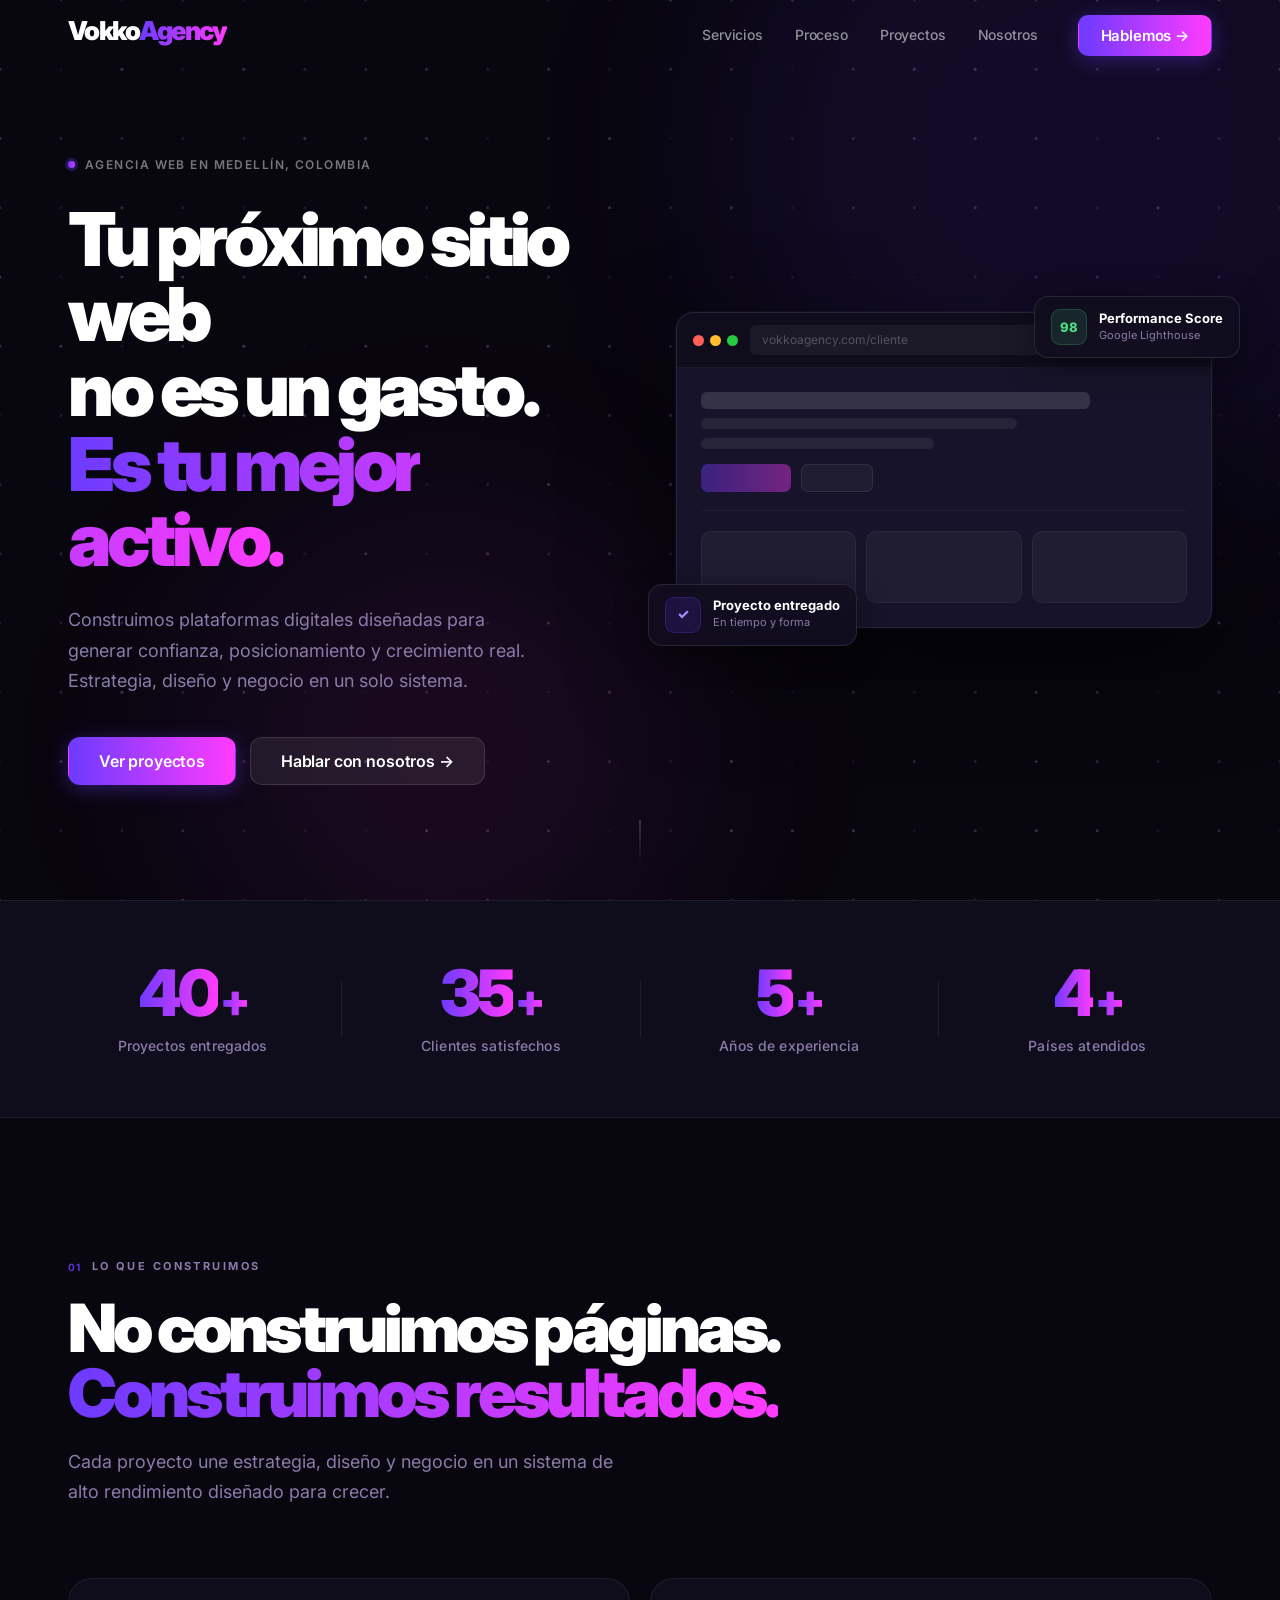
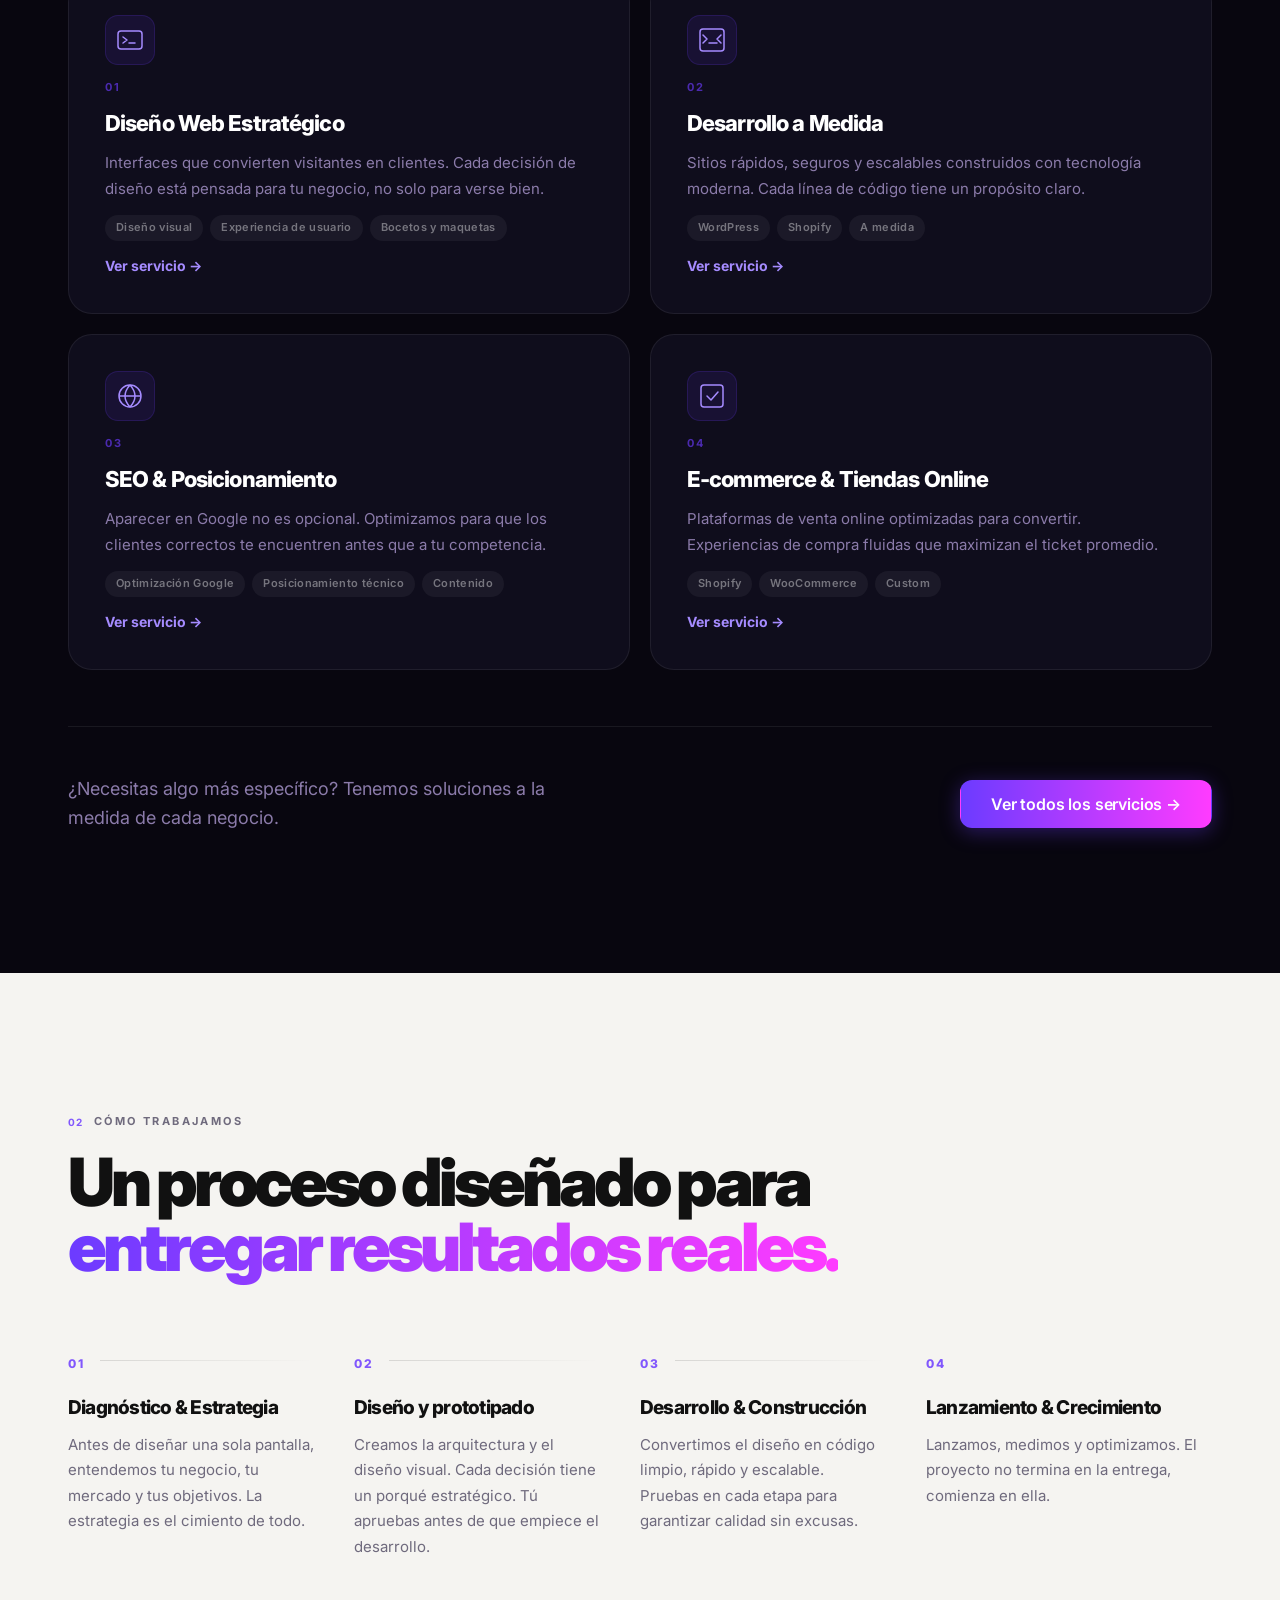
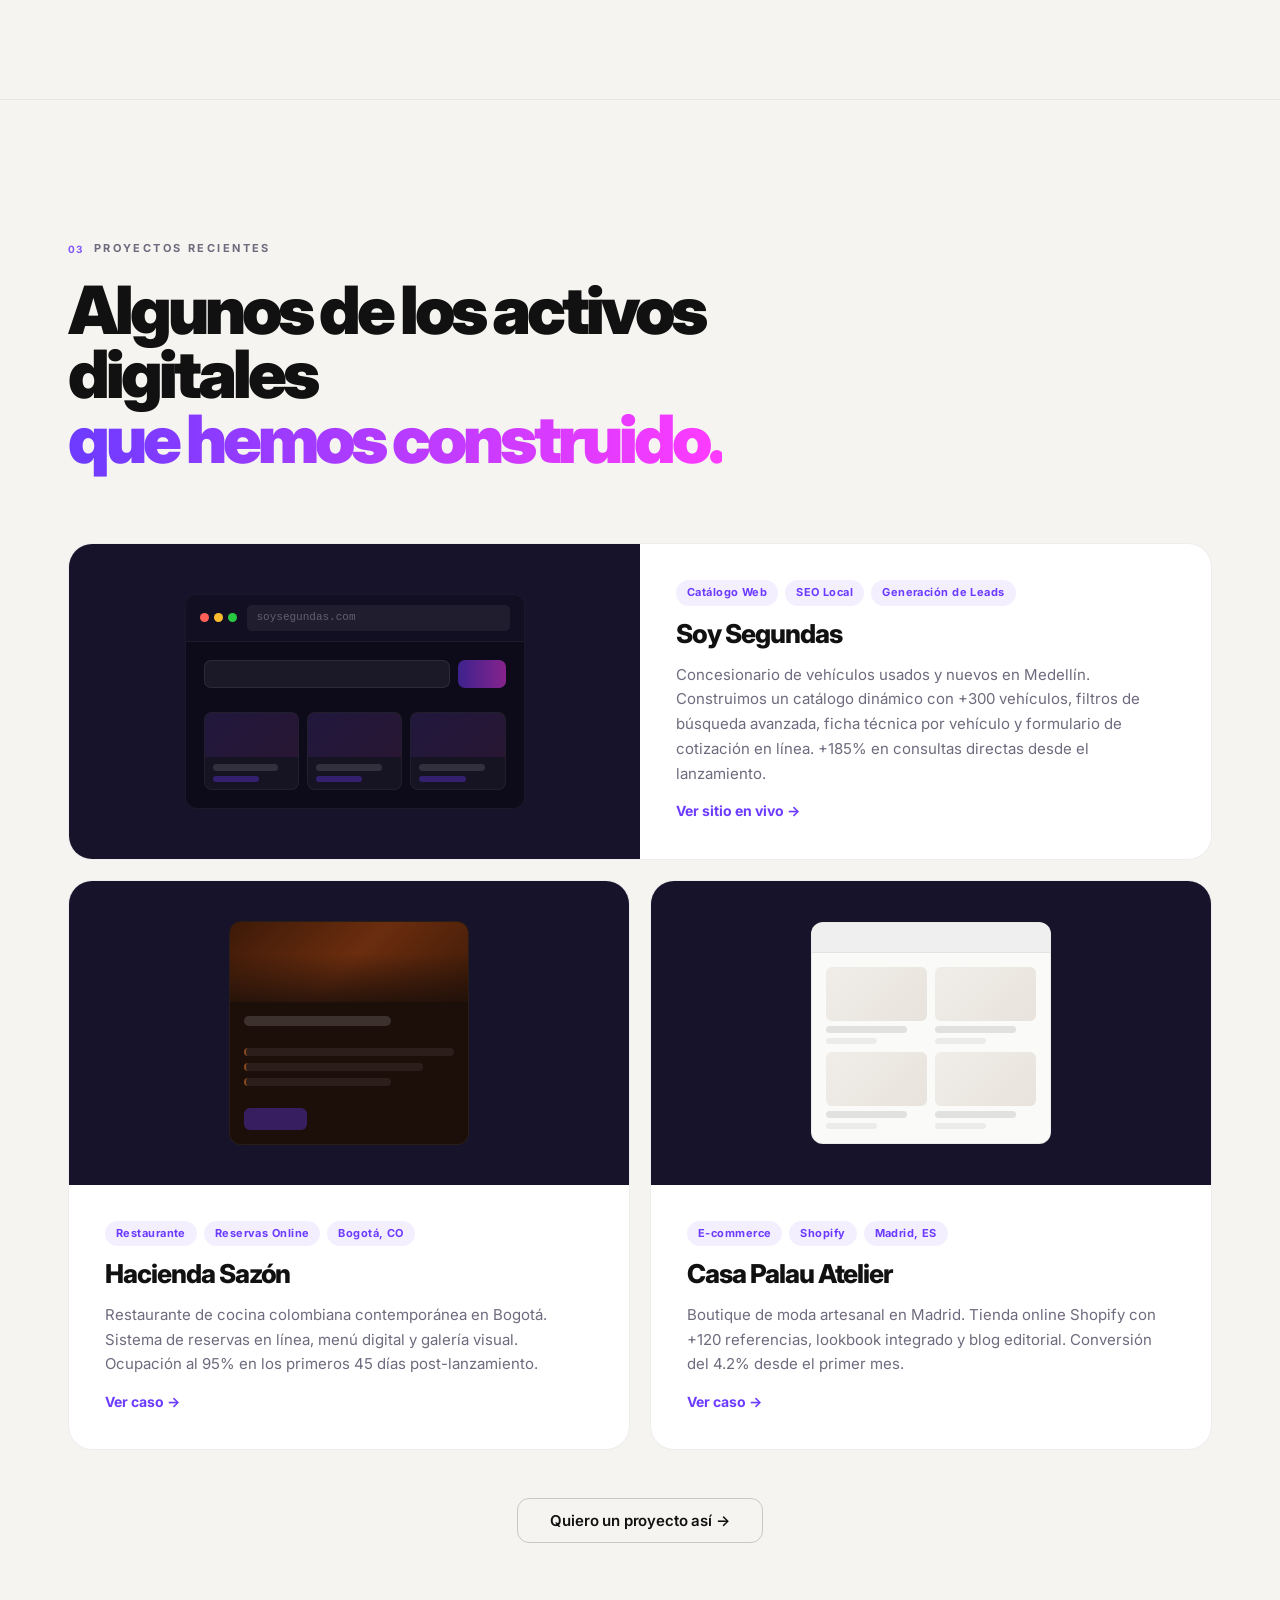
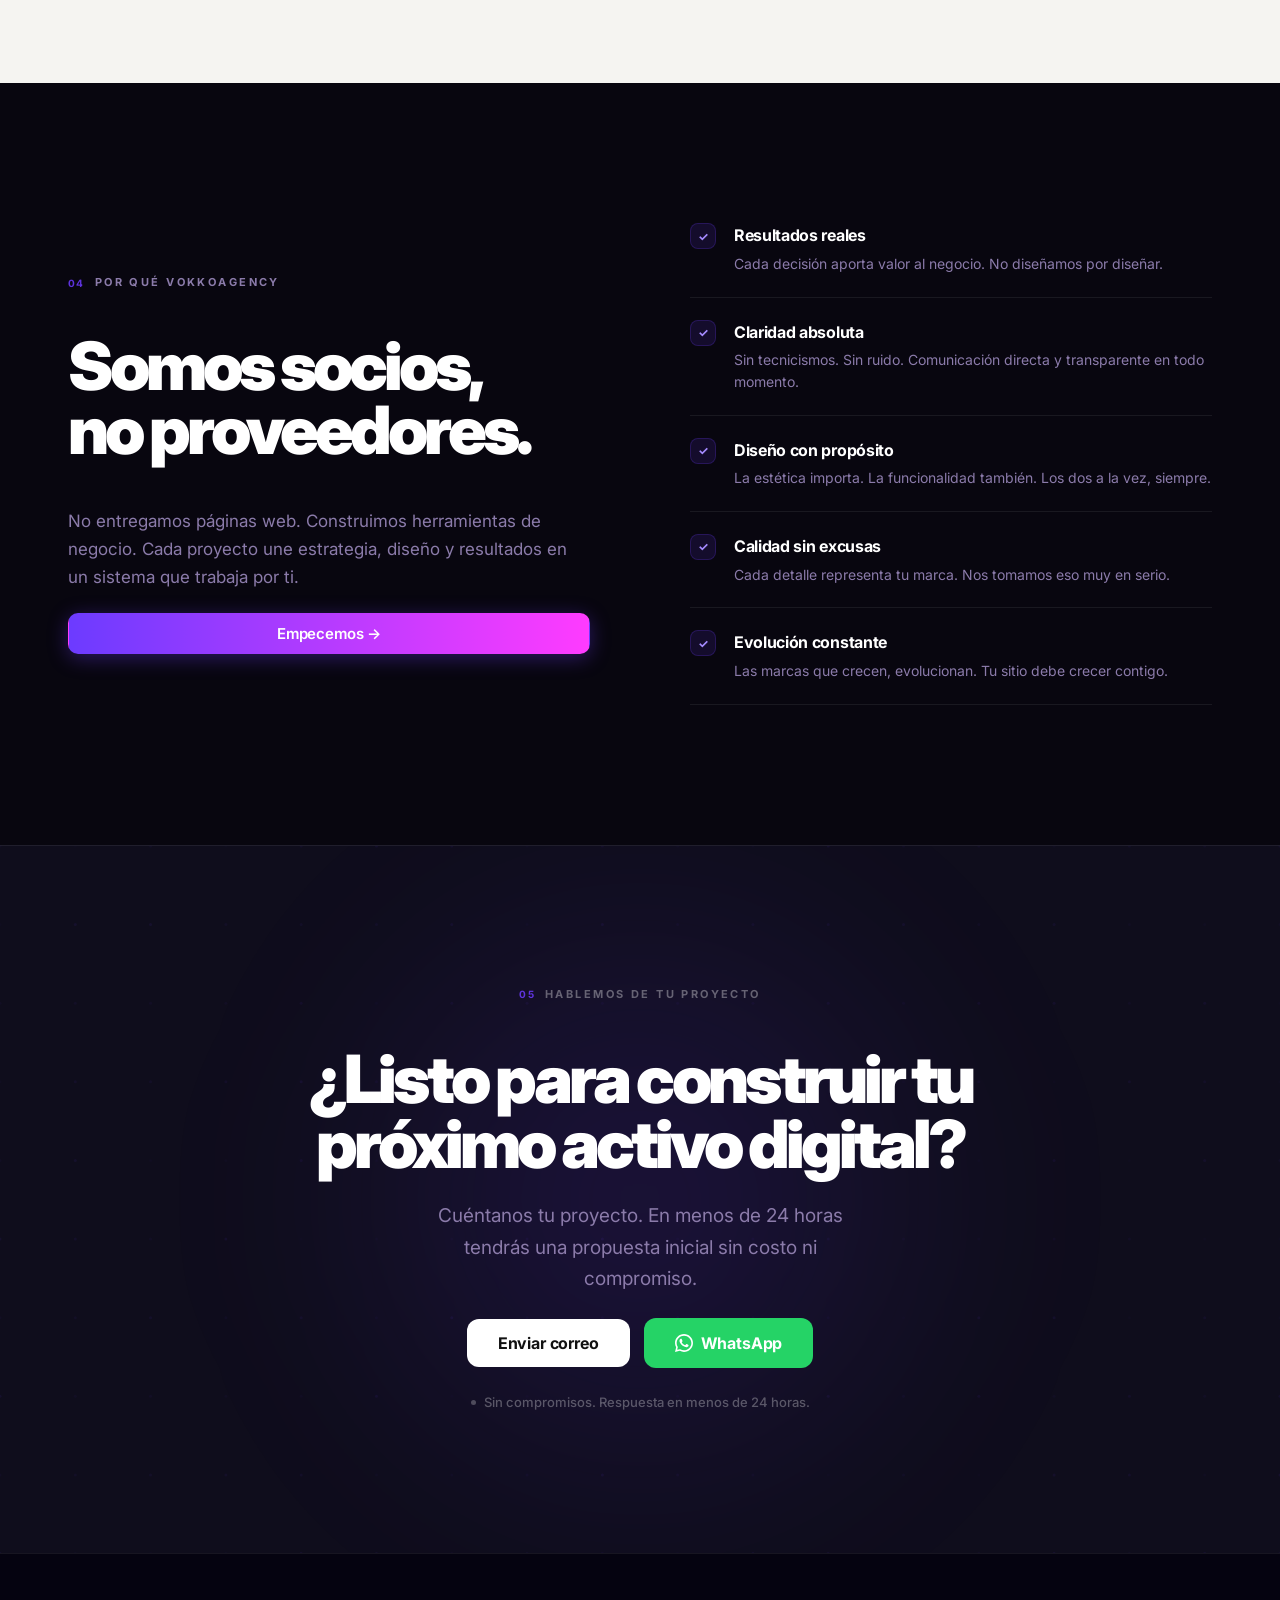
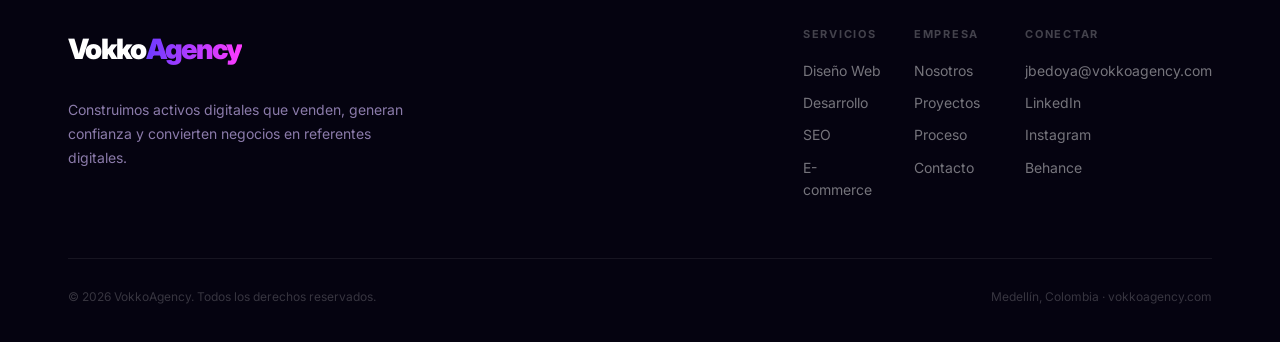
==== index.html @ a023297c "Quita guiones largos y tecnicismos en index y servicios - Reemplaza todos los guiones em dash (—) co" ====
<!DOCTYPE html>
<html lang="es">
<head>
  <meta charset="UTF-8" />
  <meta name="viewport" content="width=device-width, initial-scale=1.0" />

  <!-- SEO Primary -->
  <title>VokkoAgency | Diseño y Desarrollo Web en Medellín, Colombia</title>
  <meta name="description" content="VokkoAgency: Diseñamos y construimos sitios web que venden, generan confianza y convierten negocios en referentes digitales. Agencia web líder en Medellín, Colombia y Latinoamérica." />
  <meta name="keywords" content="agencia web medellín, diseño web colombia, desarrollo web profesional, sitios web que convierten, agencia digital colombia, SEO medellín, e-commerce colombia" />
  <meta name="author" content="VokkoAgency" />
  <meta name="robots" content="index, follow" />
  <link rel="canonical" href="https://vokkoagency.com/" />

  <!-- Open Graph -->
  <meta property="og:type" content="website" />
  <meta property="og:url" content="https://vokkoagency.com/" />
  <meta property="og:title" content="VokkoAgency | Diseño y Desarrollo Web en Colombia" />
  <meta property="og:description" content="Construimos plataformas digitales que generan confianza, posicionamiento y crecimiento. Estrategia, diseño y negocio en un solo sistema." />
  <meta property="og:image" content="https://vokkoagency.com/assets/og-image.jpg" />
  <meta property="og:locale" content="es_CO" />
  <meta property="og:site_name" content="VokkoAgency" />

  <!-- Twitter Card -->
  <meta name="twitter:card" content="summary_large_image" />
  <meta name="twitter:title" content="VokkoAgency | Diseño y Desarrollo Web" />
  <meta name="twitter:description" content="Construimos plataformas digitales que generan confianza, posicionamiento y crecimiento." />
  <meta name="twitter:image" content="https://vokkoagency.com/assets/og-image.jpg" />

  <!-- Fonts -->
  <link rel="preconnect" href="https://fonts.googleapis.com" />
  <link rel="preconnect" href="https://fonts.gstatic.com" crossorigin />
  <link href="https://fonts.googleapis.com/css2?family=Inter:wght@300;400;500;600;700;900&display=swap" rel="stylesheet" />

  <!-- Schema.org Structured Data -->
  <script type="application/ld+json">
  {
    "@context": "https://schema.org",
    "@type": "ProfessionalService",
    "name": "VokkoAgency",
    "description": "Agencia de diseño y desarrollo web en Medellín, Colombia. Construimos sitios web que venden, generan confianza y convierten negocios en referentes digitales.",
    "url": "https://vokkoagency.com",
    "email": "jbedoya@vokkoagency.com",
    "areaServed": ["Colombia", "Latinoamérica"],
    "address": {
      "@type": "PostalAddress",
      "addressLocality": "Medellín",
      "addressRegion": "Antioquia",
      "addressCountry": "CO"
    },
    "knowsAbout": ["Diseño Web", "Desarrollo Web", "SEO", "UX/UI", "E-commerce"],
    "serviceType": ["Web Design", "Web Development", "SEO", "E-commerce", "UX/UI Design"],
    "sameAs": [
      "https://www.instagram.com/vokkoagency",
      "https://www.linkedin.com/company/vokkoagency"
    ]
  }
  </script>

  <link rel="stylesheet" href="css/style.css" />
</head>
<body>

  <!-- ====================================================
       NAVIGATION
  ===================================================== -->
  <header class="nav" id="nav" role="banner">
    <div class="nav-inner">
      <a href="/" class="nav-logo" aria-label="VokkoAgency — Inicio">
        <span class="logo-vokko">Vokko</span><span class="logo-agency">Agency</span>
      </a>

      <nav class="nav-links" aria-label="Navegación principal">
        <a href="servicios.html">Servicios</a>
        <a href="#proceso">Proceso</a>
        <a href="#proyectos">Proyectos</a>
        <a href="#nosotros">Nosotros</a>
      </nav>

      <div class="nav-actions">
        <a href="contacto.html" class="btn btn-primary">Hablemos →</a>
      </div>

      <button class="nav-hamburger" id="hamburger" aria-label="Abrir menú" aria-expanded="false">
        <span></span>
        <span></span>
        <span></span>
      </button>
    </div>

    <div class="nav-mobile" id="mobileMenu" role="navigation" aria-label="Menú móvil">
      <a href="servicios.html">Servicios</a>
      <a href="#proceso">Proceso</a>
      <a href="#proyectos">Proyectos</a>
      <a href="#nosotros">Nosotros</a>
      <a href="contacto.html" class="btn btn-primary mobile-cta">Hablemos →</a>
    </div>
  </header>

  <!-- ====================================================
       HERO
  ===================================================== -->
  <main>
    <section class="hero" id="inicio" aria-labelledby="hero-heading">
      <div class="hero-bg">
        <div class="hero-dots" id="heroDots" aria-hidden="true"></div>
        <div class="hero-glow hero-glow-1" aria-hidden="true"></div>
        <div class="hero-glow hero-glow-2" aria-hidden="true"></div>
      </div>

      <div class="container">
        <div class="hero-content">
          <div class="hero-eyebrow reveal">
            <span class="dot-pulse" aria-hidden="true"></span>
            Agencia Web en Medellín, Colombia
          </div>

          <h1 class="hero-title reveal" id="hero-heading">
            Tu próximo sitio web<br>
            no es un gasto.<br>
            <span class="text-gradient">Es tu mejor activo.</span>
          </h1>

          <p class="hero-description reveal">
            Construimos plataformas digitales diseñadas para generar confianza, posicionamiento y crecimiento real. Estrategia, diseño y negocio en un solo sistema.
          </p>

          <div class="hero-ctas reveal">
            <a href="#proyectos" class="btn btn-primary btn-lg">Ver proyectos</a>
            <a href="#contacto" class="btn btn-ghost btn-lg">Hablar con nosotros →</a>
          </div>
        </div>

        <div class="hero-visual reveal" aria-hidden="true">
          <div class="browser-mockup">
            <div class="browser-bar">
              <div class="browser-dots">
                <span></span><span></span><span></span>
              </div>
              <div class="browser-url">vokkoagency.com/cliente</div>
            </div>
            <div class="browser-content">
              <div class="mock-hero-block">
                <div class="mock-line mock-line-title"></div>
                <div class="mock-line mock-line-sub"></div>
                <div class="mock-line mock-line-sub short"></div>
                <div class="mock-cta-row">
                  <div class="mock-btn mock-btn-primary"></div>
                  <div class="mock-btn mock-btn-ghost"></div>
                </div>
              </div>
              <div class="mock-cards">
                <div class="mock-card"></div>
                <div class="mock-card"></div>
                <div class="mock-card"></div>
              </div>
            </div>
          </div>

          <div class="float-badge float-badge-1">
            <span class="badge-icon badge-icon-check">✓</span>
            <div>
              <div class="badge-label">Proyecto entregado</div>
              <div class="badge-sub">En tiempo y forma</div>
            </div>
          </div>

          <div class="float-badge float-badge-2">
            <span class="badge-icon badge-icon-score">98</span>
            <div>
              <div class="badge-label">Performance Score</div>
              <div class="badge-sub">Google Lighthouse</div>
            </div>
          </div>
        </div>
      </div>

      <div class="hero-scroll-hint" aria-hidden="true">
        <div class="scroll-line"></div>
      </div>
    </section>

    <!-- ====================================================
         STATS BAR
    ===================================================== -->
    <section class="stats-bar" aria-label="Cifras clave">
      <div class="container">
        <div class="stats-grid">

          <div class="stat-item reveal">
            <div class="stat-value">
              <span class="stat-number" data-target="40">0</span><span class="stat-suffix">+</span>
            </div>
            <div class="stat-label">Proyectos entregados</div>
          </div>

          <div class="stat-divider" aria-hidden="true"></div>

          <div class="stat-item reveal">
            <div class="stat-value">
              <span class="stat-number" data-target="35">0</span><span class="stat-suffix">+</span>
            </div>
            <div class="stat-label">Clientes satisfechos</div>
          </div>

          <div class="stat-divider" aria-hidden="true"></div>

          <div class="stat-item reveal">
            <div class="stat-value">
              <span class="stat-number" data-target="5">0</span><span class="stat-suffix">+</span>
            </div>
            <div class="stat-label">Años de experiencia</div>
          </div>

          <div class="stat-divider" aria-hidden="true"></div>

          <div class="stat-item reveal">
            <div class="stat-value">
              <span class="stat-number" data-target="4">0</span><span class="stat-suffix">+</span>
            </div>
            <div class="stat-label">Países atendidos</div>
          </div>

        </div>
      </div>
    </section>

    <!-- ====================================================
         SERVICES
    ===================================================== -->
    <section class="services" id="servicios" aria-labelledby="services-heading">
      <div class="container">
        <div class="section-header reveal">
          <div class="section-eyebrow">
            <span class="eyebrow-number" aria-hidden="true">01</span>
            Lo que construimos
          </div>
          <h2 class="section-title" id="services-heading">
            No construimos páginas.<br>
            <span class="text-gradient">Construimos resultados.</span>
          </h2>
          <p class="section-description">
            Cada proyecto une estrategia, diseño y negocio en un sistema de alto rendimiento diseñado para crecer.
          </p>
        </div>

        <div class="services-grid" role="list">

          <article class="service-card reveal" role="listitem" data-delay="0">
            <div class="service-icon" aria-hidden="true">
              <svg width="28" height="28" viewBox="0 0 28 28" fill="none" xmlns="http://www.w3.org/2000/svg">
                <rect x="2" y="5" width="24" height="18" rx="3" stroke="currentColor" stroke-width="1.5"/>
                <path d="M7 11L11 14L7 17M13 17H19" stroke="currentColor" stroke-width="1.5" stroke-linecap="round" stroke-linejoin="round"/>
              </svg>
            </div>
            <span class="service-number" aria-hidden="true">01</span>
            <h3 class="service-title">Diseño Web Estratégico</h3>
            <p class="service-description">Interfaces que convierten visitantes en clientes. Cada decisión de diseño está pensada para tu negocio, no solo para verse bien.</p>
            <div class="service-tags" aria-label="Especialidades">
              <span>Diseño visual</span>
              <span>Experiencia de usuario</span>
              <span>Bocetos y maquetas</span>
            </div>
            <a href="servicios.html" class="service-link">Ver servicio →</a>
          </article>

          <article class="service-card reveal" role="listitem" data-delay="1">
            <div class="service-icon" aria-hidden="true">
              <svg width="28" height="28" viewBox="0 0 28 28" fill="none" xmlns="http://www.w3.org/2000/svg">
                <path d="M5 9L9 13L5 17M11 17H19M23 9L19 13L23 17" stroke="currentColor" stroke-width="1.5" stroke-linecap="round" stroke-linejoin="round"/>
                <rect x="2" y="3" width="24" height="22" rx="3" stroke="currentColor" stroke-width="1.5"/>
              </svg>
            </div>
            <span class="service-number" aria-hidden="true">02</span>
            <h3 class="service-title">Desarrollo a Medida</h3>
            <p class="service-description">Sitios rápidos, seguros y escalables construidos con tecnología moderna. Cada línea de código tiene un propósito claro.</p>
            <div class="service-tags" aria-label="Plataformas">
              <span>WordPress</span>
              <span>Shopify</span>
              <span>A medida</span>
            </div>
            <a href="servicios.html" class="service-link">Ver servicio →</a>
          </article>

          <article class="service-card reveal" role="listitem" data-delay="2">
            <div class="service-icon" aria-hidden="true">
              <svg width="28" height="28" viewBox="0 0 28 28" fill="none" xmlns="http://www.w3.org/2000/svg">
                <circle cx="14" cy="14" r="11" stroke="currentColor" stroke-width="1.5"/>
                <path d="M14 3C14 3 9 8.5 9 14C9 19.5 14 25 14 25" stroke="currentColor" stroke-width="1.5"/>
                <path d="M14 3C14 3 19 8.5 19 14C19 19.5 14 25 14 25" stroke="currentColor" stroke-width="1.5"/>
                <path d="M3 14H25" stroke="currentColor" stroke-width="1.5"/>
              </svg>
            </div>
            <span class="service-number" aria-hidden="true">03</span>
            <h3 class="service-title">SEO & Posicionamiento</h3>
            <p class="service-description">Aparecer en Google no es opcional. Optimizamos para que los clientes correctos te encuentren antes que a tu competencia.</p>
            <div class="service-tags" aria-label="Especialidades">
              <span>Optimización Google</span>
              <span>Posicionamiento técnico</span>
              <span>Contenido</span>
            </div>
            <a href="servicios.html" class="service-link">Ver servicio →</a>
          </article>

          <article class="service-card reveal" role="listitem" data-delay="3">
            <div class="service-icon" aria-hidden="true">
              <svg width="28" height="28" viewBox="0 0 28 28" fill="none" xmlns="http://www.w3.org/2000/svg">
                <rect x="3" y="3" width="22" height="22" rx="3" stroke="currentColor" stroke-width="1.5"/>
                <path d="M9 14L13 18L20 10" stroke="currentColor" stroke-width="1.5" stroke-linecap="round" stroke-linejoin="round"/>
              </svg>
            </div>
            <span class="service-number" aria-hidden="true">04</span>
            <h3 class="service-title">E-commerce & Tiendas Online</h3>
            <p class="service-description">Plataformas de venta online optimizadas para convertir. Experiencias de compra fluidas que maximizan el ticket promedio.</p>
            <div class="service-tags" aria-label="Plataformas">
              <span>Shopify</span>
              <span>WooCommerce</span>
              <span>Custom</span>
            </div>
            <a href="servicios.html" class="service-link">Ver servicio →</a>
          </article>

        </div>

        <div class="services-footer reveal">
          <p class="services-footer-text">¿Necesitas algo más específico? Tenemos soluciones a la medida de cada negocio.</p>
          <a href="servicios.html" class="btn btn-primary btn-lg">Ver todos los servicios →</a>
        </div>

      </div>
    </section>

    <!-- ====================================================
         PROCESS
    ===================================================== -->
    <section class="process" id="proceso" aria-labelledby="process-heading">
      <div class="container">
        <div class="section-header reveal">
          <div class="section-eyebrow">
            <span class="eyebrow-number" aria-hidden="true">02</span>
            Cómo trabajamos
          </div>
          <h2 class="section-title" id="process-heading">
            Un proceso diseñado para<br>
            <span class="text-gradient">entregar resultados reales.</span>
          </h2>
        </div>

        <ol class="process-steps" aria-label="Pasos del proceso">

          <li class="process-step reveal">
            <div class="step-header">
              <div class="step-number" aria-label="Paso 1">01</div>
              <div class="step-connector" aria-hidden="true"></div>
            </div>
            <div class="step-content">
              <h3 class="step-title">Diagnóstico & Estrategia</h3>
              <p class="step-description">Antes de diseñar una sola pantalla, entendemos tu negocio, tu mercado y tus objetivos. La estrategia es el cimiento de todo.</p>
            </div>
          </li>

          <li class="process-step reveal">
            <div class="step-header">
              <div class="step-number" aria-label="Paso 2">02</div>
              <div class="step-connector" aria-hidden="true"></div>
            </div>
            <div class="step-content">
              <h3 class="step-title">Diseño y prototipado</h3>
              <p class="step-description">Creamos la arquitectura y el diseño visual. Cada decisión tiene un porqué estratégico. Tú apruebas antes de que empiece el desarrollo.</p>
            </div>
          </li>

          <li class="process-step reveal">
            <div class="step-header">
              <div class="step-number" aria-label="Paso 3">03</div>
              <div class="step-connector" aria-hidden="true"></div>
            </div>
            <div class="step-content">
              <h3 class="step-title">Desarrollo & Construcción</h3>
              <p class="step-description">Convertimos el diseño en código limpio, rápido y escalable. Pruebas en cada etapa para garantizar calidad sin excusas.</p>
            </div>
          </li>

          <li class="process-step reveal">
            <div class="step-header">
              <div class="step-number" aria-label="Paso 4">04</div>
            </div>
            <div class="step-content">
              <h3 class="step-title">Lanzamiento & Crecimiento</h3>
              <p class="step-description">Lanzamos, medimos y optimizamos. El proyecto no termina en la entrega, comienza en ella.</p>
            </div>
          </li>

        </ol>
      </div>
    </section>

    <!-- ====================================================
         PROJECTS
    ===================================================== -->
    <section class="projects" id="proyectos" aria-labelledby="projects-heading">
      <div class="container">
        <div class="section-header reveal">
          <div class="section-eyebrow">
            <span class="eyebrow-number" aria-hidden="true">03</span>
            Proyectos recientes
          </div>
          <h2 class="section-title" id="projects-heading">
            Algunos de los activos digitales<br>
            <span class="text-gradient">que hemos construido.</span>
          </h2>
        </div>

        <div class="projects-grid">

          <!-- Proyecto 1: Soy Segundas (REAL) -->
          <article class="project-card project-featured reveal">
            <div class="project-visual" aria-hidden="true">
              <div class="project-mockup pm-segundas">
                <div class="pm-bar">
                  <div class="pm-bar-dots"><span></span><span></span><span></span></div>
                  <div class="pm-bar-url">soysegundas.com</div>
                </div>
                <div class="pm-body">
                  <div class="pm-search-row">
                    <div class="pm-search-box"></div>
                    <div class="pm-search-btn"></div>
                  </div>
                  <div class="pm-vehicle-grid">
                    <div class="pm-vehicle-card">
                      <div class="pm-vehicle-img"></div>
                      <div class="pm-vehicle-info">
                        <div class="pm-block pm-v-title"></div>
                        <div class="pm-block pm-v-price"></div>
                      </div>
                    </div>
                    <div class="pm-vehicle-card">
                      <div class="pm-vehicle-img"></div>
                      <div class="pm-vehicle-info">
                        <div class="pm-block pm-v-title"></div>
                        <div class="pm-block pm-v-price"></div>
                      </div>
                    </div>
                    <div class="pm-vehicle-card">
                      <div class="pm-vehicle-img"></div>
                      <div class="pm-vehicle-info">
                        <div class="pm-block pm-v-title"></div>
                        <div class="pm-block pm-v-price"></div>
                      </div>
                    </div>
                  </div>
                </div>
              </div>
            </div>
            <div class="project-info">
              <div class="project-tags">
                <span>Catálogo Web</span>
                <span>SEO Local</span>
                <span>Generación de Leads</span>
              </div>
              <h3 class="project-title">Soy Segundas</h3>
              <p class="project-desc">Concesionario de vehículos usados y nuevos en Medellín. Construimos un catálogo dinámico con +300 vehículos, filtros de búsqueda avanzada, ficha técnica por vehículo y formulario de cotización en línea. +185% en consultas directas desde el lanzamiento.</p>
              <a href="https://soysegundas.com/" target="_blank" rel="noopener noreferrer" class="project-link">Ver sitio en vivo →</a>
            </div>
          </article>

          <!-- Proyecto 2: Hacienda Sazón (ejemplo de trabajo) -->
          <article class="project-card reveal">
            <div class="project-visual" aria-hidden="true">
              <div class="project-mockup pm-sazon">
                <div class="pm-hero-img"></div>
                <div class="pm-body">
                  <div class="pm-block pm-title"></div>
                  <div class="pm-menu-row">
                    <div class="pm-menu-item"></div>
                    <div class="pm-menu-item"></div>
                    <div class="pm-menu-item"></div>
                  </div>
                  <div class="pm-block pm-cta-sm"></div>
                </div>
              </div>
            </div>
            <div class="project-info">
              <div class="project-tags">
                <span>Restaurante</span>
                <span>Reservas Online</span>
                <span>Bogotá, CO</span>
              </div>
              <h3 class="project-title">Hacienda Sazón</h3>
              <p class="project-desc">Restaurante de cocina colombiana contemporánea en Bogotá. Sistema de reservas en línea, menú digital y galería visual. Ocupación al 95% en los primeros 45 días post-lanzamiento.</p>
              <a href="#contacto" class="project-link">Ver caso →</a>
            </div>
          </article>

          <!-- Proyecto 3: Casa Palau Atelier (ejemplo de trabajo) -->
          <article class="project-card reveal">
            <div class="project-visual" aria-hidden="true">
              <div class="project-mockup pm-palau">
                <div class="pm-bar pm-bar-light"></div>
                <div class="pm-body">
                  <div class="pm-product-grid">
                    <div class="pm-product-card">
                      <div class="pm-product-img"></div>
                      <div class="pm-block pm-p-name"></div>
                      <div class="pm-block pm-p-price"></div>
                    </div>
                    <div class="pm-product-card">
                      <div class="pm-product-img"></div>
                      <div class="pm-block pm-p-name"></div>
                      <div class="pm-block pm-p-price"></div>
                    </div>
                    <div class="pm-product-card">
                      <div class="pm-product-img"></div>
                      <div class="pm-block pm-p-name"></div>
                      <div class="pm-block pm-p-price"></div>
                    </div>
                    <div class="pm-product-card">
                      <div class="pm-product-img"></div>
                      <div class="pm-block pm-p-name"></div>
                      <div class="pm-block pm-p-price"></div>
                    </div>
                  </div>
                </div>
              </div>
            </div>
            <div class="project-info">
              <div class="project-tags">
                <span>E-commerce</span>
                <span>Shopify</span>
                <span>Madrid, ES</span>
              </div>
              <h3 class="project-title">Casa Palau Atelier</h3>
              <p class="project-desc">Boutique de moda artesanal en Madrid. Tienda online Shopify con +120 referencias, lookbook integrado y blog editorial. Conversión del 4.2% desde el primer mes.</p>
              <a href="#contacto" class="project-link">Ver caso →</a>
            </div>
          </article>

        </div>

        <div class="projects-cta reveal">
          <a href="contacto.html" class="btn btn-outline">Quiero un proyecto así →</a>
        </div>
      </div>
    </section>

    <!-- ====================================================
         WHY VOKKO
    ===================================================== -->
    <section class="why-vokko" id="nosotros" aria-labelledby="why-heading">
      <div class="container">
        <div class="why-grid">

          <div class="why-left reveal">
            <div class="section-eyebrow">
              <span class="eyebrow-number" aria-hidden="true">04</span>
              Por qué VokkoAgency
            </div>
            <h2 class="section-title" id="why-heading">
              Somos socios,<br>
              no proveedores.
            </h2>
            <p class="section-description">
              No entregamos páginas web. Construimos herramientas de negocio. Cada proyecto une estrategia, diseño y resultados en un sistema que trabaja por ti.
            </p>
            <a href="contacto.html" class="btn btn-primary">Empecemos →</a>
          </div>

          <div class="why-right">
            <ul class="values-list" aria-label="Nuestros valores">

              <li class="value-item reveal">
                <div class="value-check" aria-hidden="true">✓</div>
                <div>
                  <div class="value-name">Resultados reales</div>
                  <div class="value-desc">Cada decisión aporta valor al negocio. No diseñamos por diseñar.</div>
                </div>
              </li>

              <li class="value-item reveal">
                <div class="value-check" aria-hidden="true">✓</div>
                <div>
                  <div class="value-name">Claridad absoluta</div>
                  <div class="value-desc">Sin tecnicismos. Sin ruido. Comunicación directa y transparente en todo momento.</div>
                </div>
              </li>

              <li class="value-item reveal">
                <div class="value-check" aria-hidden="true">✓</div>
                <div>
                  <div class="value-name">Diseño con propósito</div>
                  <div class="value-desc">La estética importa. La funcionalidad también. Los dos a la vez, siempre.</div>
                </div>
              </li>

              <li class="value-item reveal">
                <div class="value-check" aria-hidden="true">✓</div>
                <div>
                  <div class="value-name">Calidad sin excusas</div>
                  <div class="value-desc">Cada detalle representa tu marca. Nos tomamos eso muy en serio.</div>
                </div>
              </li>

              <li class="value-item reveal">
                <div class="value-check" aria-hidden="true">✓</div>
                <div>
                  <div class="value-name">Evolución constante</div>
                  <div class="value-desc">Las marcas que crecen, evolucionan. Tu sitio debe crecer contigo.</div>
                </div>
              </li>

            </ul>
          </div>

        </div>
      </div>
    </section>

    <!-- ====================================================
         CTA SECTION
    ===================================================== -->
    <section class="cta-section" id="contacto" aria-labelledby="cta-heading">
      <div class="cta-bg" aria-hidden="true">
        <div class="cta-glow"></div>
        <div class="cta-dots" id="ctaDots"></div>
      </div>
      <div class="container">
        <div class="cta-content reveal">
          <div class="section-eyebrow eyebrow-muted">
            <span class="eyebrow-number" aria-hidden="true">05</span>
            Hablemos de tu proyecto
          </div>
          <h2 class="cta-title" id="cta-heading">
            ¿Listo para construir tu<br>
            próximo activo digital?
          </h2>
          <p class="cta-description">
            Cuéntanos tu proyecto. En menos de 24 horas tendrás una propuesta inicial sin costo ni compromiso.
          </p>
          <div class="cta-actions">
            <a href="mailto:jbedoya@vokkoagency.com" class="btn btn-white btn-lg">Enviar correo</a>
            <a href="https://wa.me/573013296309" class="btn btn-whatsapp btn-lg" target="_blank" rel="noopener noreferrer">
              <svg width="18" height="18" viewBox="0 0 24 24" fill="currentColor" aria-hidden="true"><path d="M17.472 14.382c-.297-.149-1.758-.867-2.03-.967-.273-.099-.471-.148-.67.15-.197.297-.767.966-.94 1.164-.173.199-.347.223-.644.075-.297-.15-1.255-.463-2.39-1.475-.883-.788-1.48-1.761-1.653-2.059-.173-.297-.018-.458.13-.606.134-.133.298-.347.446-.52.149-.174.198-.298.298-.497.099-.198.05-.371-.025-.52-.075-.149-.669-1.612-.916-2.207-.242-.579-.487-.5-.669-.51-.173-.008-.371-.01-.57-.01-.198 0-.52.074-.792.372-.272.297-1.04 1.016-1.04 2.479 0 1.462 1.065 2.875 1.213 3.074.149.198 2.096 3.2 5.077 4.487.709.306 1.262.489 1.694.625.712.227 1.36.195 1.871.118.571-.085 1.758-.719 2.006-1.413.248-.694.248-1.289.173-1.413-.074-.124-.272-.198-.57-.347z"/><path d="M12.005 0C5.376 0 0 5.372 0 11.997c0 2.117.554 4.104 1.523 5.828L.057 23.925l6.256-1.439A11.938 11.938 0 0012.005 24C18.63 24 24 18.625 24 11.997 24 5.372 18.63 0 12.005 0zm0 21.818a9.814 9.814 0 01-5.003-1.368l-.358-.213-3.714.854.882-3.617-.235-.372A9.79 9.79 0 012.19 11.997c0-5.42 4.399-9.82 9.815-9.82 5.418 0 9.818 4.4 9.818 9.82 0 5.417-4.4 9.821-9.818 9.821z"/></svg>
              WhatsApp
            </a>
          </div>
          <p class="cta-note">
            <span class="dot-dot" aria-hidden="true"></span>
            Sin compromisos. Respuesta en menos de 24 horas.
          </p>
        </div>
      </div>
    </section>

  </main>

  <!-- ====================================================
       FOOTER
  ===================================================== -->
  <footer class="footer" role="contentinfo">
    <div class="container">
      <div class="footer-top">

        <div class="footer-brand">
          <a href="/" class="nav-logo footer-logo" aria-label="VokkoAgency">
            <span class="logo-vokko">Vokko</span><span class="logo-agency">Agency</span>
          </a>
          <p class="footer-tagline">
            Construimos activos digitales que venden, generan confianza y convierten negocios en referentes digitales.
          </p>
        </div>

        <nav class="footer-links" aria-label="Links del pie de página">
          <div class="footer-col">
            <div class="footer-col-title">Servicios</div>
            <a href="servicios.html">Diseño Web</a>
            <a href="servicios.html">Desarrollo</a>
            <a href="servicios.html">SEO</a>
            <a href="servicios.html">E-commerce</a>
          </div>
          <div class="footer-col">
            <div class="footer-col-title">Empresa</div>
            <a href="#nosotros">Nosotros</a>
            <a href="#proyectos">Proyectos</a>
            <a href="#proceso">Proceso</a>
            <a href="contacto.html">Contacto</a>
          </div>
          <div class="footer-col">
            <div class="footer-col-title">Conectar</div>
            <a href="mailto:jbedoya@vokkoagency.com">jbedoya@vokkoagency.com</a>
            <a href="#" rel="noopener noreferrer">LinkedIn</a>
            <a href="#" rel="noopener noreferrer">Instagram</a>
            <a href="#" rel="noopener noreferrer">Behance</a>
          </div>
        </nav>

      </div>

      <div class="footer-bottom">
        <p class="footer-legal">© 2026 VokkoAgency. Todos los derechos reservados.</p>
        <p class="footer-location">Medellín, Colombia · vokkoagency.com</p>
      </div>
    </div>
  </footer>

  <script src="js/main.js"></script>
</body>
</html>
---- css/style.css ----
/* =====================================================
   VOKKOAGENCY — style.css
   Modern Agency Website · 2026
   ===================================================== */

/* Reset */
*, *::before, *::after {
  margin: 0;
  padding: 0;
  box-sizing: border-box;
}

/* Design Tokens */
:root {
  --c-bg:        #08060F;
  --c-surface:   #0F0D1C;
  --c-surface-2: #17132A;
  --c-border:    rgba(255,255,255,0.07);
  --c-white:     #FFFFFF;
  --c-muted:     #8B7BAA;
  --c-light-bg:  #F5F4F1;
  --c-light-text:#111111;
  --c-light-sub: #6F6A7D;
  --c-purple:    #6C3BFF;
  --c-pink:      #FF3BFF;

  --gradient:    linear-gradient(90deg, #6C3BFF 0%, #FF3BFF 100%);

  --font: 'Inter', -apple-system, BlinkMacSystemFont, sans-serif;

  --pad-section: 140px;
  --pad-x:       48px;
  --max-w:       1240px;

  --ease-out: cubic-bezier(0.22, 1, 0.36, 1);
  --ease-in:  cubic-bezier(0.55, 0, 1, 0.45);
}

/* Base */
html {
  scroll-behavior: smooth;
}

body {
  font-family: var(--font);
  background: var(--c-bg);
  color: var(--c-white);
  -webkit-font-smoothing: antialiased;
  -moz-osx-font-smoothing: grayscale;
  overflow-x: hidden;
  line-height: 1.6;
}

a { text-decoration: none; color: inherit; }
img { max-width: 100%; height: auto; display: block; }
ul, ol { list-style: none; }

/* =====================================================
   UTILITIES
   ===================================================== */

.container {
  width: 100%;
  max-width: var(--max-w);
  margin: 0 auto;
  padding: 0 var(--pad-x);
}

.text-gradient {
  background: var(--gradient);
  -webkit-background-clip: text;
  -webkit-text-fill-color: transparent;
  background-clip: text;
}

/* Scroll-reveal base state */
.reveal {
  opacity: 0;
  transform: translateY(28px);
  transition: opacity 0.75s var(--ease-out), transform 0.75s var(--ease-out);
}

.reveal.visible {
  opacity: 1;
  transform: translateY(0);
}

/* Staggered delays via data-delay attribute (set in JS) */
.reveal[data-delay="1"] { transition-delay: 0.1s; }
.reveal[data-delay="2"] { transition-delay: 0.2s; }
.reveal[data-delay="3"] { transition-delay: 0.3s; }

/* =====================================================
   BUTTONS
   ===================================================== */

.btn {
  display: inline-flex;
  align-items: center;
  justify-content: center;
  gap: 6px;
  padding: 12px 22px;
  border-radius: 10px;
  font-family: var(--font);
  font-size: 15px;
  font-weight: 600;
  letter-spacing: -0.01em;
  cursor: pointer;
  transition: transform 0.2s var(--ease-out), box-shadow 0.2s var(--ease-out), background 0.2s, border-color 0.2s;
  border: 1.5px solid transparent;
  white-space: nowrap;
  line-height: 1;
}

.btn-lg {
  padding: 15px 30px;
  font-size: 16px;
  border-radius: 12px;
}

.btn-primary {
  background: var(--gradient);
  color: #FFFFFF;
  border-color: transparent;
  box-shadow: 0 4px 20px rgba(108,59,255,0.35);
}
.btn-primary:hover {
  transform: translateY(-2px);
  box-shadow: 0 8px 32px rgba(108,59,255,0.5);
}

.btn-ghost {
  background: rgba(255,255,255,0.07);
  color: #FFFFFF;
  border-color: rgba(255,255,255,0.12);
}
.btn-ghost:hover {
  background: rgba(255,255,255,0.12);
  border-color: rgba(255,255,255,0.2);
}

.btn-white {
  background: #FFFFFF;
  color: #111111;
  font-weight: 700;
  border-color: transparent;
}
.btn-white:hover {
  transform: translateY(-2px);
  box-shadow: 0 8px 28px rgba(255,255,255,0.18);
}

.btn-outline {
  background: transparent;
  color: var(--c-light-text);
  border-color: rgba(0,0,0,0.18);
  font-weight: 600;
  padding: 14px 32px;
  border-radius: 12px;
}
.btn-outline:hover {
  background: var(--c-light-text);
  color: #FFFFFF;
  border-color: var(--c-light-text);
}

.btn-whatsapp {
  background: #25D366;
  color: #FFFFFF;
  border-color: transparent;
  font-weight: 700;
  gap: 8px;
}
.btn-whatsapp:hover {
  background: #1ebe5b;
  transform: translateY(-2px);
  box-shadow: 0 8px 28px rgba(37,211,102,0.35);
}

/* =====================================================
   NAVIGATION
   ===================================================== */

.nav {
  position: fixed;
  top: 0;
  left: 0;
  right: 0;
  z-index: 999;
  transition: background 0.4s var(--ease-out), border-color 0.4s;
  border-bottom: 1px solid transparent;
}

.nav.scrolled {
  background: rgba(8,6,15,0.85);
  backdrop-filter: blur(24px);
  -webkit-backdrop-filter: blur(24px);
  border-color: var(--c-border);
}

.nav-inner {
  max-width: var(--max-w);
  margin: 0 auto;
  padding: 0 var(--pad-x);
  height: 70px;
  display: flex;
  align-items: center;
  gap: 40px;
}

.nav-logo {
  font-family: var(--font);
  font-weight: 900;
  font-size: 26px;
  letter-spacing: -0.06em;
  display: inline-flex;
  align-items: baseline;
  flex-shrink: 0;
  line-height: 1.4;
  padding: 4px 2px 6px 0;
}

.logo-vokko { color: #FFFFFF; }
.logo-agency {
  background: var(--gradient);
  -webkit-background-clip: text;
  -webkit-text-fill-color: transparent;
  background-clip: text;
  padding-bottom: 5px;
}

.nav-links {
  display: flex;
  align-items: center;
  gap: 32px;
  margin-left: auto;
}

.nav-links a {
  font-size: 14px;
  font-weight: 500;
  color: rgba(255,255,255,0.55);
  transition: color 0.2s;
  letter-spacing: -0.01em;
}
.nav-links a:hover { color: #FFFFFF; }

.nav-actions { flex-shrink: 0; }

.nav-hamburger {
  display: none;
  flex-direction: column;
  gap: 5px;
  background: none;
  border: none;
  cursor: pointer;
  padding: 8px;
  margin-left: auto;
}

.nav-hamburger span {
  display: block;
  width: 22px;
  height: 1.5px;
  background: rgba(255,255,255,0.75);
  border-radius: 2px;
  transition: all 0.3s;
}

.nav-mobile {
  display: none;
  flex-direction: column;
  background: rgba(8,6,15,0.96);
  backdrop-filter: blur(24px);
  border-bottom: 1px solid var(--c-border);
  padding: 8px var(--pad-x) 20px;
}

.nav-mobile.open { display: flex; }

.nav-mobile a {
  padding: 14px 0;
  font-size: 16px;
  font-weight: 500;
  color: rgba(255,255,255,0.7);
  border-bottom: 1px solid var(--c-border);
  transition: color 0.2s;
}
.nav-mobile a:hover { color: #FFFFFF; }

.mobile-cta {
  margin-top: 16px;
  border: none !important;
  border-radius: 12px !important;
  text-align: center;
  justify-content: center;
}

/* =====================================================
   SECTION COMMON
   ===================================================== */

.section-eyebrow {
  display: flex;
  align-items: center;
  gap: 10px;
  font-size: 11px;
  font-weight: 700;
  letter-spacing: 0.22em;
  text-transform: uppercase;
  color: var(--c-muted);
  margin-bottom: 20px;
}

.eyebrow-muted { color: rgba(255,255,255,0.35); }

.eyebrow-number {
  color: rgba(108,59,255,0.85);
  font-size: 10px;
  letter-spacing: 0.14em;
}

.section-header {
  max-width: 820px;
  margin-bottom: 72px;
}

.section-title {
  font-size: clamp(40px, 5.2vw, 70px);
  font-weight: 900;
  letter-spacing: -0.06em;
  line-height: 0.97;
  margin-bottom: 22px;
}

.section-description {
  font-size: 18px;
  line-height: 1.65;
  color: var(--c-muted);
  font-weight: 400;
  max-width: 560px;
}

/* =====================================================
   HERO
   ===================================================== */

.hero {
  min-height: 100vh;
  display: flex;
  align-items: center;
  padding: 120px 0 80px;
  position: relative;
  overflow: hidden;
}

.hero-bg {
  position: absolute;
  inset: 0;
  pointer-events: none;
  z-index: 0;
}

.hero-dots {
  position: absolute;
  inset: 0;
}

.hero-glow {
  position: absolute;
  border-radius: 50%;
  filter: blur(100px);
}

.hero-glow-1 {
  width: 700px;
  height: 700px;
  background: rgba(108,59,255,0.1);
  top: -200px;
  right: -150px;
}

.hero-glow-2 {
  width: 500px;
  height: 500px;
  background: rgba(255,59,255,0.07);
  bottom: -100px;
  left: 15%;
}

.hero .container {
  display: grid;
  grid-template-columns: 1fr 1fr;
  gap: 72px;
  align-items: center;
  position: relative;
  z-index: 2;
}

.hero-content {
  display: flex;
  flex-direction: column;
}

.hero-eyebrow {
  display: flex;
  align-items: center;
  gap: 10px;
  font-size: 12px;
  font-weight: 600;
  letter-spacing: 0.12em;
  color: rgba(255,255,255,0.45);
  text-transform: uppercase;
  margin-bottom: 28px;
}

.dot-pulse {
  width: 7px;
  height: 7px;
  border-radius: 50%;
  background: var(--gradient);
  flex-shrink: 0;
  position: relative;
}
.dot-pulse::after {
  content: '';
  position: absolute;
  inset: -3px;
  border-radius: 50%;
  background: rgba(108,59,255,0.3);
  animation: pulse 2s ease-in-out infinite;
}
@keyframes pulse {
  0%, 100% { transform: scale(1); opacity: 0.6; }
  50% { transform: scale(1.8); opacity: 0; }
}

.hero-title {
  font-size: clamp(44px, 5.8vw, 78px);
  font-weight: 900;
  letter-spacing: -0.06em;
  line-height: 1.01;
  color: #FFFFFF;
  margin-bottom: 28px;
}

.hero-description {
  font-size: 18px;
  line-height: 1.7;
  color: var(--c-muted);
  margin-bottom: 40px;
  max-width: 460px;
  font-weight: 400;
}

.hero-ctas {
  display: flex;
  align-items: center;
  gap: 14px;
  flex-wrap: wrap;
}

/* Browser Mockup */
.hero-visual {
  position: relative;
}

.browser-mockup {
  background: var(--c-surface-2);
  border-radius: 18px;
  border: 1px solid var(--c-border);
  overflow: hidden;
  box-shadow: 0 40px 100px rgba(0,0,0,0.5), 0 0 0 1px rgba(255,255,255,0.03);
  animation: float 7s ease-in-out infinite;
}

@keyframes float {
  0%, 100% { transform: translateY(0); }
  50% { transform: translateY(-14px); }
}

.browser-bar {
  background: var(--c-surface);
  padding: 12px 16px;
  display: flex;
  align-items: center;
  gap: 12px;
  border-bottom: 1px solid rgba(255,255,255,0.05);
}

.browser-dots {
  display: flex;
  gap: 6px;
  flex-shrink: 0;
}

.browser-dots span {
  width: 11px;
  height: 11px;
  border-radius: 50%;
}
.browser-dots span:nth-child(1) { background: #FF5F57; }
.browser-dots span:nth-child(2) { background: #FEBC2E; }
.browser-dots span:nth-child(3) { background: #28C840; }

.browser-url {
  background: rgba(255,255,255,0.05);
  border-radius: 6px;
  padding: 5px 12px;
  font-size: 12px;
  color: rgba(255,255,255,0.25);
  flex: 1;
}

.browser-content {
  padding: 24px;
  display: flex;
  flex-direction: column;
  gap: 20px;
}

.mock-hero-block {
  display: flex;
  flex-direction: column;
  gap: 9px;
  padding-bottom: 18px;
  border-bottom: 1px solid rgba(255,255,255,0.04);
}

.mock-line {
  height: 11px;
  border-radius: 6px;
  background: rgba(255,255,255,0.07);
}

.mock-line-title {
  height: 17px;
  width: 80%;
  background: rgba(255,255,255,0.13);
}

.mock-line-sub { width: 65%; }
.mock-line-sub.short { width: 48%; }

.mock-cta-row {
  display: flex;
  gap: 10px;
  margin-top: 6px;
}

.mock-btn {
  height: 28px;
  border-radius: 7px;
}

.mock-btn-primary {
  width: 90px;
  background: linear-gradient(90deg, rgba(108,59,255,0.4), rgba(255,59,255,0.4));
}

.mock-btn-ghost {
  width: 72px;
  background: rgba(255,255,255,0.04);
  border: 1px solid rgba(255,255,255,0.08);
}

.mock-cards {
  display: grid;
  grid-template-columns: repeat(3, 1fr);
  gap: 10px;
}

.mock-card {
  height: 72px;
  border-radius: 10px;
  background: rgba(255,255,255,0.04);
  border: 1px solid rgba(255,255,255,0.05);
}

/* Floating badges */
.float-badge {
  position: absolute;
  background: rgba(17,14,32,0.9);
  backdrop-filter: blur(16px);
  border: 1px solid rgba(255,255,255,0.1);
  border-radius: 14px;
  padding: 12px 16px;
  display: flex;
  align-items: center;
  gap: 12px;
  box-shadow: 0 8px 32px rgba(0,0,0,0.4);
}

.float-badge-1 {
  bottom: -18px;
  left: -28px;
  animation: floatBadge1 7s ease-in-out infinite;
}

.float-badge-2 {
  top: -16px;
  right: -28px;
  animation: floatBadge2 8s ease-in-out infinite;
}

@keyframes floatBadge1 {
  0%, 100% { transform: translateY(0) rotate(-1.5deg); }
  50% { transform: translateY(-10px) rotate(0deg); }
}

@keyframes floatBadge2 {
  0%, 100% { transform: translateY(0) rotate(1.5deg); }
  50% { transform: translateY(-8px) rotate(0deg); }
}

.badge-icon {
  width: 36px;
  height: 36px;
  border-radius: 9px;
  display: flex;
  align-items: center;
  justify-content: center;
  font-size: 14px;
  font-weight: 800;
  flex-shrink: 0;
}

.badge-icon-check {
  background: rgba(108,59,255,0.15);
  color: #A58BFF;
  border: 1px solid rgba(108,59,255,0.25);
}

.badge-icon-score {
  background: rgba(74,222,128,0.12);
  color: #4ADE80;
  border: 1px solid rgba(74,222,128,0.2);
  font-size: 13px;
}

.badge-label {
  font-size: 13px;
  font-weight: 700;
  color: #FFFFFF;
  white-space: nowrap;
  line-height: 1.3;
}

.badge-sub {
  font-size: 11px;
  color: var(--c-muted);
  white-space: nowrap;
}

.hero-scroll-hint {
  position: absolute;
  bottom: 36px;
  left: 50%;
  transform: translateX(-50%);
  z-index: 2;
}

.scroll-line {
  width: 1px;
  height: 44px;
  background: linear-gradient(to bottom, rgba(255,255,255,0.35), transparent);
  animation: scrollAnim 2.2s ease-in-out infinite;
}

@keyframes scrollAnim {
  0% { transform: scaleY(0); transform-origin: top; opacity: 0; }
  30% { opacity: 1; }
  100% { transform: scaleY(1); transform-origin: top; opacity: 0; }
}

/* =====================================================
   STATS BAR
   ===================================================== */

.stats-bar {
  padding: 60px 0;
  background: var(--c-surface);
  border-top: 1px solid var(--c-border);
  border-bottom: 1px solid var(--c-border);
}

.stats-grid {
  display: flex;
  align-items: center;
  justify-content: space-between;
  gap: 24px;
}

.stat-item {
  display: flex;
  flex-direction: column;
  align-items: center;
  text-align: center;
  gap: 10px;
  flex: 1;
}

.stat-value {
  display: flex;
  align-items: baseline;
  gap: 2px;
}

.stat-number,
.stat-suffix {
  font-size: clamp(44px, 5vw, 68px);
  font-weight: 900;
  letter-spacing: -0.06em;
  line-height: 1;
  background: var(--gradient);
  -webkit-background-clip: text;
  -webkit-text-fill-color: transparent;
  background-clip: text;
  display: inline-block;
}

.stat-suffix {
  font-size: clamp(32px, 3.5vw, 48px);
}

.stat-label {
  font-size: 14px;
  font-weight: 500;
  color: var(--c-muted);
  letter-spacing: 0.01em;
}

.stat-divider {
  width: 1px;
  height: 56px;
  background: var(--c-border);
  flex-shrink: 0;
}

/* =====================================================
   SERVICES
   ===================================================== */

.services {
  padding: var(--pad-section) 0;
  background: var(--c-bg);
}

.services-grid {
  display: grid;
  grid-template-columns: repeat(2, 1fr);
  gap: 20px;
}

.services-footer {
  display: flex;
  align-items: center;
  justify-content: space-between;
  gap: 32px;
  margin-top: 56px;
  padding-top: 48px;
  border-top: 1px solid var(--c-border);
  flex-wrap: wrap;
}

.services-footer-text {
  font-size: 18px;
  color: var(--c-muted);
  max-width: 480px;
  line-height: 1.6;
}

.service-card {
  background: var(--c-surface);
  border: 1px solid var(--c-border);
  border-radius: 24px;
  padding: 36px;
  display: flex;
  flex-direction: column;
  gap: 14px;
  position: relative;
  overflow: hidden;
  transition: border-color 0.35s, transform 0.35s var(--ease-out), box-shadow 0.35s;
}

.service-card::before {
  content: '';
  position: absolute;
  inset: 0;
  background: radial-gradient(circle at top left, rgba(108,59,255,0.07), transparent 55%);
  opacity: 0;
  transition: opacity 0.35s;
}

.service-card:hover {
  border-color: rgba(108,59,255,0.28);
  transform: translateY(-5px);
  box-shadow: 0 20px 56px rgba(0,0,0,0.35);
}

.service-card:hover::before { opacity: 1; }

.service-icon {
  width: 50px;
  height: 50px;
  background: rgba(108,59,255,0.1);
  border-radius: 13px;
  display: flex;
  align-items: center;
  justify-content: center;
  color: #A58BFF;
  border: 1px solid rgba(108,59,255,0.18);
  position: relative;
  z-index: 1;
}

.service-number {
  font-size: 11px;
  font-weight: 700;
  letter-spacing: 0.16em;
  color: rgba(108,59,255,0.65);
  position: relative;
  z-index: 1;
}

.service-title {
  font-size: 22px;
  font-weight: 800;
  letter-spacing: -0.04em;
  color: #FFFFFF;
  line-height: 1.15;
  position: relative;
  z-index: 1;
}

.service-description {
  font-size: 15px;
  line-height: 1.7;
  color: var(--c-muted);
  font-weight: 400;
  flex: 1;
  position: relative;
  z-index: 1;
}

.service-tags {
  display: flex;
  flex-wrap: wrap;
  gap: 7px;
  position: relative;
  z-index: 1;
}

.service-tags span {
  font-size: 11px;
  font-weight: 600;
  padding: 4px 11px;
  border-radius: 100px;
  background: rgba(255,255,255,0.05);
  color: rgba(255,255,255,0.4);
  letter-spacing: 0.03em;
}

.service-link {
  font-size: 14px;
  font-weight: 700;
  color: #A58BFF;
  transition: color 0.2s;
  position: relative;
  z-index: 1;
}
.service-link:hover { color: #FFFFFF; }

/* =====================================================
   PROCESS
   ===================================================== */

.process {
  padding: var(--pad-section) 0;
  background: var(--c-light-bg);
}

.process .section-eyebrow { color: var(--c-light-sub); }
.process .section-title { color: var(--c-light-text); }

.process-steps {
  display: grid;
  grid-template-columns: repeat(4, 1fr);
  gap: 0;
}

.process-step {
  padding-right: 40px;
  position: relative;
}

.process-step:last-child { padding-right: 0; }

.step-header {
  display: flex;
  align-items: flex-start;
  gap: 0;
  margin-bottom: 24px;
  position: relative;
}

.step-number {
  font-size: 12px;
  font-weight: 800;
  letter-spacing: 0.14em;
  color: rgba(108,59,255,0.85);
  flex-shrink: 0;
  padding-top: 2px;
}

.step-connector {
  flex: 1;
  height: 1px;
  background: linear-gradient(to right, rgba(0,0,0,0.12), transparent);
  margin-top: 8px;
  margin-left: 16px;
}

.step-title {
  font-size: 19px;
  font-weight: 800;
  letter-spacing: -0.04em;
  color: var(--c-light-text);
  margin-bottom: 12px;
  line-height: 1.2;
}

.step-description {
  font-size: 15px;
  line-height: 1.7;
  color: var(--c-light-sub);
  font-weight: 400;
}

/* =====================================================
   PROJECTS
   ===================================================== */

.projects {
  padding: var(--pad-section) 0;
  background: var(--c-light-bg);
  border-top: 1px solid rgba(0,0,0,0.06);
}

.projects .section-eyebrow { color: var(--c-light-sub); }
.projects .section-title { color: var(--c-light-text); }

.projects-grid {
  display: grid;
  grid-template-columns: 1fr 1fr;
  gap: 20px;
  margin-bottom: 48px;
}

.project-card {
  background: #FFFFFF;
  border: 1px solid rgba(0,0,0,0.07);
  border-radius: 24px;
  overflow: hidden;
  transition: transform 0.4s var(--ease-out), box-shadow 0.4s;
}

.project-card:hover {
  transform: translateY(-5px);
  box-shadow: 0 24px 64px rgba(0,0,0,0.1);
}

/* Featured card spans both columns, side-by-side layout */
.project-featured {
  grid-column: 1 / -1;
  display: grid;
  grid-template-columns: 1fr 1fr;
}

.project-visual {
  background: var(--c-surface-2);
  padding: 40px;
  display: flex;
  align-items: center;
  justify-content: center;
  min-height: 280px;
}

.project-card:not(.project-featured) {
  display: flex;
  flex-direction: column;
}

.project-card:not(.project-featured) .project-visual {
  min-height: 200px;
  flex: 1;
}

.project-info {
  padding: 36px;
  display: flex;
  flex-direction: column;
  gap: 14px;
  justify-content: center;
}

.project-tags {
  display: flex;
  flex-wrap: wrap;
  gap: 7px;
}

.project-tags span {
  font-size: 11px;
  font-weight: 700;
  padding: 4px 11px;
  border-radius: 100px;
  background: rgba(108,59,255,0.08);
  color: var(--c-purple);
  letter-spacing: 0.04em;
}

.project-title {
  font-size: 26px;
  font-weight: 800;
  letter-spacing: -0.04em;
  color: var(--c-light-text);
  line-height: 1.1;
}

.project-desc {
  font-size: 15px;
  line-height: 1.65;
  color: var(--c-light-sub);
}

.project-link {
  font-size: 14px;
  font-weight: 700;
  color: var(--c-purple);
  transition: color 0.2s;
}
.project-link:hover { color: var(--c-pink); }

/* Project mockup skeletons */
.project-mockup {
  width: 100%;
  max-width: 300px;
  background: #0D0A1A;
  border-radius: 12px;
  overflow: hidden;
  border: 1px solid rgba(255,255,255,0.06);
}

.pm-light {
  background: #FFFFFF;
  border-color: rgba(0,0,0,0.06);
}

.pm-dark { background: #0D0A1A; }

.pm-bar {
  height: 30px;
  background: rgba(255,255,255,0.04);
  border-bottom: 1px solid rgba(255,255,255,0.04);
}

.pm-bar-light {
  background: #F0EFF0;
  border-color: rgba(0,0,0,0.05);
}

.pm-body {
  padding: 18px;
  display: flex;
  flex-direction: column;
  gap: 10px;
}

.pm-block {
  height: 11px;
  border-radius: 6px;
  background: rgba(255,255,255,0.08);
}

.pm-light .pm-block { background: rgba(0,0,0,0.07); }

.pm-title { height: 16px; width: 78%; background: rgba(255,255,255,0.14); }
.pm-light .pm-title { background: rgba(0,0,0,0.12); }
.pm-sub { width: 60%; }
.pm-sub.short { width: 40%; }
.pm-cta { width: 35%; height: 24px; border-radius: 6px; background: rgba(108,59,255,0.45); }
.pm-cta-sm { width: 30%; height: 22px; border-radius: 6px; background: rgba(108,59,255,0.35); }

.pm-grid-3 {
  display: grid;
  grid-template-columns: repeat(3,1fr);
  gap: 8px;
  margin-top: 4px;
}

.pm-grid-2 {
  display: grid;
  grid-template-columns: repeat(2,1fr);
  gap: 8px;
}

.pm-card-sm {
  height: 56px;
  background: rgba(255,255,255,0.04);
  border-radius: 8px;
  border: 1px solid rgba(255,255,255,0.05);
}

.pm-img {
  height: 64px;
  background: rgba(0,0,0,0.06);
  border-radius: 8px;
}

/* ── Soy Segundas mockup ── */
.pm-segundas {
  background: #0D0A1A;
  border: 1px solid rgba(255,255,255,0.06);
  border-radius: 12px;
  overflow: hidden;
  width: 100%;
  max-width: 340px;
}

.pm-segundas .pm-bar {
  height: auto;
  background: #120F22;
  border-bottom: 1px solid rgba(255,255,255,0.05);
  display: flex;
  align-items: center;
  gap: 10px;
  padding: 10px 14px;
}

.pm-bar-dots {
  display: flex;
  gap: 5px;
  flex-shrink: 0;
}

.pm-bar-dots span {
  width: 9px;
  height: 9px;
  border-radius: 50%;
}
.pm-bar-dots span:nth-child(1) { background: #FF5F57; }
.pm-bar-dots span:nth-child(2) { background: #FEBC2E; }
.pm-bar-dots span:nth-child(3) { background: #28C840; }

.pm-bar-url {
  background: rgba(255,255,255,0.06);
  border-radius: 5px;
  padding: 4px 10px;
  font-size: 11px;
  color: rgba(255,255,255,0.3);
  flex: 1;
  font-family: monospace;
}

.pm-search-row {
  display: flex;
  gap: 8px;
  margin-bottom: 14px;
}

.pm-search-box {
  flex: 1;
  height: 28px;
  background: rgba(255,255,255,0.06);
  border-radius: 7px;
  border: 1px solid rgba(255,255,255,0.08);
}

.pm-search-btn {
  width: 48px;
  height: 28px;
  background: linear-gradient(90deg, rgba(108,59,255,0.5), rgba(255,59,255,0.5));
  border-radius: 7px;
}

.pm-vehicle-grid {
  display: grid;
  grid-template-columns: repeat(3, 1fr);
  gap: 8px;
}

.pm-vehicle-card {
  background: rgba(255,255,255,0.04);
  border: 1px solid rgba(255,255,255,0.05);
  border-radius: 8px;
  overflow: hidden;
}

.pm-vehicle-img {
  height: 44px;
  background: linear-gradient(135deg, rgba(108,59,255,0.12), rgba(255,59,255,0.08));
}

.pm-vehicle-info {
  padding: 7px 8px;
  display: flex;
  flex-direction: column;
  gap: 5px;
}

.pm-v-title {
  height: 7px;
  width: 85%;
  background: rgba(255,255,255,0.12);
  border-radius: 4px;
}

.pm-v-price {
  height: 6px;
  width: 60%;
  background: rgba(108,59,255,0.35);
  border-radius: 4px;
}

/* ── Hacienda Sazón mockup ── */
.pm-sazon {
  background: #1C0F0A;
  border: 1px solid rgba(255,255,255,0.06);
  border-radius: 12px;
  overflow: hidden;
  width: 100%;
  max-width: 240px;
}

.pm-sazon .pm-bar {
  background: #120A06;
  border-bottom: 1px solid rgba(255,255,255,0.05);
}

.pm-hero-img {
  width: 100%;
  height: 80px;
  background: linear-gradient(135deg, #3D1A08 0%, #6B2D0E 50%, #3D1A08 100%);
  position: relative;
  overflow: hidden;
}

.pm-hero-img::after {
  content: '';
  position: absolute;
  inset: 0;
  background: linear-gradient(to bottom, transparent 40%, rgba(28,15,10,0.8));
}

.pm-sazon .pm-body {
  padding: 14px;
}

.pm-sazon .pm-title {
  background: rgba(255,255,255,0.14);
  height: 10px;
  width: 70%;
  margin-bottom: 12px;
}

.pm-menu-row {
  display: flex;
  flex-direction: column;
  gap: 7px;
  margin-bottom: 12px;
}

.pm-menu-item {
  height: 8px;
  background: rgba(255,255,255,0.07);
  border-radius: 4px;
  border-left: 2px solid rgba(200,100,30,0.6);
  padding-left: 6px;
}

.pm-menu-item:nth-child(2) { width: 85%; }
.pm-menu-item:nth-child(3) { width: 70%; }

/* ── Casa Palau Atelier mockup ── */
.pm-palau {
  background: #FAFAF8;
  border: 1px solid rgba(0,0,0,0.06);
  border-radius: 12px;
  overflow: hidden;
  width: 100%;
  max-width: 240px;
}

.pm-palau .pm-body {
  padding: 14px;
}

.pm-product-grid {
  display: grid;
  grid-template-columns: 1fr 1fr;
  gap: 8px;
}

.pm-product-card {
  display: flex;
  flex-direction: column;
  gap: 5px;
}

.pm-product-img {
  height: 54px;
  background: linear-gradient(135deg, #F0EDE8, #E8E3DC);
  border-radius: 6px;
}

.pm-p-name {
  height: 7px;
  width: 80%;
  background: rgba(0,0,0,0.1);
  border-radius: 4px;
}

.pm-p-price {
  height: 6px;
  width: 50%;
  background: rgba(0,0,0,0.06);
  border-radius: 4px;
}

.projects-cta {
  text-align: center;
}

/* =====================================================
   WHY VOKKO
   ===================================================== */

.why-vokko {
  padding: var(--pad-section) 0;
  background: var(--c-bg);
}

.why-grid {
  display: grid;
  grid-template-columns: 1fr 1fr;
  gap: 100px;
  align-items: center;
}

.why-left {
  display: flex;
  flex-direction: column;
  gap: 22px;
}

.why-left .section-title { color: #FFFFFF; }
.why-left .section-description { color: var(--c-muted); font-size: 17px; }

.values-list {
  display: flex;
  flex-direction: column;
}

.value-item {
  display: flex;
  align-items: flex-start;
  gap: 18px;
  padding: 22px 0;
  border-bottom: 1px solid var(--c-border);
}

.value-item:first-child { padding-top: 0; }

.value-check {
  width: 26px;
  height: 26px;
  border-radius: 8px;
  background: rgba(108,59,255,0.12);
  border: 1px solid rgba(108,59,255,0.22);
  display: flex;
  align-items: center;
  justify-content: center;
  font-size: 12px;
  color: #A58BFF;
  flex-shrink: 0;
  font-weight: 700;
}

.value-name {
  font-size: 16px;
  font-weight: 700;
  color: #FFFFFF;
  margin-bottom: 4px;
  letter-spacing: -0.02em;
}

.value-desc {
  font-size: 14px;
  color: var(--c-muted);
  line-height: 1.55;
}

/* =====================================================
   CTA SECTION
   ===================================================== */

.cta-section {
  padding: var(--pad-section) 0;
  position: relative;
  overflow: hidden;
  background: var(--c-surface);
  border-top: 1px solid var(--c-border);
}

.cta-bg {
  position: absolute;
  inset: 0;
  pointer-events: none;
}

.cta-glow {
  position: absolute;
  width: 900px;
  height: 900px;
  border-radius: 50%;
  background: radial-gradient(circle, rgba(108,59,255,0.15) 0%, transparent 60%);
  top: 50%;
  left: 50%;
  transform: translate(-50%, -50%);
  filter: blur(80px);
}

.cta-dots {
  position: absolute;
  inset: 0;
  opacity: 0.25;
}

.cta-content {
  position: relative;
  z-index: 2;
  text-align: center;
  max-width: 680px;
  margin: 0 auto;
  display: flex;
  flex-direction: column;
  align-items: center;
  gap: 24px;
}

.cta-title {
  font-size: clamp(40px, 5.2vw, 70px);
  font-weight: 900;
  letter-spacing: -0.06em;
  line-height: 0.97;
  color: #FFFFFF;
}

.cta-description {
  font-size: 19px;
  color: var(--c-muted);
  line-height: 1.65;
  max-width: 460px;
}

.cta-actions {
  display: flex;
  align-items: center;
  gap: 14px;
  flex-wrap: wrap;
  justify-content: center;
}

.cta-note {
  display: flex;
  align-items: center;
  gap: 8px;
  font-size: 13px;
  color: rgba(255,255,255,0.3);
  font-weight: 500;
}

.dot-dot {
  width: 5px;
  height: 5px;
  border-radius: 50%;
  background: rgba(255,255,255,0.25);
  display: inline-block;
  flex-shrink: 0;
}

/* =====================================================
   FOOTER
   ===================================================== */

.footer {
  background: #050310;
  padding: 72px 0 36px;
  border-top: 1px solid var(--c-border);
}

.footer-top {
  display: grid;
  grid-template-columns: 1.6fr 1fr;
  gap: 80px;
  padding-bottom: 56px;
  border-bottom: 1px solid var(--c-border);
  margin-bottom: 28px;
}

.footer-logo {
  font-size: 28px;
  display: inline-flex;
  align-items: baseline;
  padding: 4px 2px 6px 0;
  margin-bottom: 18px;
}

.footer-tagline {
  font-size: 14px;
  line-height: 1.7;
  color: var(--c-muted);
  max-width: 340px;
}

.footer-links {
  display: grid;
  grid-template-columns: repeat(3, 1fr);
  gap: 32px;
}

.footer-col {
  display: flex;
  flex-direction: column;
  gap: 10px;
}

.footer-col-title {
  font-size: 11px;
  font-weight: 700;
  letter-spacing: 0.16em;
  text-transform: uppercase;
  color: rgba(255,255,255,0.25);
  margin-bottom: 6px;
}

.footer-col a {
  font-size: 14px;
  color: rgba(255,255,255,0.45);
  font-weight: 400;
  transition: color 0.2s;
}
.footer-col a:hover { color: #FFFFFF; }

.footer-bottom {
  display: flex;
  justify-content: space-between;
  align-items: center;
}

.footer-legal,
.footer-location {
  font-size: 12px;
  color: rgba(255,255,255,0.2);
}

/* =====================================================
   RESPONSIVE
   ===================================================== */

@media (max-width: 1024px) {
  :root {
    --pad-section: 100px;
    --pad-x: 32px;
  }

  .hero .container {
    grid-template-columns: 1fr;
    gap: 60px;
  }

  .hero-visual {
    max-width: 480px;
    margin: 0 auto;
  }

  .process-steps {
    grid-template-columns: repeat(2, 1fr);
    gap: 48px;
    row-gap: 56px;
  }

  .process-step { padding-right: 0; }

  .step-connector { display: none; }

  .why-grid {
    grid-template-columns: 1fr;
    gap: 64px;
  }

  .footer-top {
    grid-template-columns: 1fr;
    gap: 48px;
  }
}

@media (max-width: 768px) {
  :root {
    --pad-section: 80px;
    --pad-x: 20px;
  }

  .nav-links,
  .nav-actions { display: none; }
  .nav-hamburger { display: flex; }

  .hero {
    padding-top: 96px;
    min-height: auto;
    padding-bottom: 64px;
  }

  .hero-title { font-size: 40px; }

  .stats-grid {
    display: grid;
    grid-template-columns: 1fr 1fr;
    gap: 28px;
  }

  .stat-divider { display: none; }

  .services-grid { grid-template-columns: 1fr; }

  .process-steps {
    grid-template-columns: 1fr;
    gap: 48px;
  }

  .projects-grid { grid-template-columns: 1fr; }

  .project-featured {
    grid-column: auto;
    grid-template-columns: 1fr;
  }

  .footer-links { grid-template-columns: repeat(2, 1fr); }

  .footer-bottom {
    flex-direction: column;
    gap: 10px;
    text-align: center;
  }

  .float-badge { display: none; }

  .cta-title { font-size: 38px; }

  .section-title { font-size: 36px; }
}

@media (max-width: 480px) {
  .hero-ctas,
  .cta-actions {
    flex-direction: column;
    align-items: stretch;
  }

  .hero-ctas .btn,
  .cta-actions .btn { width: 100%; }

  .stats-grid { gap: 20px; }

  .footer-links { grid-template-columns: 1fr; }
}
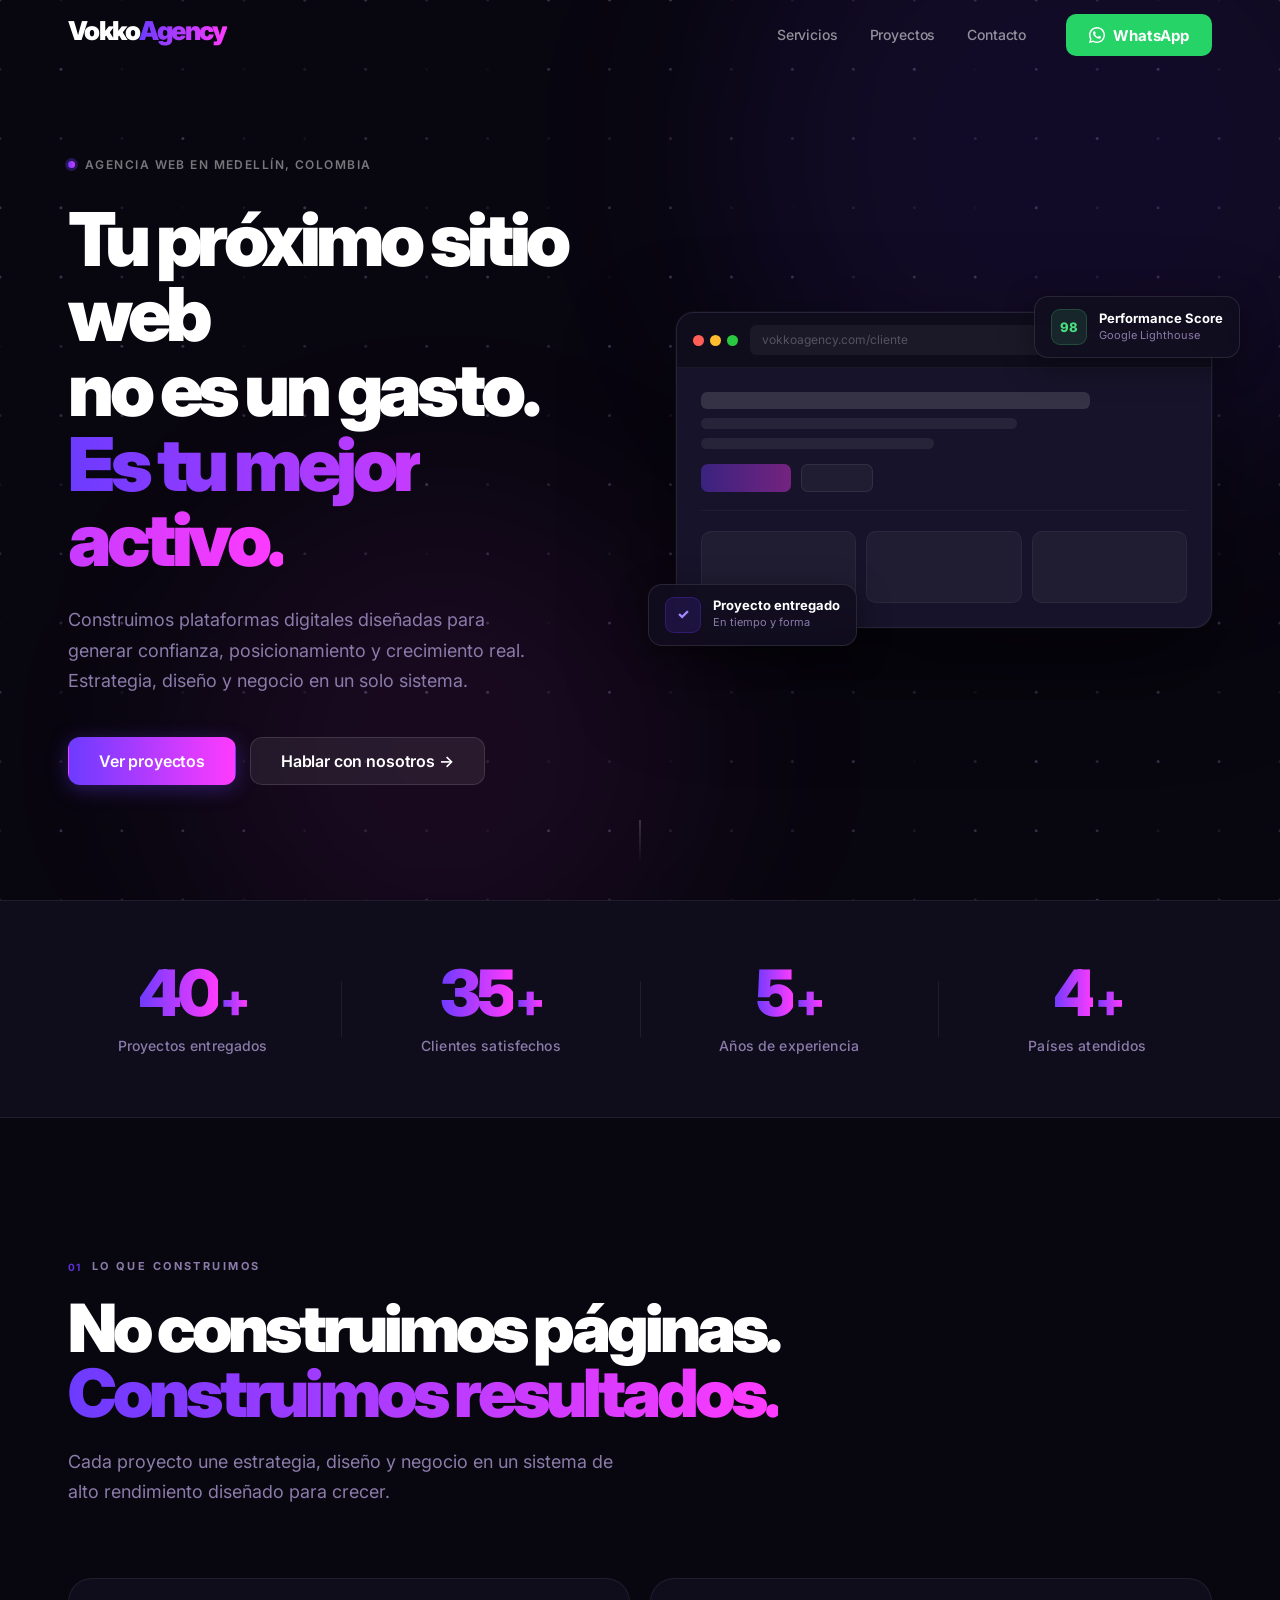
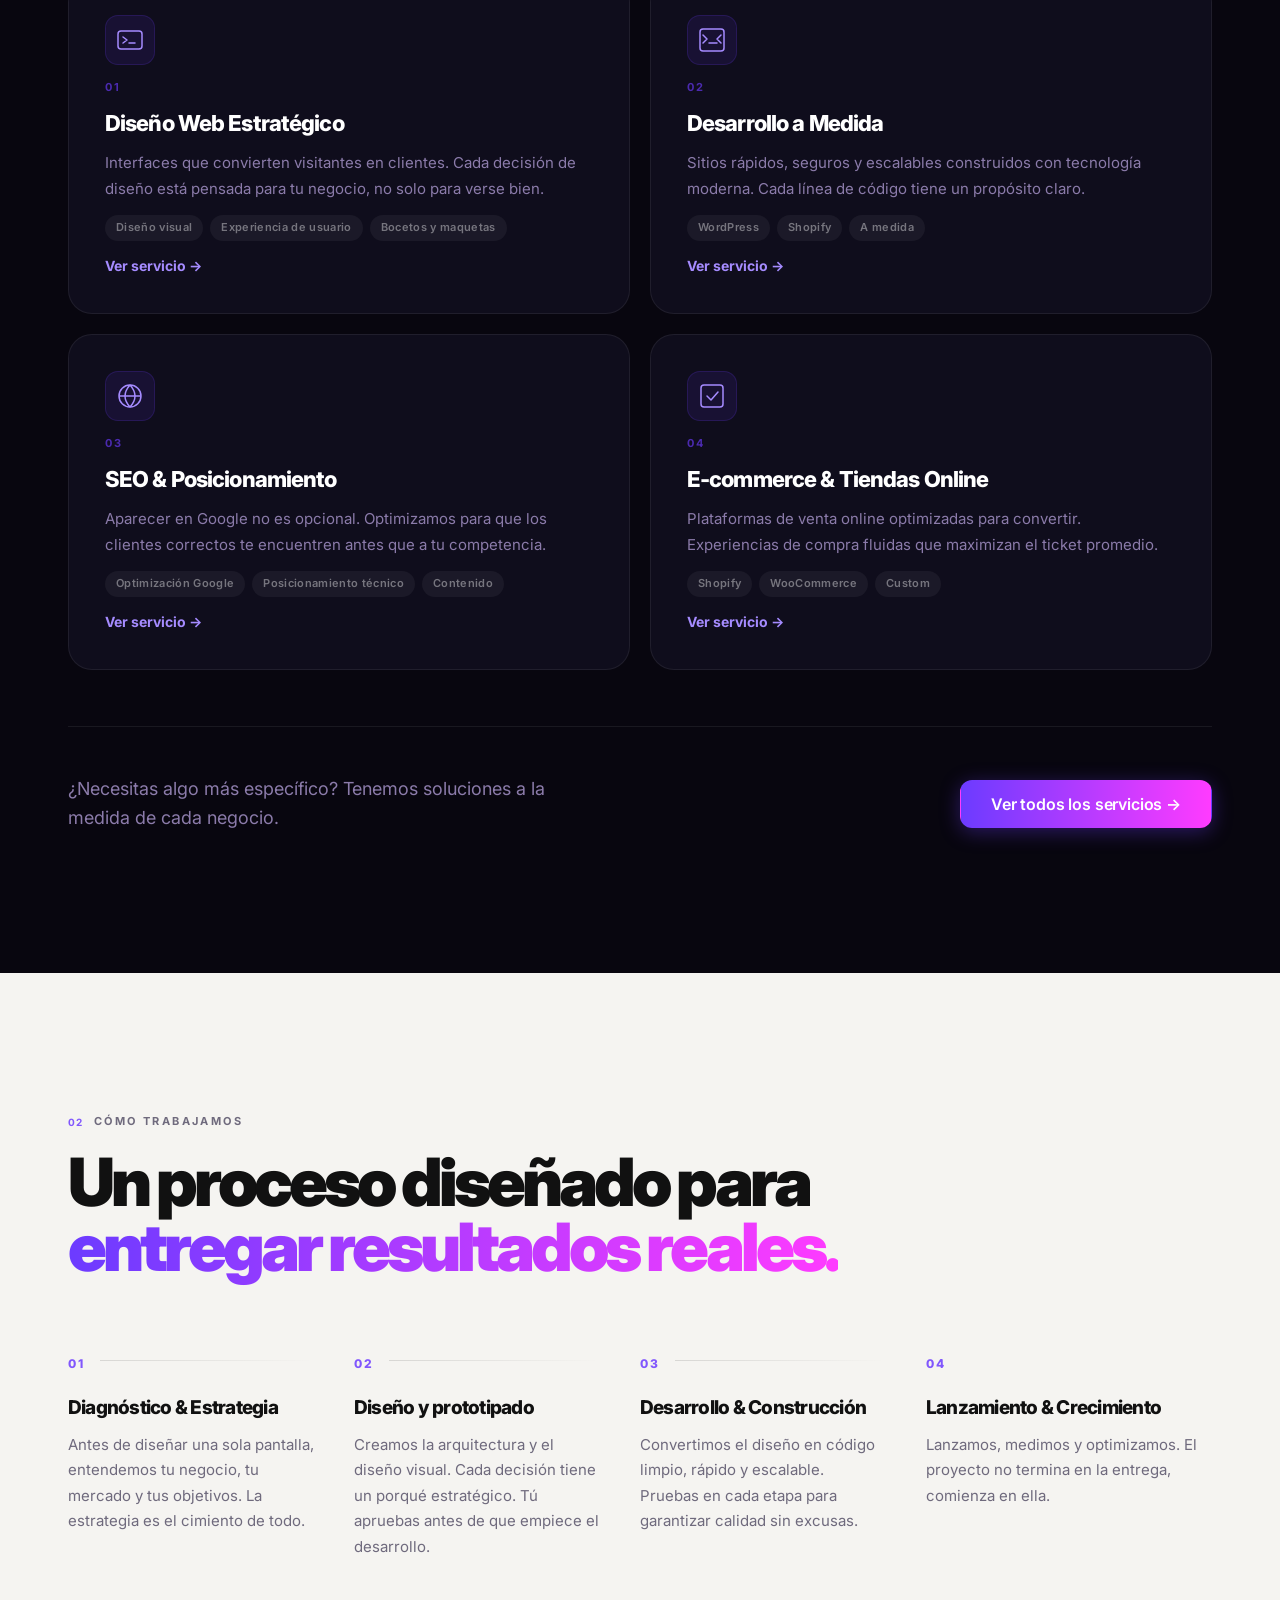
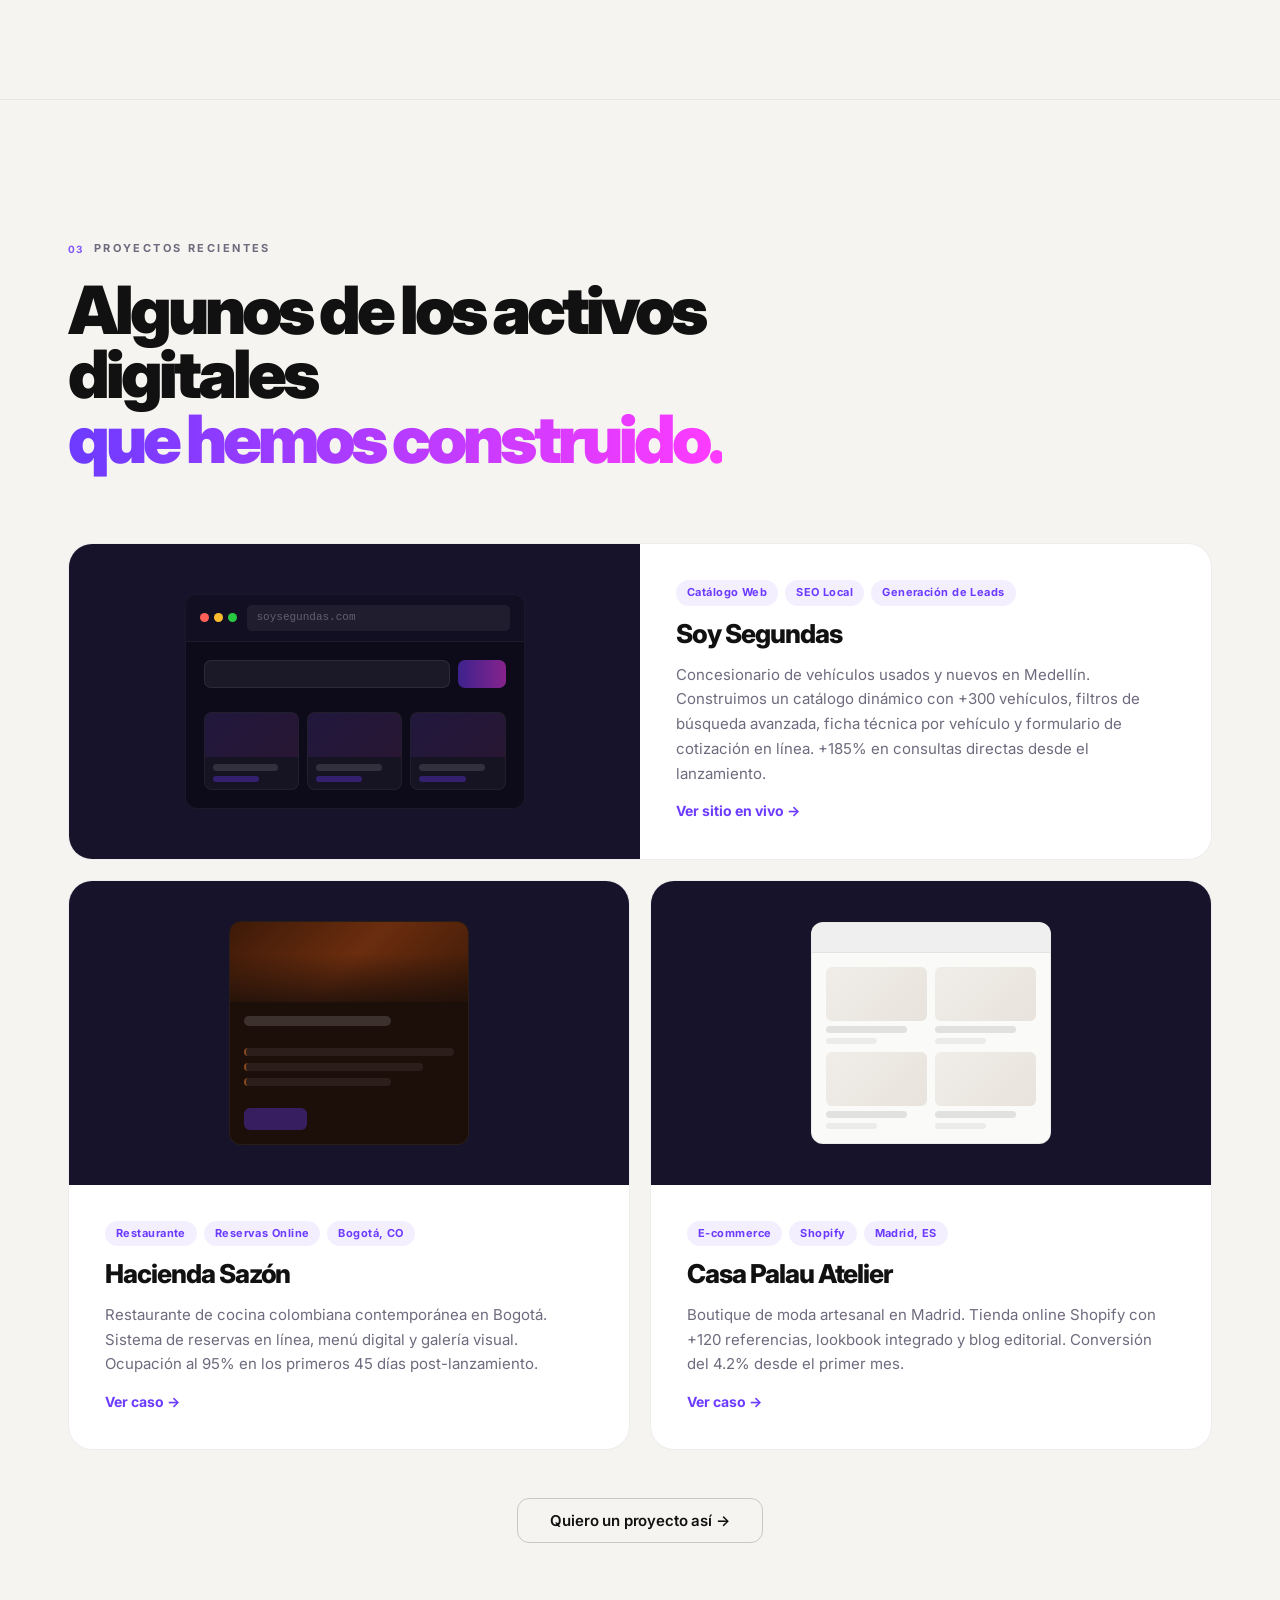
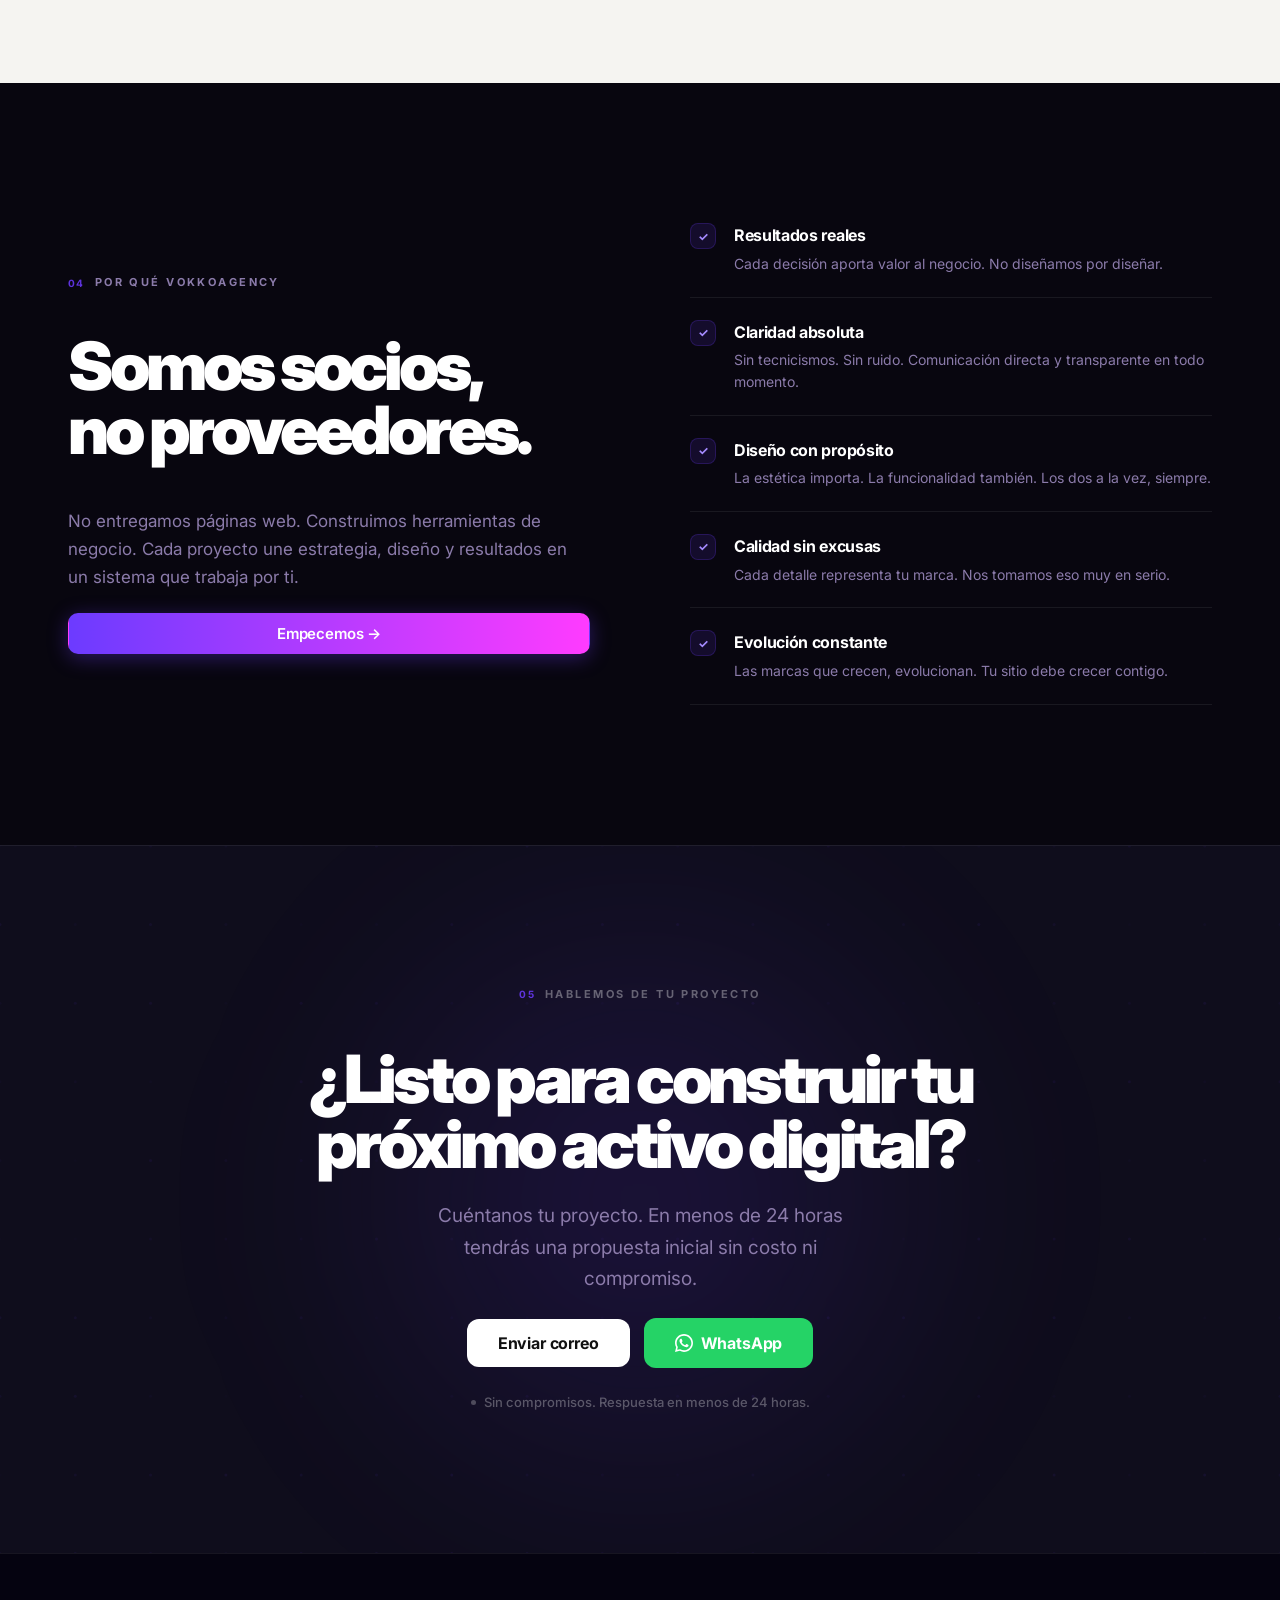
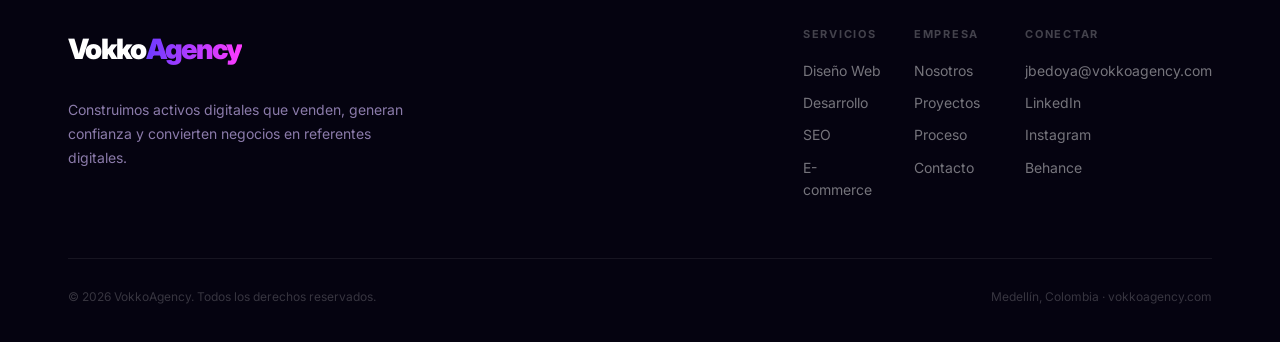
==== commit 35d0792b: "Actualiza menú de navegación en todas las páginas - Simplifica a solo 3 enlaces: Servicios | Proyect" ====
--- a/index.html
+++ b/index.html
@@ -72,13 +72,15 @@
 
       <nav class="nav-links" aria-label="Navegación principal">
         <a href="servicios.html">Servicios</a>
-        <a href="#proceso">Proceso</a>
         <a href="#proyectos">Proyectos</a>
-        <a href="#nosotros">Nosotros</a>
+        <a href="contacto.html">Contacto</a>
       </nav>
 
       <div class="nav-actions">
-        <a href="contacto.html" class="btn btn-primary">Hablemos →</a>
+        <a href="https://wa.me/573013296309" class="btn btn-whatsapp" target="_blank" rel="noopener noreferrer">
+          <svg width="16" height="16" viewBox="0 0 24 24" fill="currentColor" aria-hidden="true"><path d="M17.472 14.382c-.297-.149-1.758-.867-2.03-.967-.273-.099-.471-.148-.67.15-.197.297-.767.966-.94 1.164-.173.199-.347.223-.644.075-.297-.15-1.255-.463-2.39-1.475-.883-.788-1.48-1.761-1.653-2.059-.173-.297-.018-.458.13-.606.134-.133.298-.347.446-.52.149-.174.198-.298.298-.497.099-.198.05-.371-.025-.52-.075-.149-.669-1.612-.916-2.207-.242-.579-.487-.5-.669-.51-.173-.008-.371-.01-.57-.01-.198 0-.52.074-.792.372-.272.297-1.04 1.016-1.04 2.479 0 1.462 1.065 2.875 1.213 3.074.149.198 2.096 3.2 5.077 4.487.709.306 1.262.489 1.694.625.712.227 1.36.195 1.871.118.571-.085 1.758-.719 2.006-1.413.248-.694.248-1.289.173-1.413-.074-.124-.272-.198-.57-.347z"/><path d="M12.005 0C5.376 0 0 5.372 0 11.997c0 2.117.554 4.104 1.523 5.828L.057 23.925l6.256-1.439A11.938 11.938 0 0012.005 24C18.63 24 24 18.625 24 11.997 24 5.372 18.63 0 12.005 0zm0 21.818a9.814 9.814 0 01-5.003-1.368l-.358-.213-3.714.854.882-3.617-.235-.372A9.79 9.79 0 012.19 11.997c0-5.42 4.399-9.82 9.815-9.82 5.418 0 9.818 4.4 9.818 9.82 0 5.417-4.4 9.821-9.818 9.821z"/></svg>
+          WhatsApp
+        </a>
       </div>
 
       <button class="nav-hamburger" id="hamburger" aria-label="Abrir menú" aria-expanded="false">
@@ -90,10 +92,9 @@
 
     <div class="nav-mobile" id="mobileMenu" role="navigation" aria-label="Menú móvil">
       <a href="servicios.html">Servicios</a>
-      <a href="#proceso">Proceso</a>
       <a href="#proyectos">Proyectos</a>
-      <a href="#nosotros">Nosotros</a>
-      <a href="contacto.html" class="btn btn-primary mobile-cta">Hablemos →</a>
+      <a href="contacto.html">Contacto</a>
+      <a href="https://wa.me/573013296309" class="btn btn-whatsapp mobile-cta" target="_blank" rel="noopener noreferrer">WhatsApp</a>
     </div>
   </header>
 
--- a/css/style.css
+++ b/css/style.css
@@ -245,6 +245,21 @@
 }
 .nav-links a:hover { color: #FFFFFF; }
 
+.nav-links a.nav-active {
+  color: #FFFFFF;
+  position: relative;
+}
+.nav-links a.nav-active::after {
+  content: '';
+  position: absolute;
+  bottom: -4px;
+  left: 0;
+  right: 0;
+  height: 2px;
+  background: var(--gradient);
+  border-radius: 2px;
+}
+
 .nav-actions { flex-shrink: 0; }
 
 .nav-hamburger {
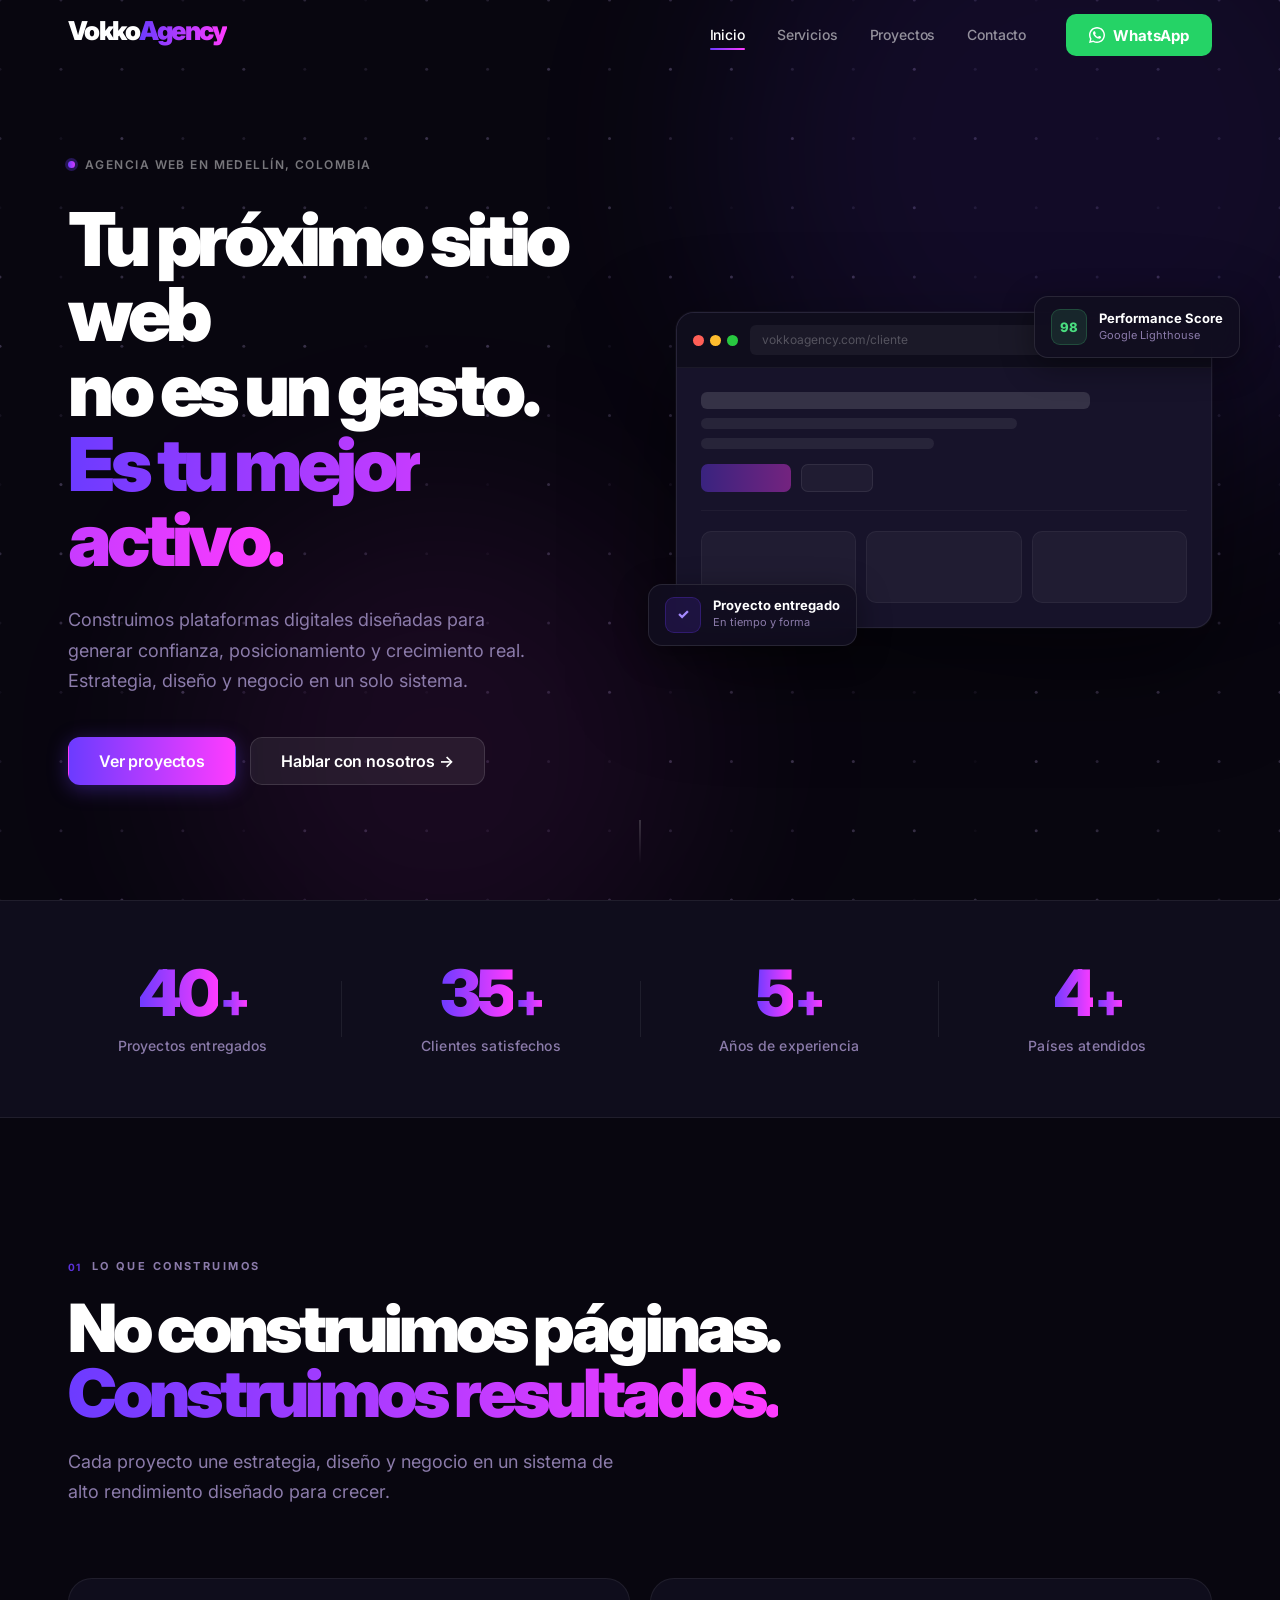
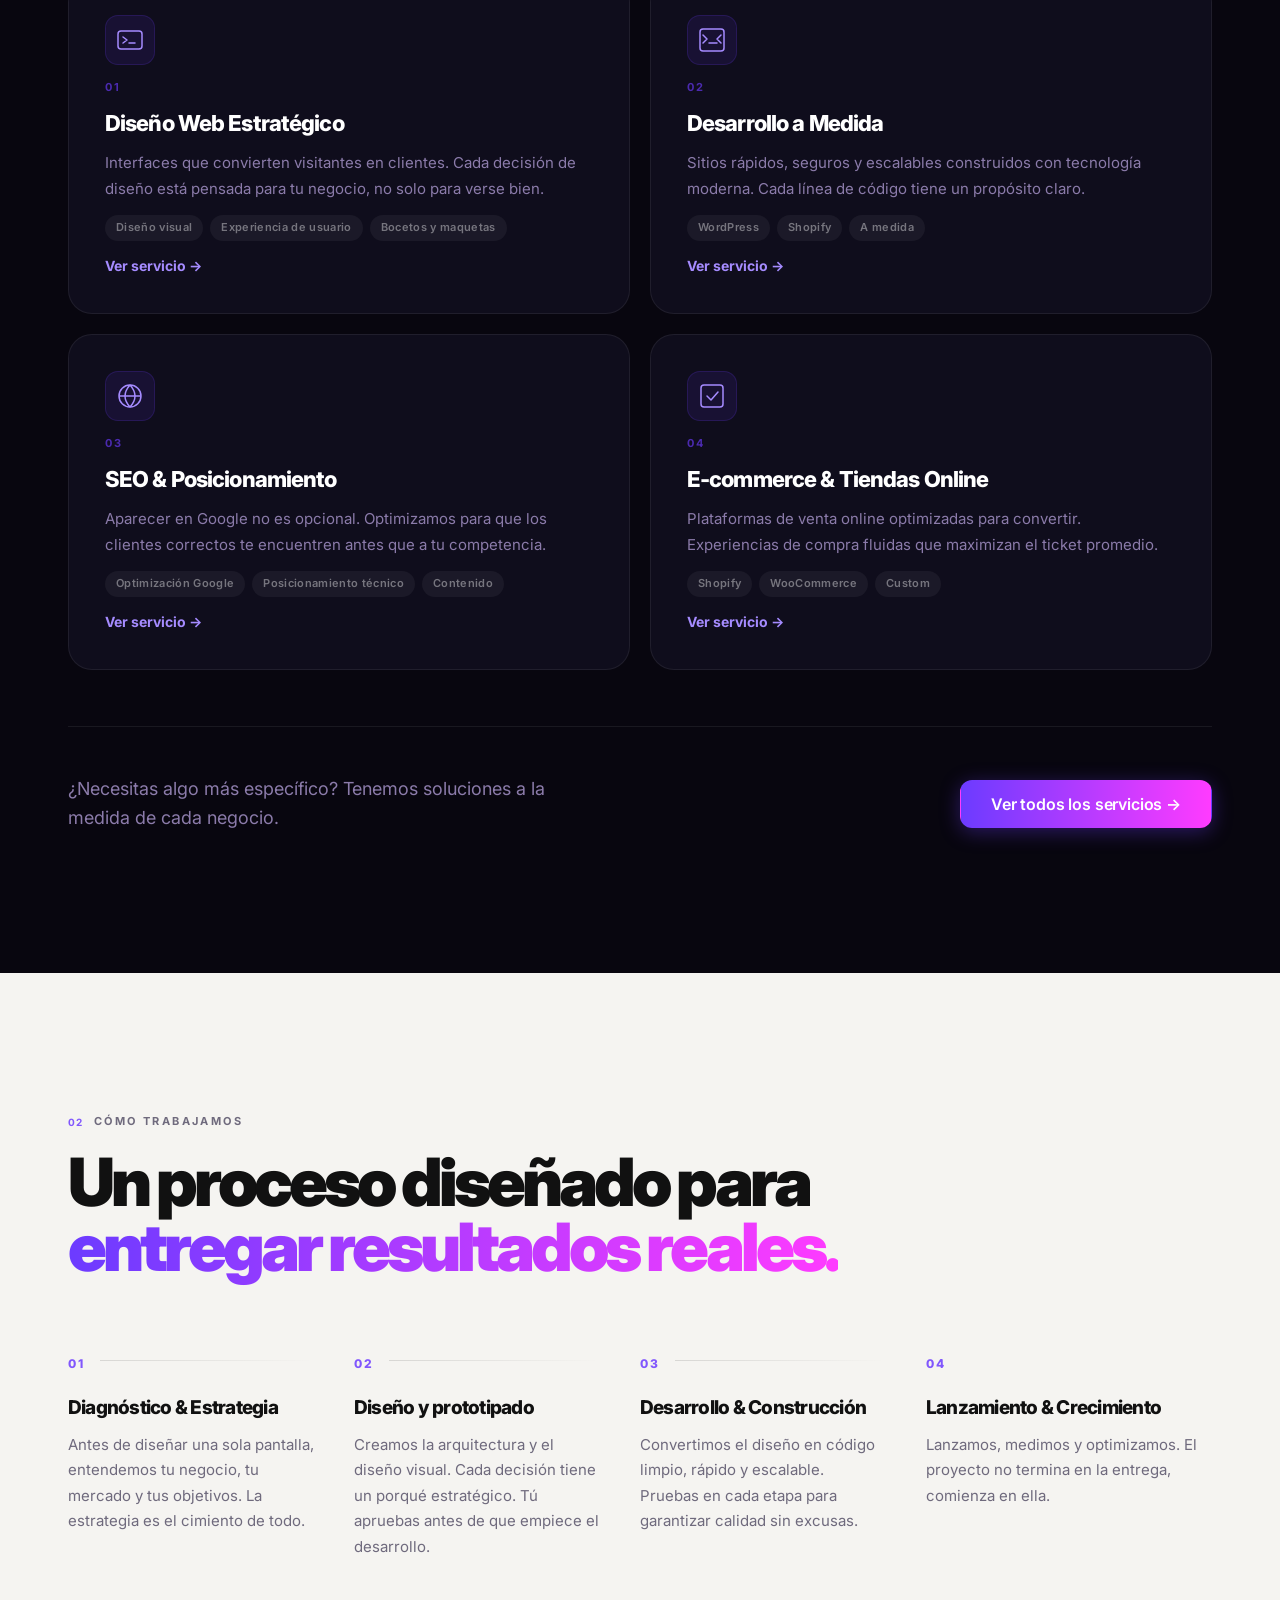
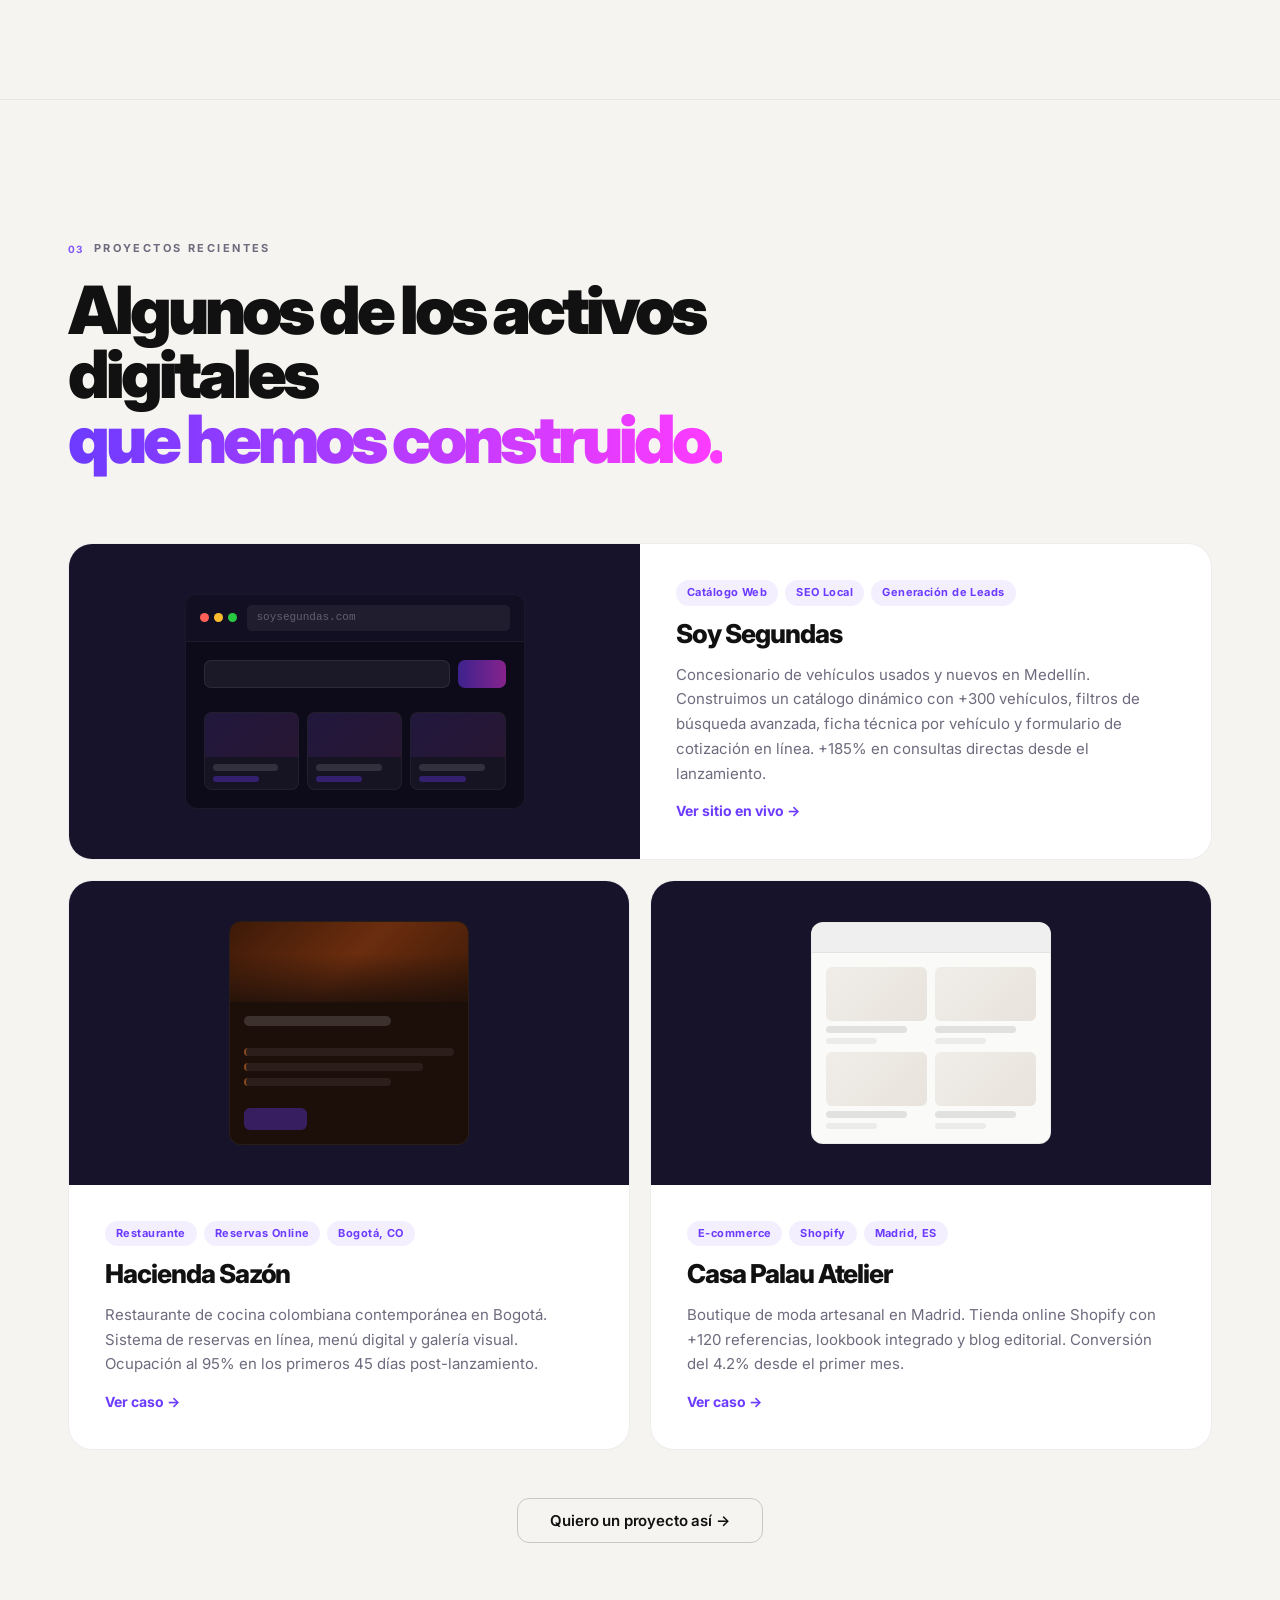
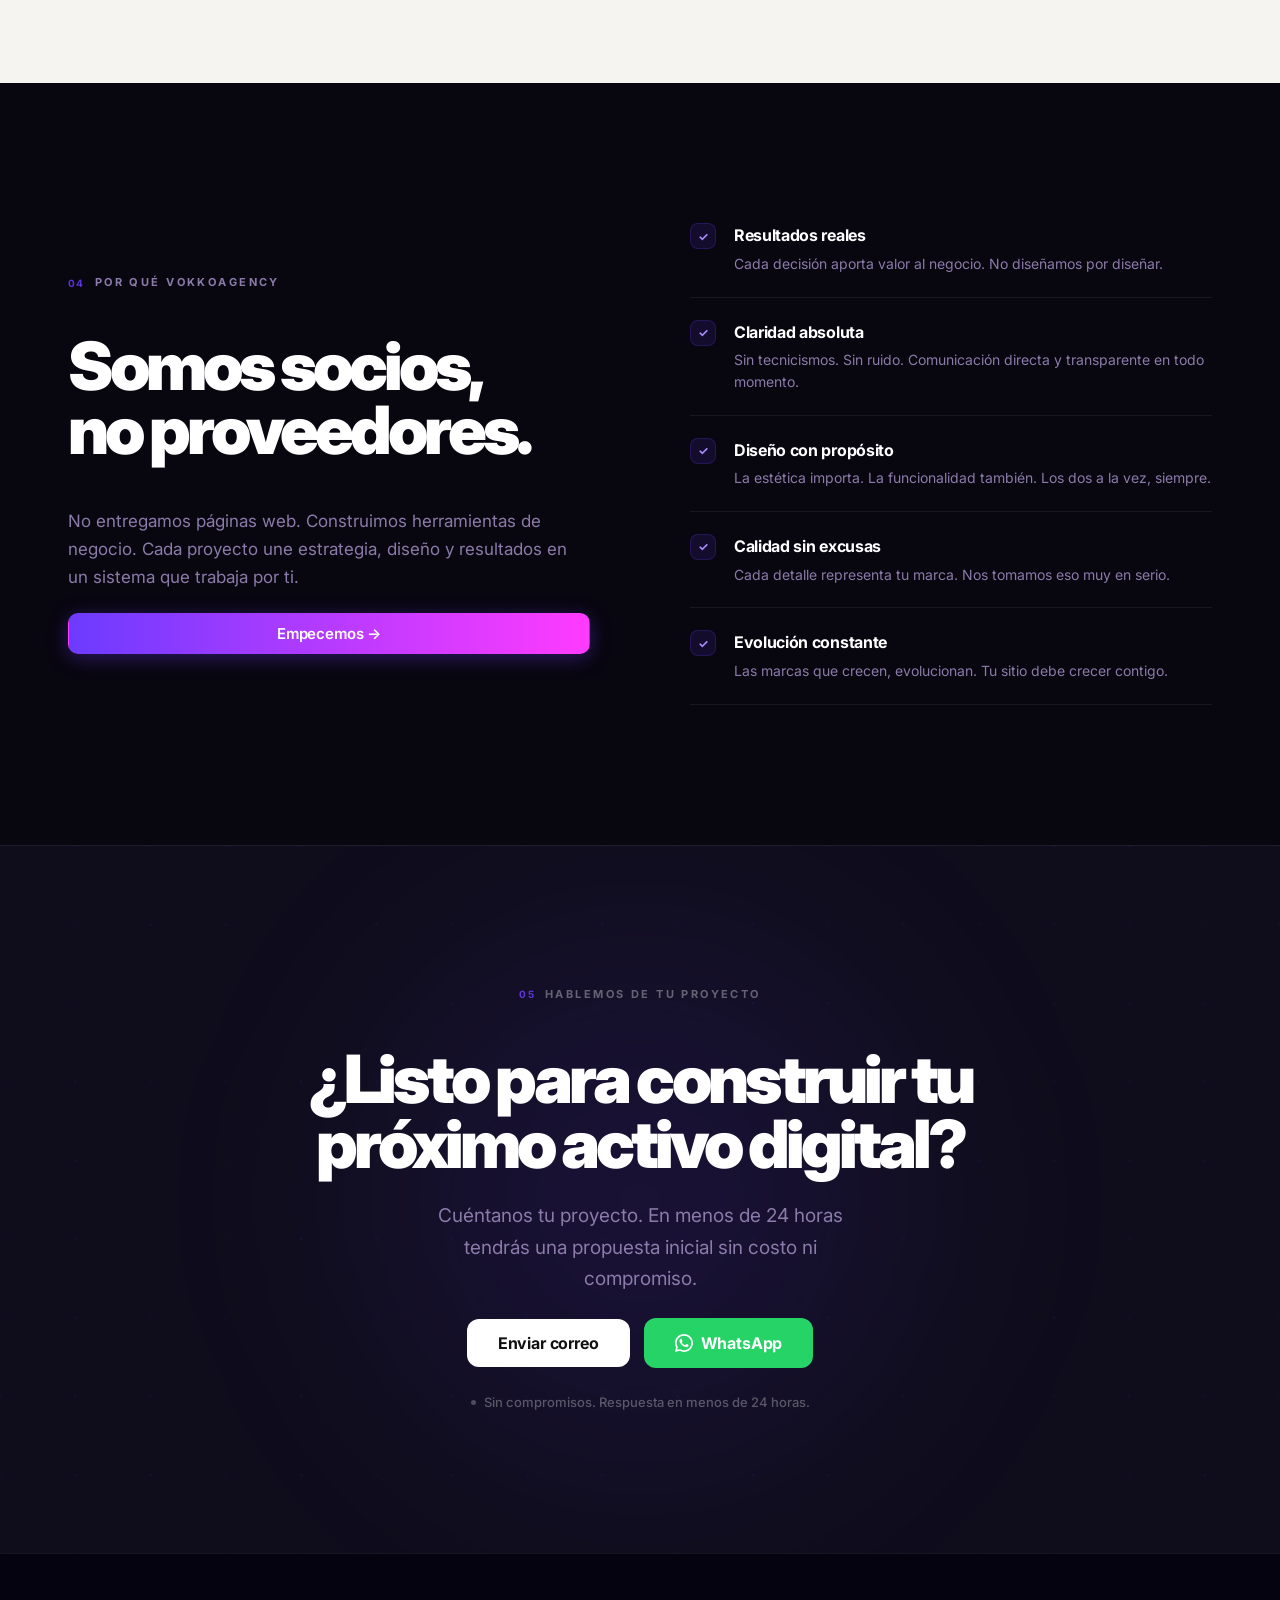
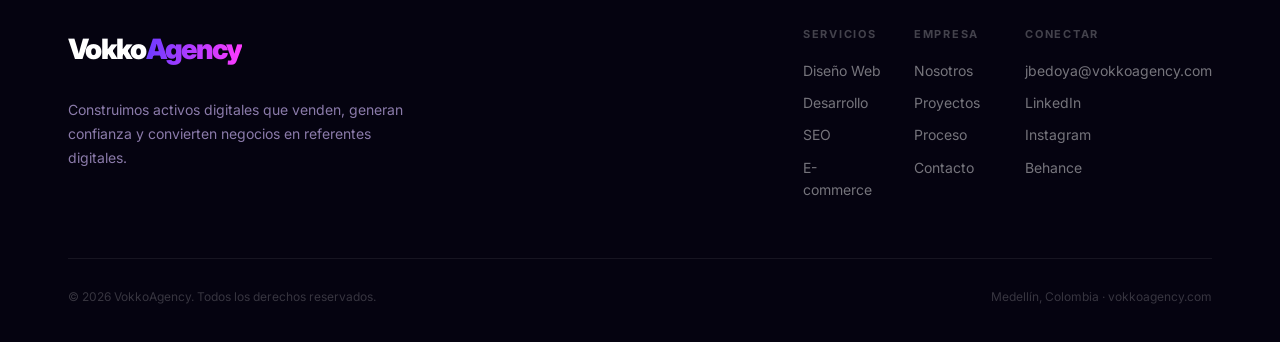
==== commit b389df22: "Agrega Inicio al menú de navegación en las tres páginas" ====
--- a/index.html
+++ b/index.html
@@ -71,6 +71,7 @@
       </a>
 
       <nav class="nav-links" aria-label="Navegación principal">
+        <a href="index.html" class="nav-active">Inicio</a>
         <a href="servicios.html">Servicios</a>
         <a href="#proyectos">Proyectos</a>
         <a href="contacto.html">Contacto</a>
@@ -91,6 +92,7 @@
     </div>
 
     <div class="nav-mobile" id="mobileMenu" role="navigation" aria-label="Menú móvil">
+      <a href="index.html">Inicio</a>
       <a href="servicios.html">Servicios</a>
       <a href="#proyectos">Proyectos</a>
       <a href="contacto.html">Contacto</a>
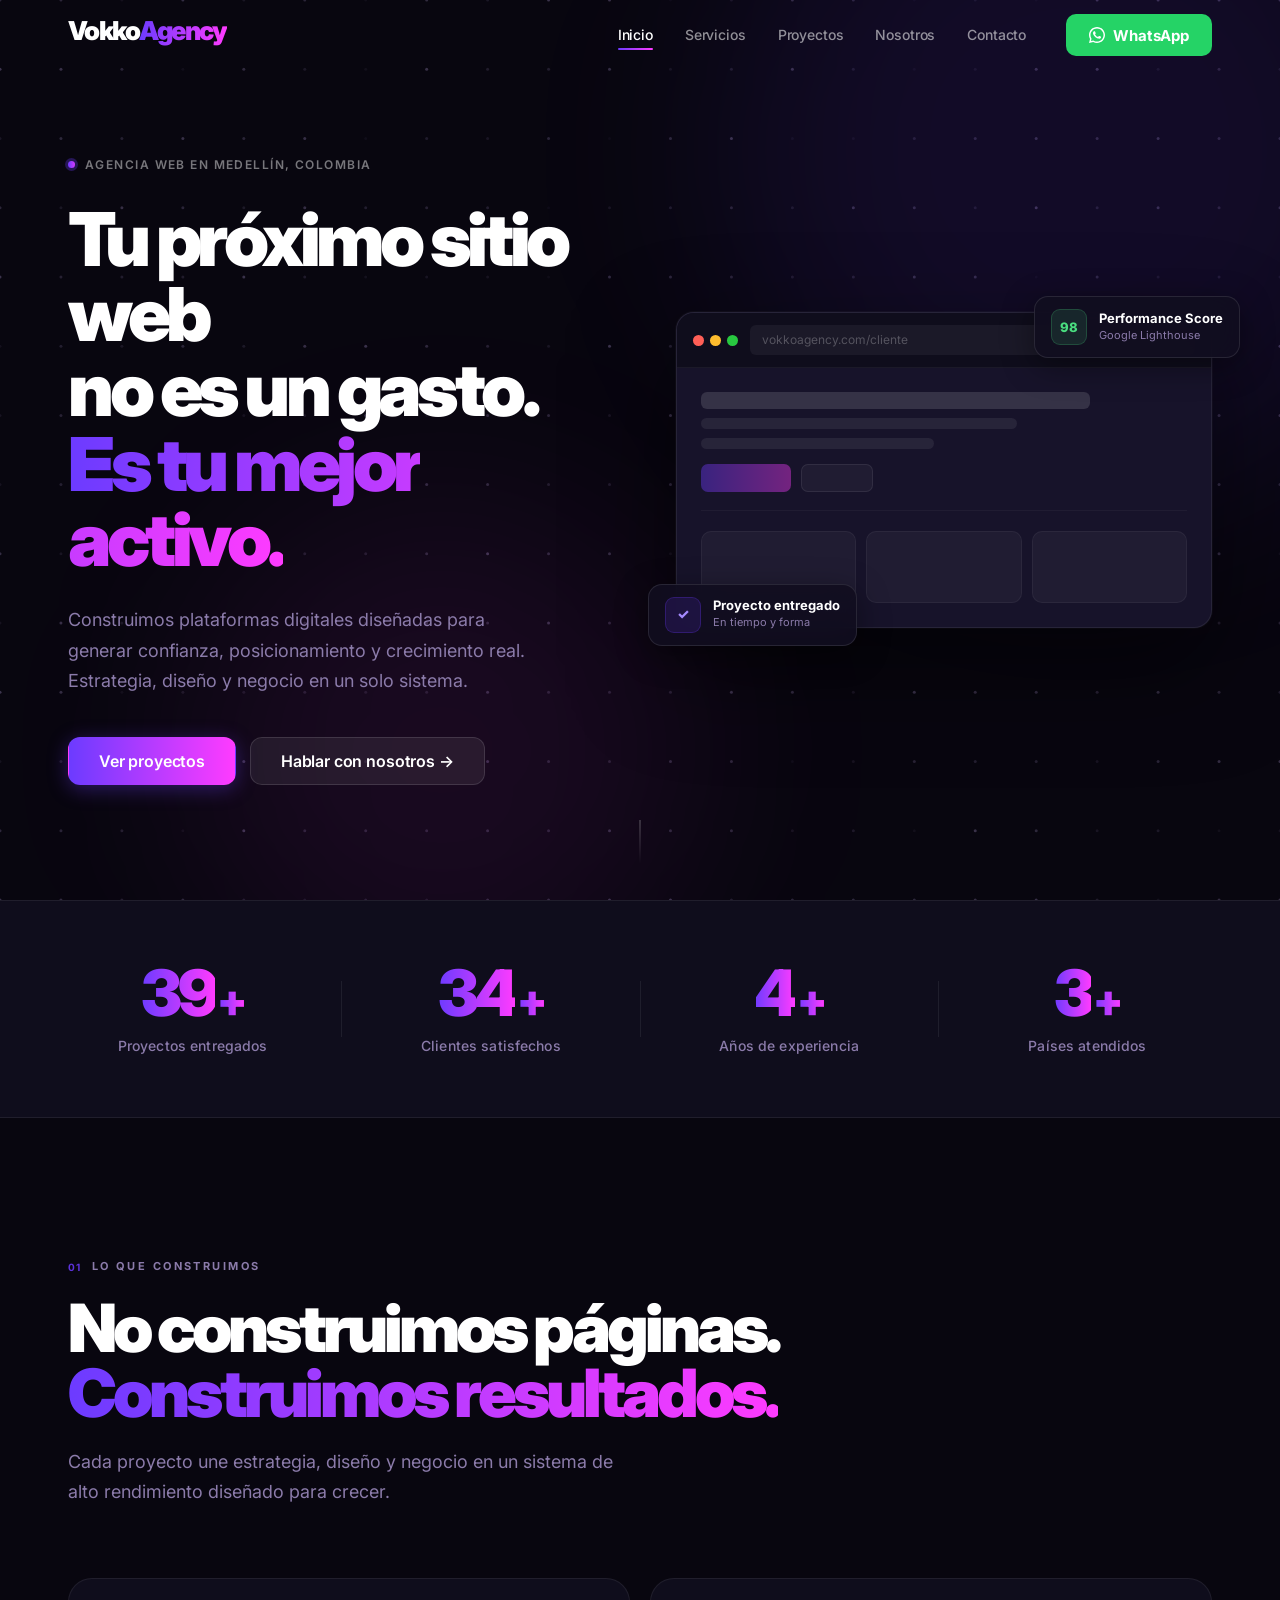
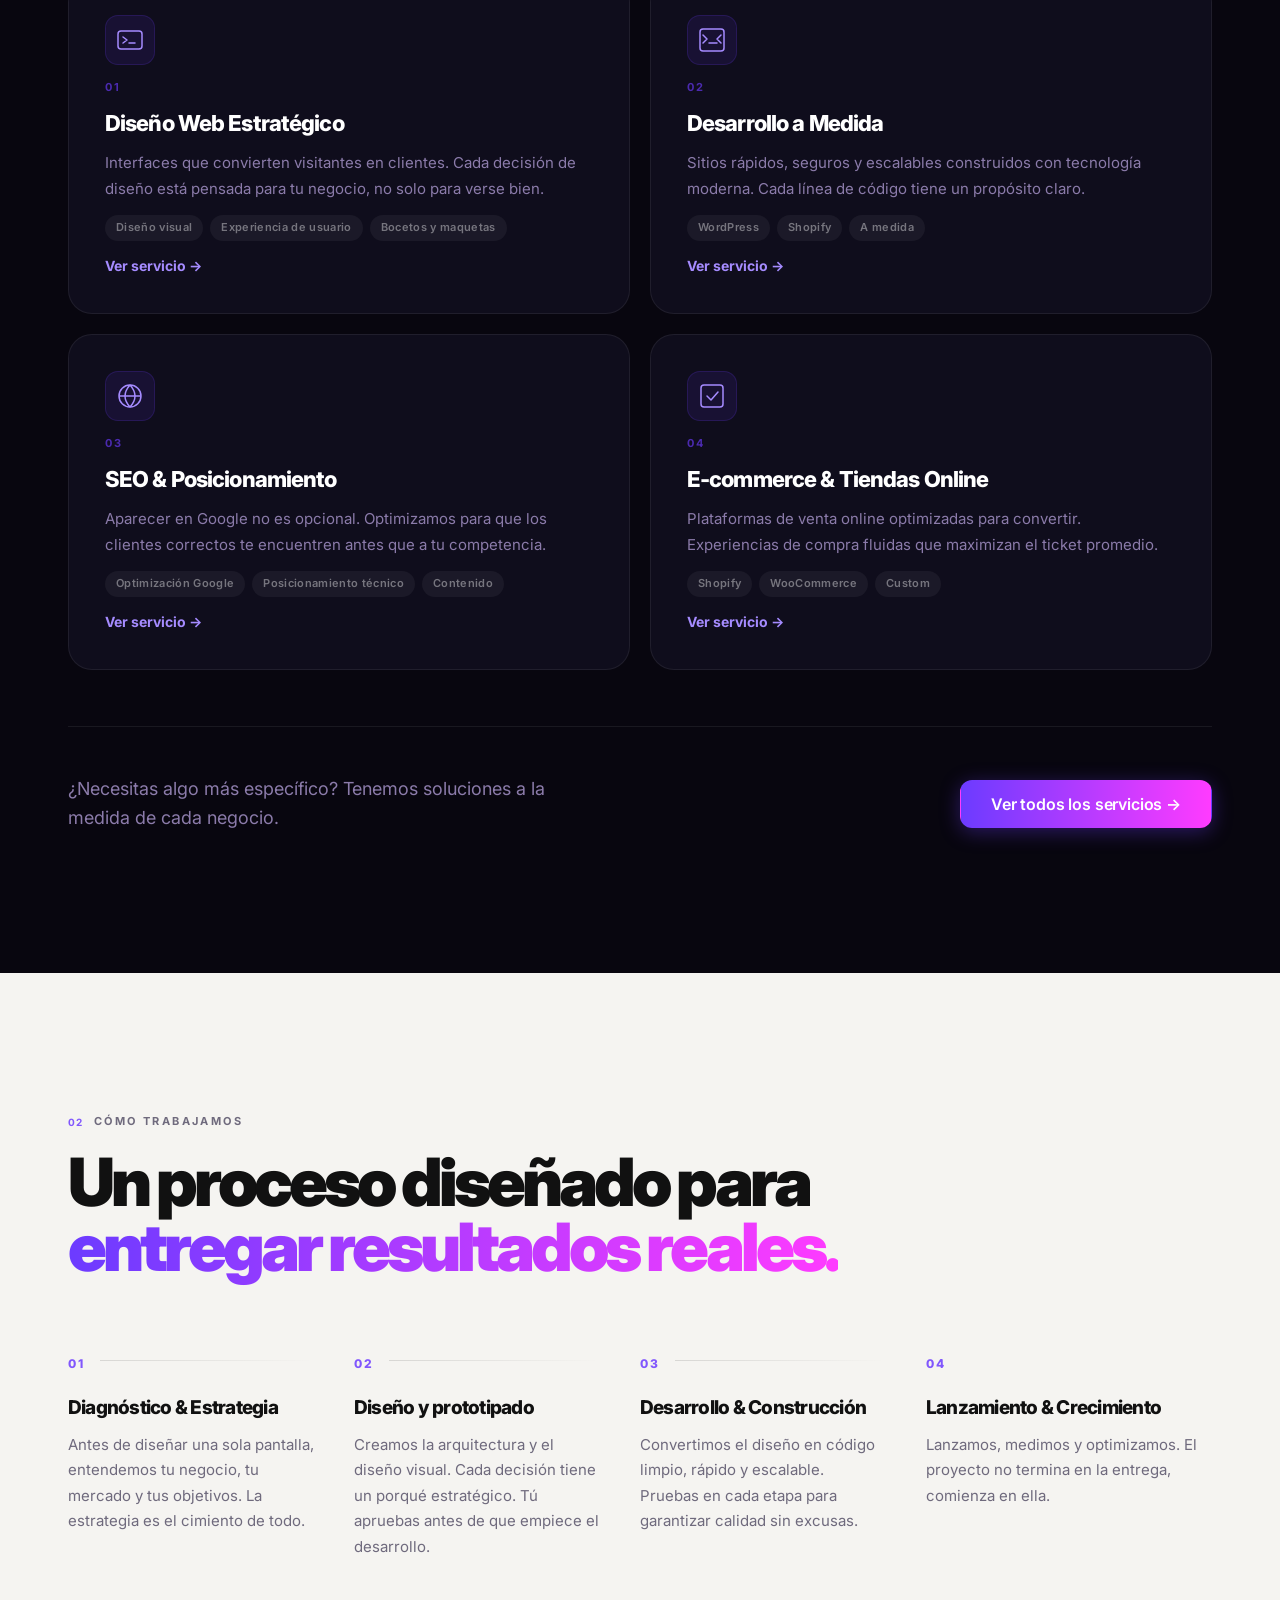
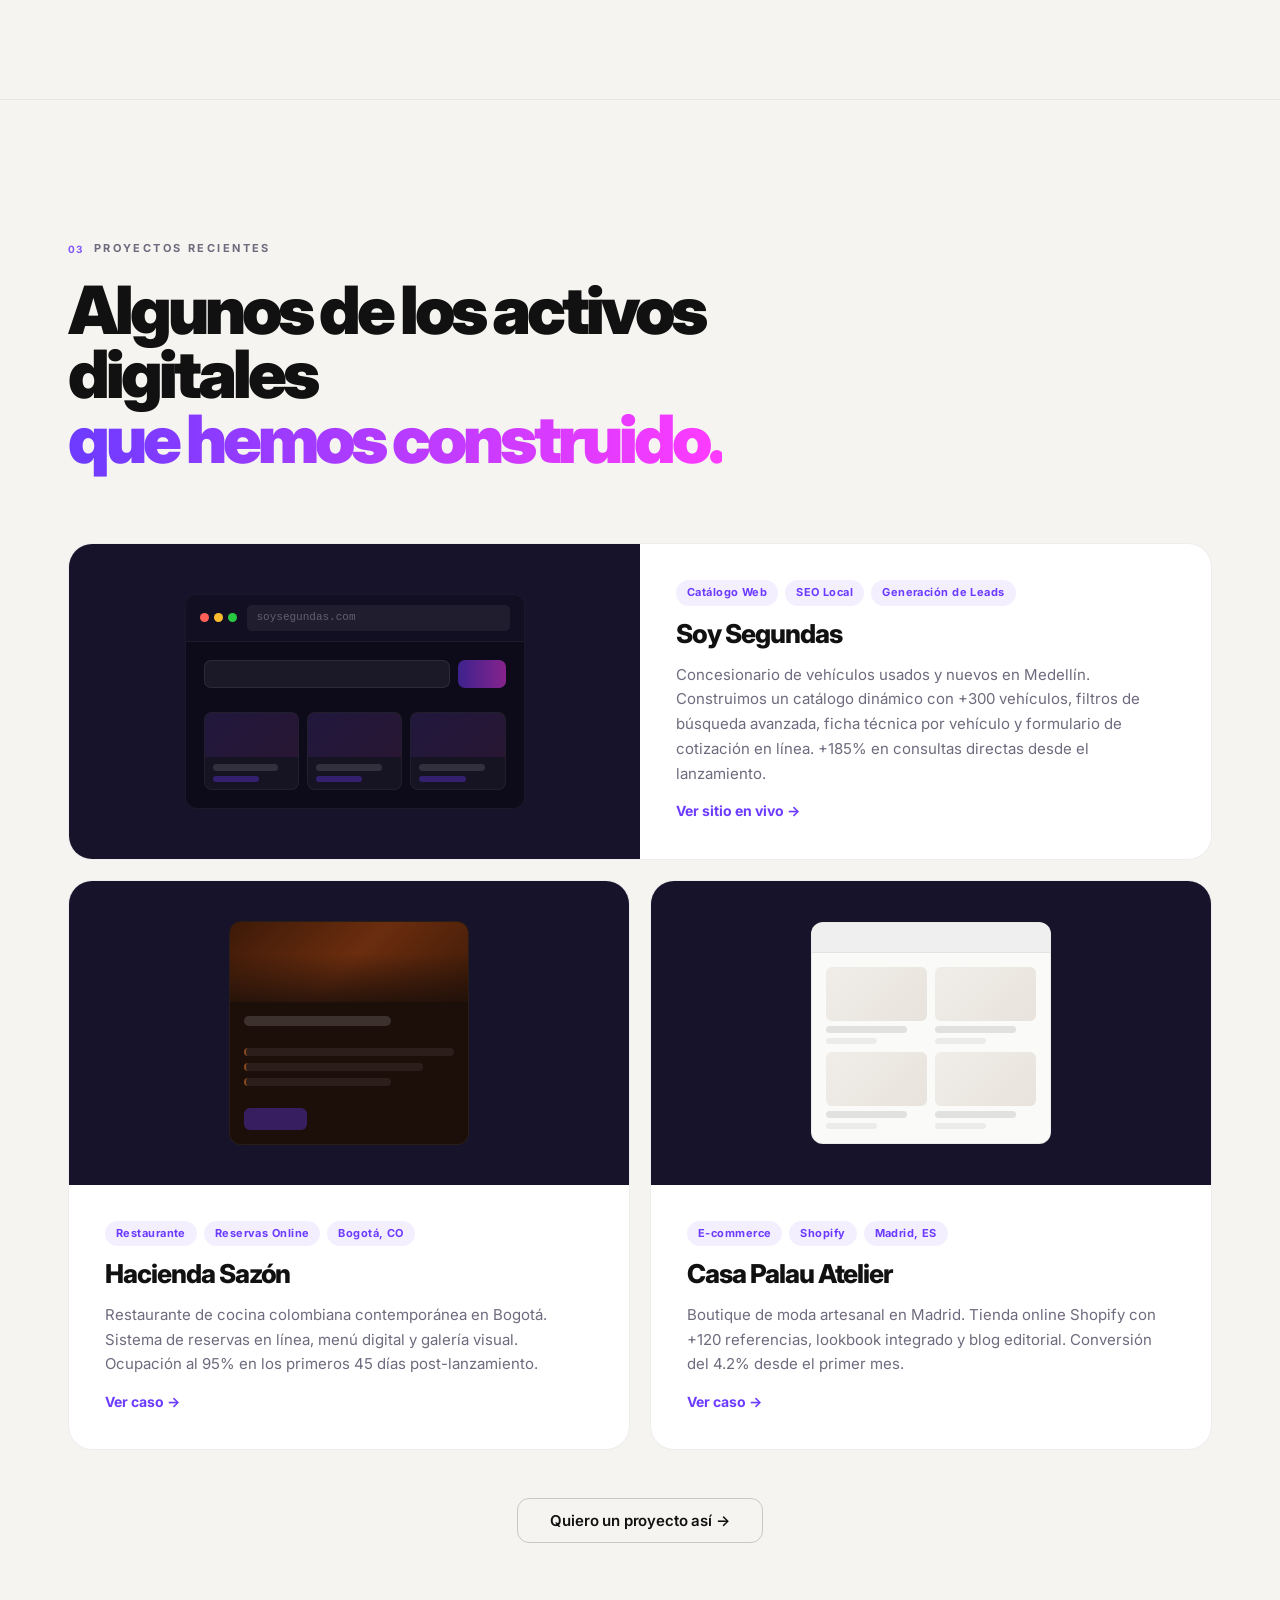
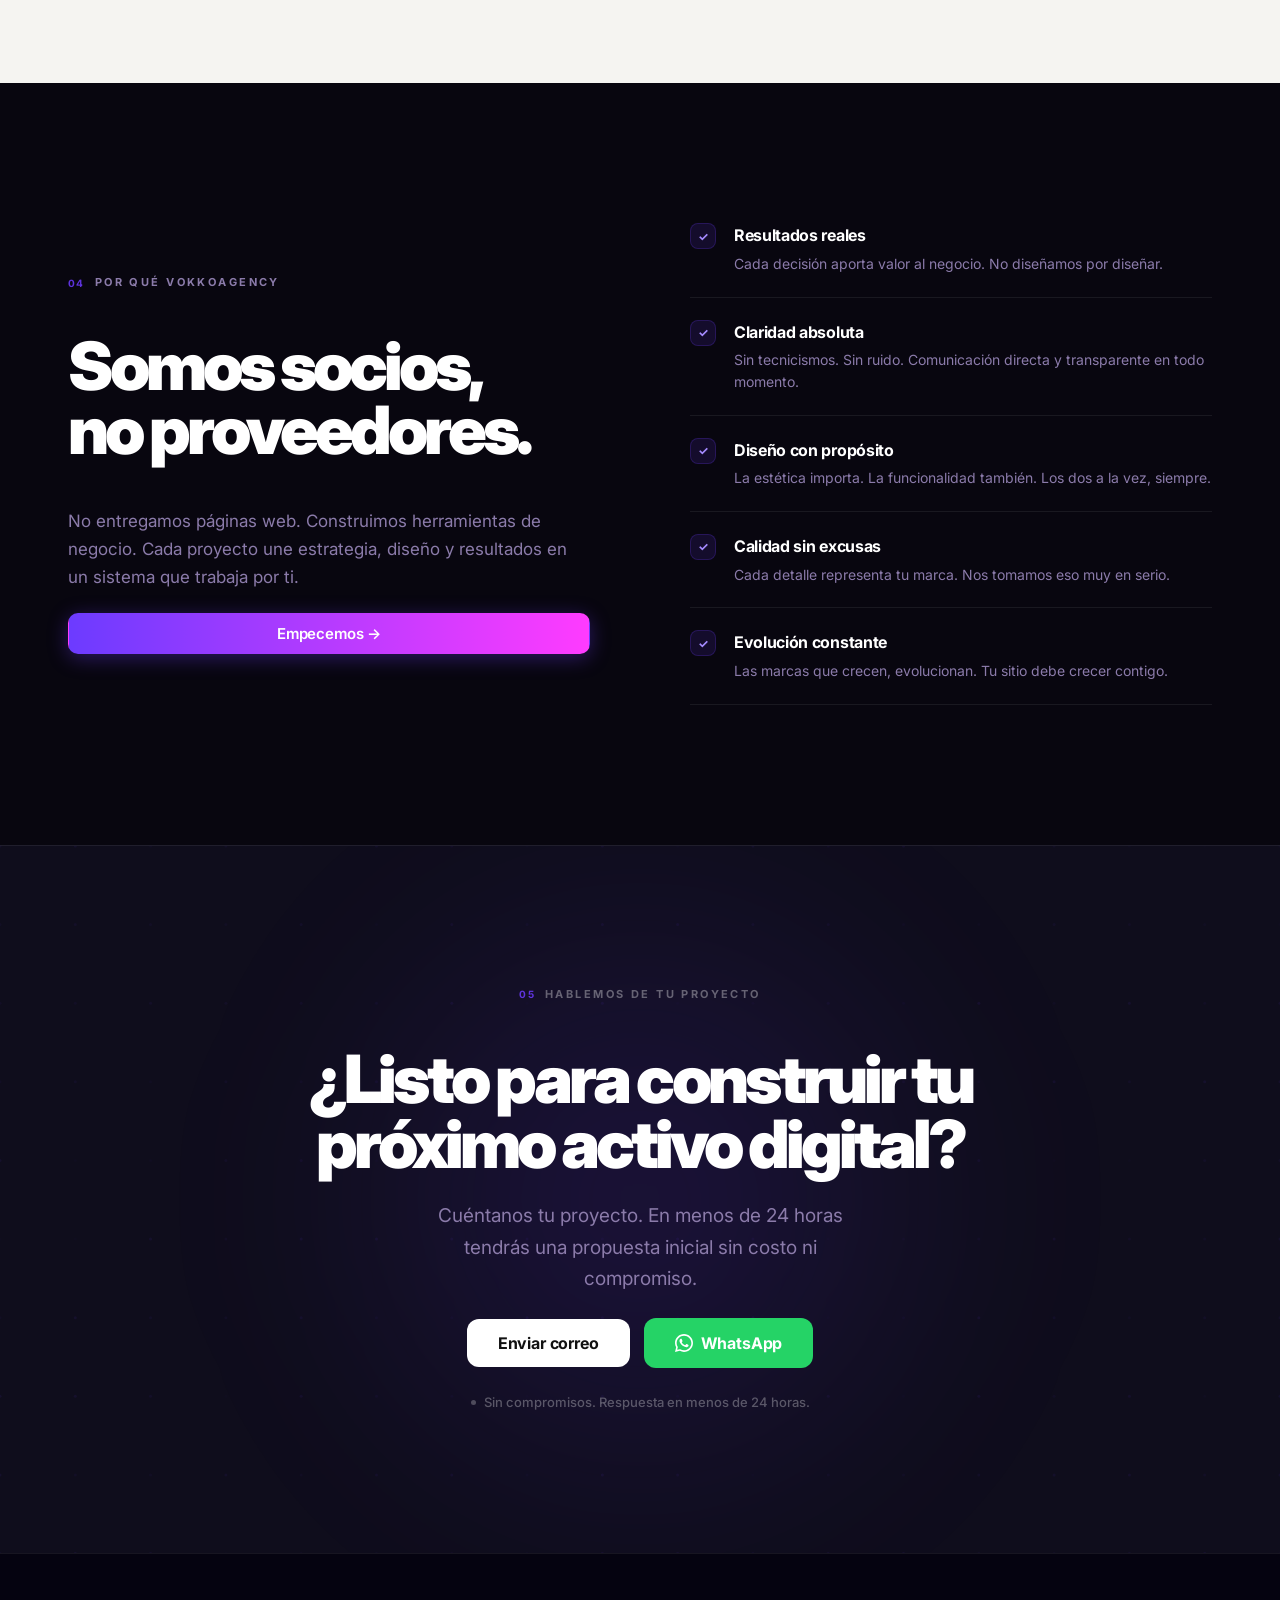
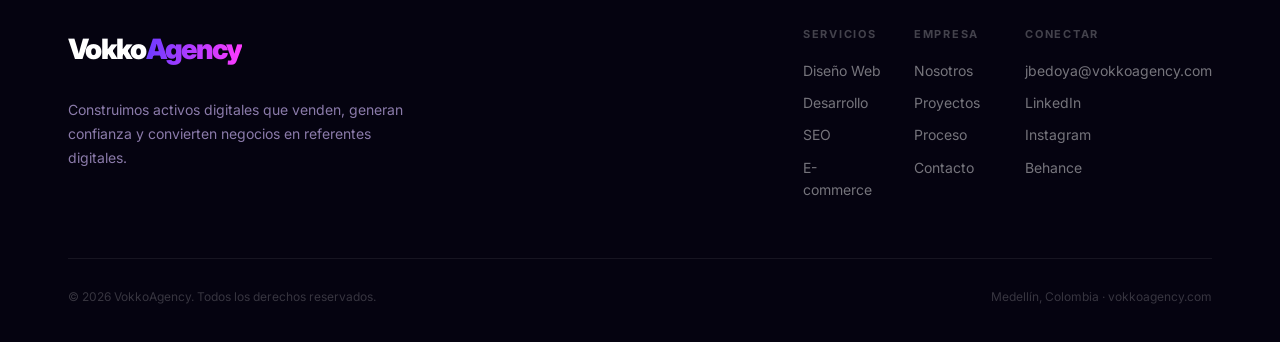
==== commit 78f18cf5: "Agrega página Nosotros y actualiza nav en todas las páginas - Página nosotros.html con sección funda" ====
--- a/index.html
+++ b/index.html
@@ -74,6 +74,7 @@
         <a href="index.html" class="nav-active">Inicio</a>
         <a href="servicios.html">Servicios</a>
         <a href="#proyectos">Proyectos</a>
+        <a href="nosotros.html">Nosotros</a>
         <a href="contacto.html">Contacto</a>
       </nav>
 
@@ -95,6 +96,7 @@
       <a href="index.html">Inicio</a>
       <a href="servicios.html">Servicios</a>
       <a href="#proyectos">Proyectos</a>
+      <a href="nosotros.html">Nosotros</a>
       <a href="contacto.html">Contacto</a>
       <a href="https://wa.me/573013296309" class="btn btn-whatsapp mobile-cta" target="_blank" rel="noopener noreferrer">WhatsApp</a>
     </div>
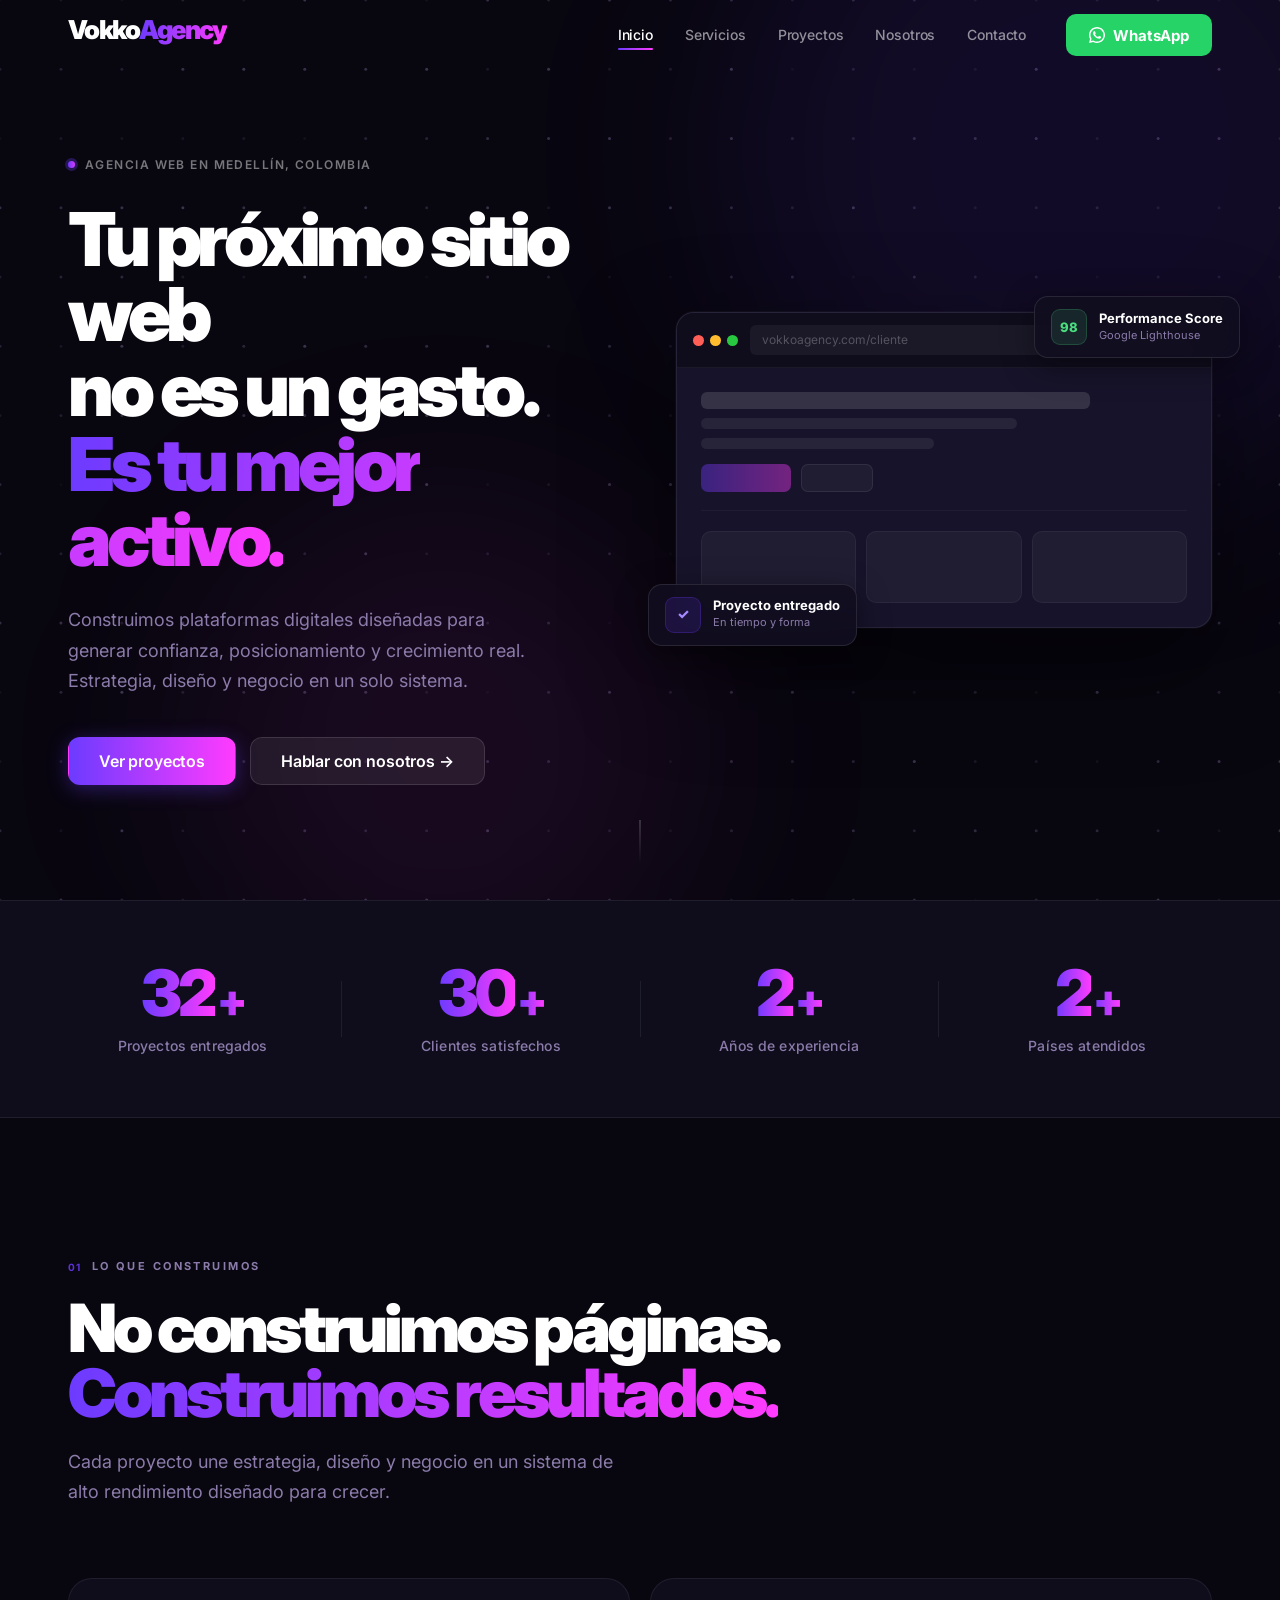
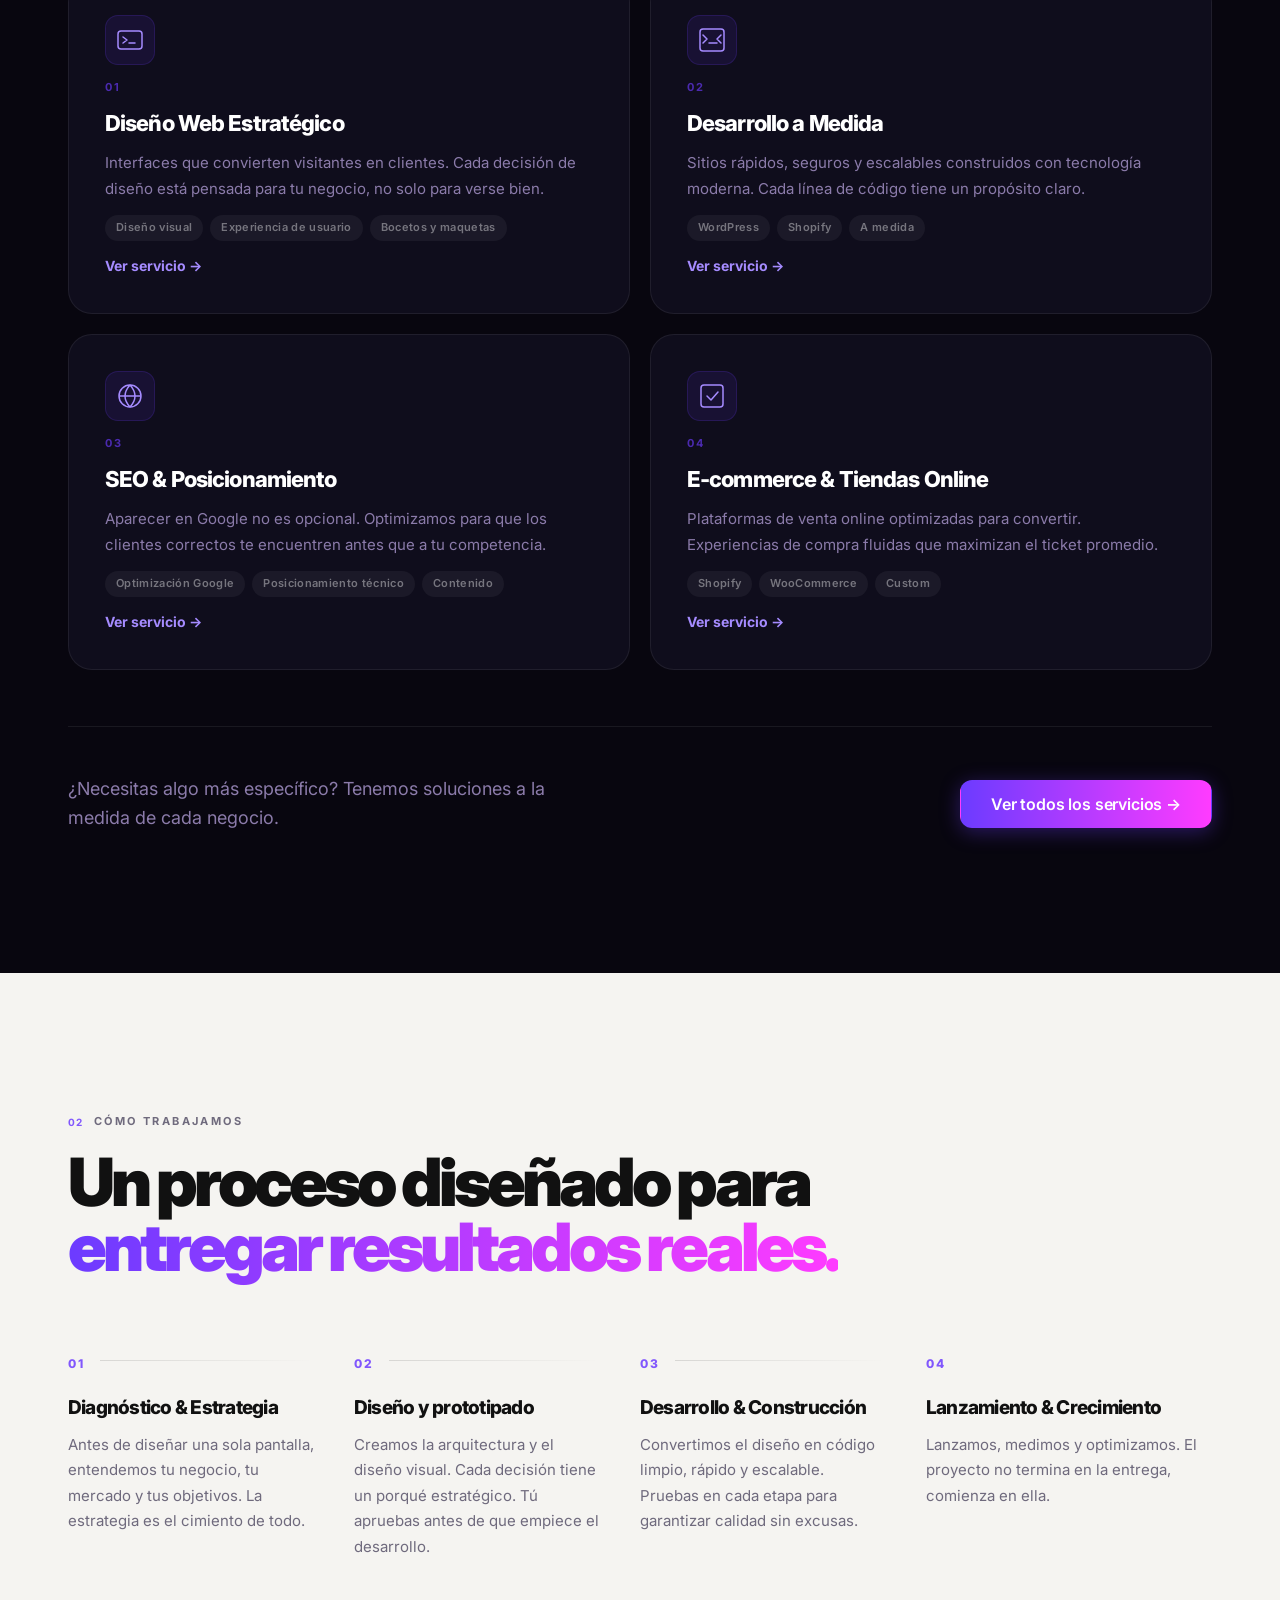
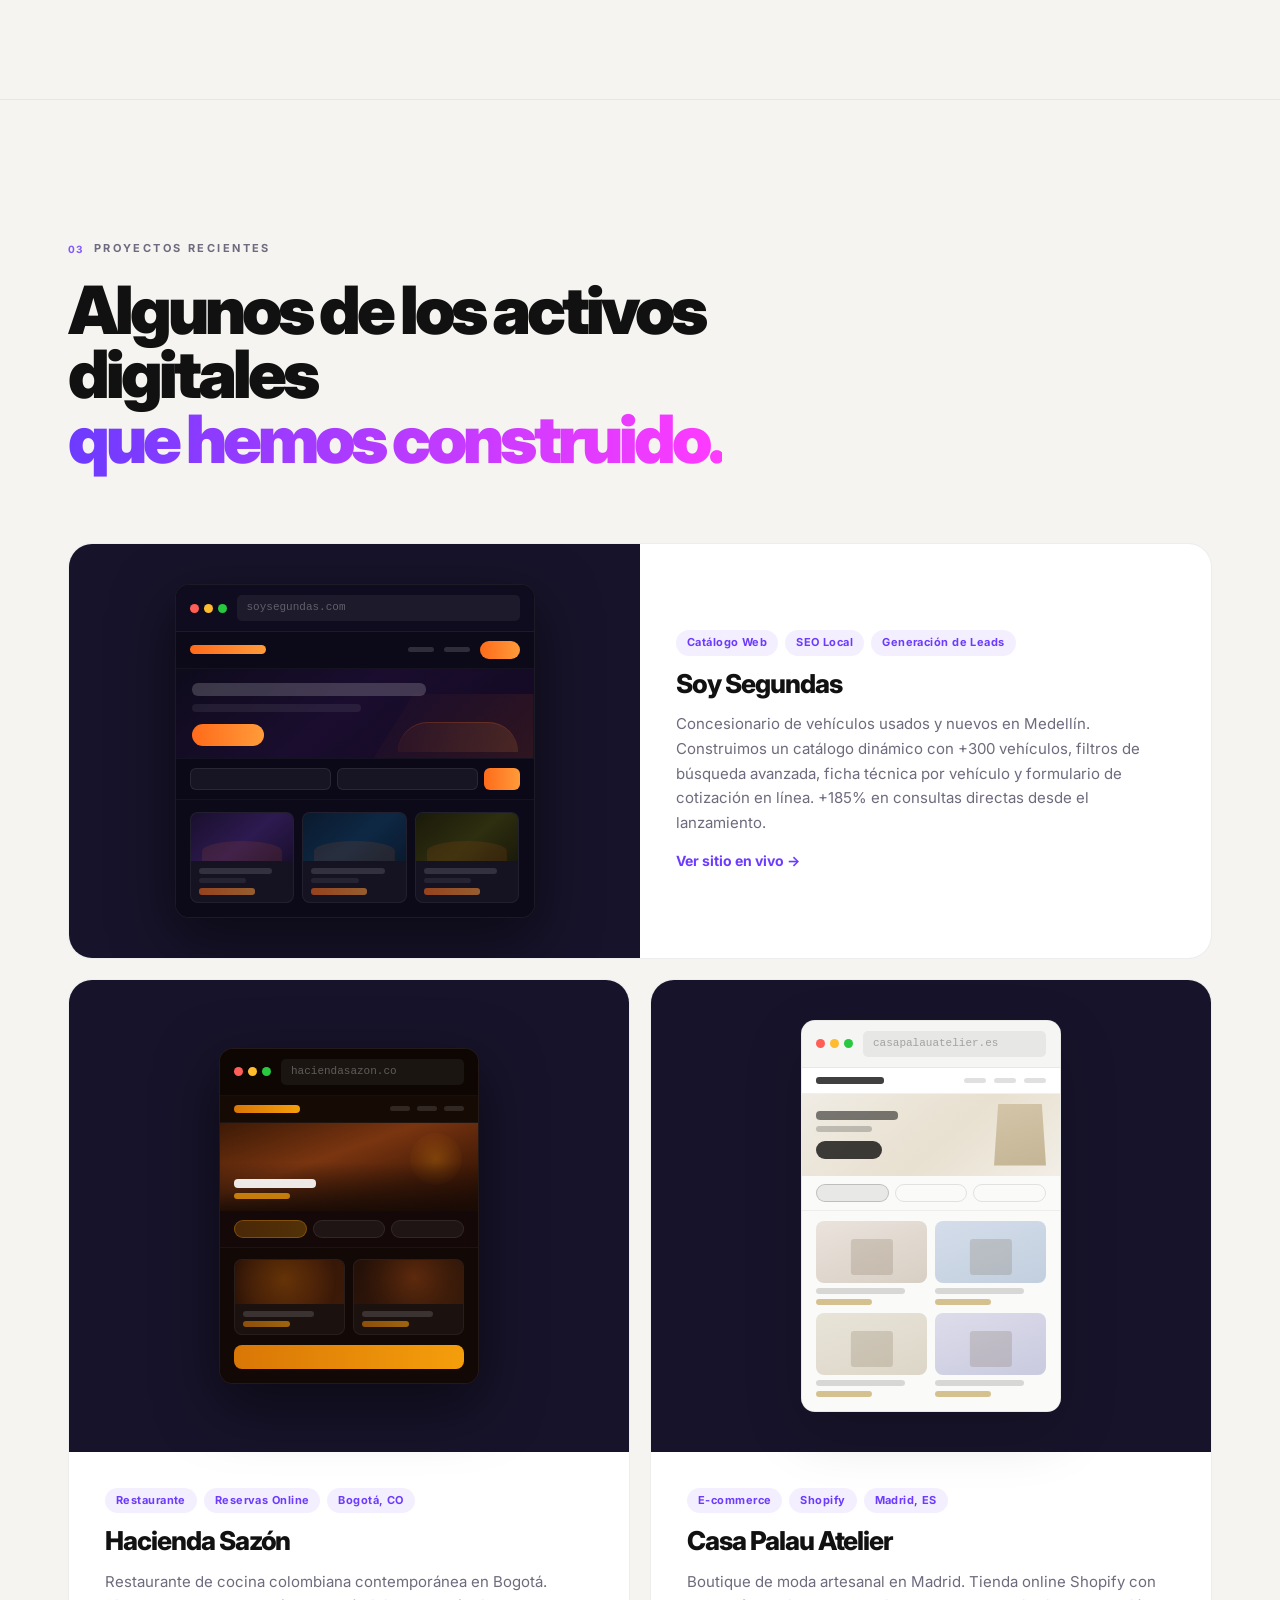
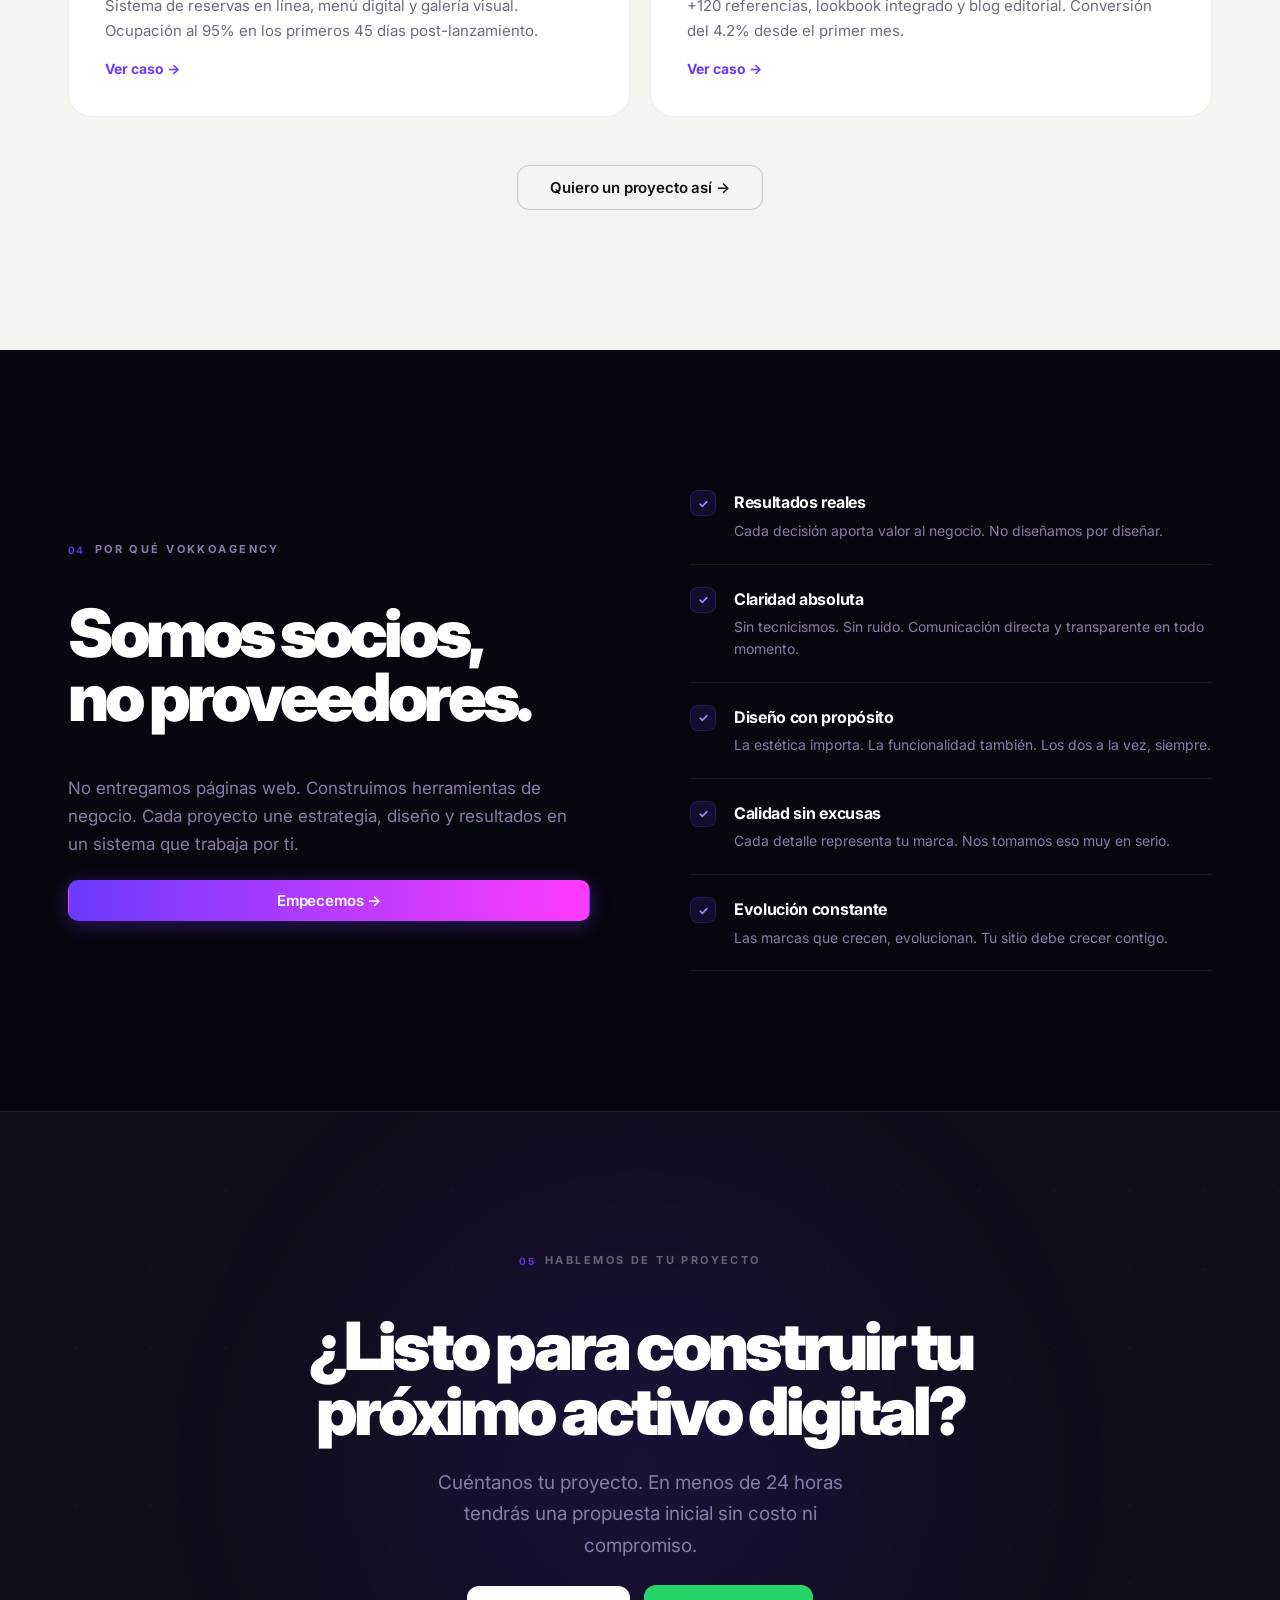
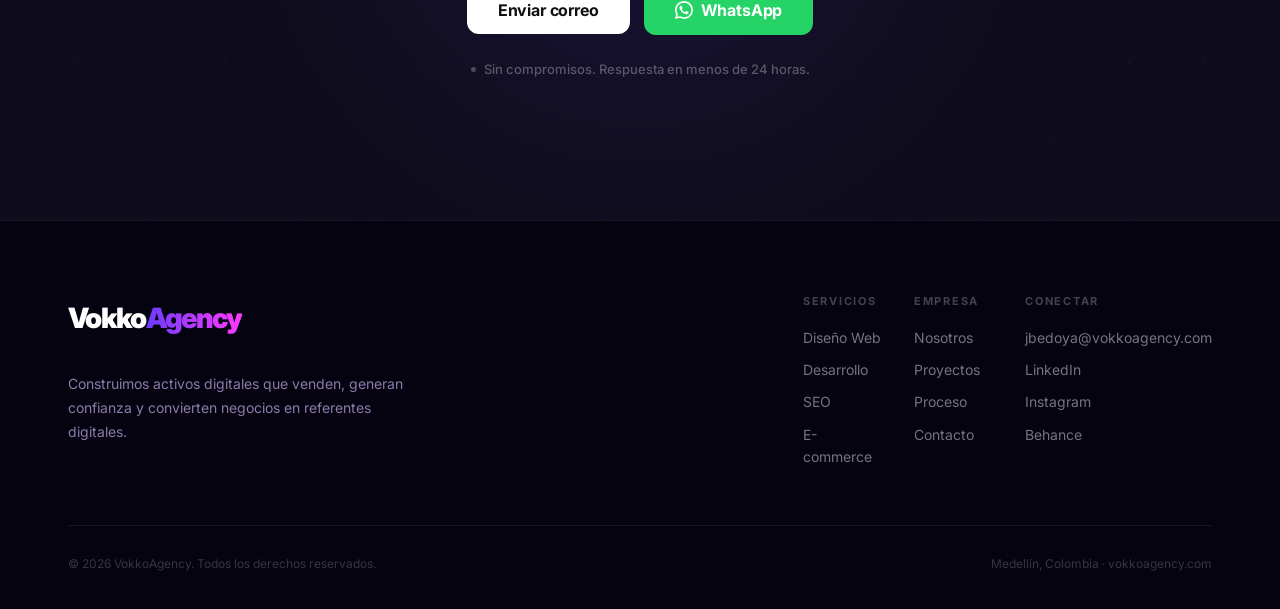
==== commit 232c5bf6: "Apply 7 site corrections: logo line-height, counters, mockups, nav-active, team photos - Fix 1: What" ====
--- a/index.html
+++ b/index.html
@@ -194,7 +194,7 @@
 
           <div class="stat-item reveal">
             <div class="stat-value">
-              <span class="stat-number" data-target="40">0</span><span class="stat-suffix">+</span>
+              <span class="stat-number" data-target="33">0</span><span class="stat-suffix">+</span>
             </div>
             <div class="stat-label">Proyectos entregados</div>
           </div>
@@ -203,7 +203,7 @@
 
           <div class="stat-item reveal">
             <div class="stat-value">
-              <span class="stat-number" data-target="35">0</span><span class="stat-suffix">+</span>
+              <span class="stat-number" data-target="31">0</span><span class="stat-suffix">+</span>
             </div>
             <div class="stat-label">Clientes satisfechos</div>
           </div>
@@ -212,7 +212,7 @@
 
           <div class="stat-item reveal">
             <div class="stat-value">
-              <span class="stat-number" data-target="5">0</span><span class="stat-suffix">+</span>
+              <span class="stat-number" data-target="3">0</span><span class="stat-suffix">+</span>
             </div>
             <div class="stat-label">Años de experiencia</div>
           </div>
@@ -221,7 +221,7 @@
 
           <div class="stat-item reveal">
             <div class="stat-value">
-              <span class="stat-number" data-target="4">0</span><span class="stat-suffix">+</span>
+              <span class="stat-number" data-target="3">0</span><span class="stat-suffix">+</span>
             </div>
             <div class="stat-label">Países atendidos</div>
           </div>
@@ -422,36 +422,56 @@
           <article class="project-card project-featured reveal">
             <div class="project-visual" aria-hidden="true">
               <div class="project-mockup pm-segundas">
+                <!-- Browser chrome -->
                 <div class="pm-bar">
                   <div class="pm-bar-dots"><span></span><span></span><span></span></div>
                   <div class="pm-bar-url">soysegundas.com</div>
                 </div>
-                <div class="pm-body">
-                  <div class="pm-search-row">
-                    <div class="pm-search-box"></div>
-                    <div class="pm-search-btn"></div>
-                  </div>
-                  <div class="pm-vehicle-grid">
-                    <div class="pm-vehicle-card">
-                      <div class="pm-vehicle-img"></div>
-                      <div class="pm-vehicle-info">
-                        <div class="pm-block pm-v-title"></div>
-                        <div class="pm-block pm-v-price"></div>
-                      </div>
-                    </div>
-                    <div class="pm-vehicle-card">
-                      <div class="pm-vehicle-img"></div>
-                      <div class="pm-vehicle-info">
-                        <div class="pm-block pm-v-title"></div>
-                        <div class="pm-block pm-v-price"></div>
-                      </div>
-                    </div>
-                    <div class="pm-vehicle-card">
-                      <div class="pm-vehicle-img"></div>
-                      <div class="pm-vehicle-info">
-                        <div class="pm-block pm-v-title"></div>
-                        <div class="pm-block pm-v-price"></div>
-                      </div>
+                <!-- Site navigation -->
+                <div class="pm-seg-nav">
+                  <div class="pm-seg-logo"></div>
+                  <div class="pm-seg-navlinks">
+                    <div class="pm-seg-navlink"></div>
+                    <div class="pm-seg-navlink"></div>
+                    <div class="pm-seg-navbtn"></div>
+                  </div>
+                </div>
+                <!-- Hero section -->
+                <div class="pm-car-hero">
+                  <div class="pm-car-title"></div>
+                  <div class="pm-car-sub"></div>
+                  <div class="pm-car-cta"></div>
+                </div>
+                <!-- Search/filter bar -->
+                <div class="pm-seg-search">
+                  <div class="pm-seg-filter"></div>
+                  <div class="pm-seg-filter"></div>
+                  <div class="pm-seg-searchbtn"></div>
+                </div>
+                <!-- Vehicle cards -->
+                <div class="pm-seg-grid">
+                  <div class="pm-seg-card">
+                    <div class="pm-seg-car-img"></div>
+                    <div class="pm-seg-card-info">
+                      <div class="pm-seg-car-name"></div>
+                      <div class="pm-seg-car-year"></div>
+                      <div class="pm-seg-car-price"></div>
+                    </div>
+                  </div>
+                  <div class="pm-seg-card">
+                    <div class="pm-seg-car-img pm-seg-car-img-2"></div>
+                    <div class="pm-seg-card-info">
+                      <div class="pm-seg-car-name"></div>
+                      <div class="pm-seg-car-year"></div>
+                      <div class="pm-seg-car-price"></div>
+                    </div>
+                  </div>
+                  <div class="pm-seg-card">
+                    <div class="pm-seg-car-img pm-seg-car-img-3"></div>
+                    <div class="pm-seg-card-info">
+                      <div class="pm-seg-car-name"></div>
+                      <div class="pm-seg-car-year"></div>
+                      <div class="pm-seg-car-price"></div>
                     </div>
                   </div>
                 </div>
@@ -473,15 +493,52 @@
           <article class="project-card reveal">
             <div class="project-visual" aria-hidden="true">
               <div class="project-mockup pm-sazon">
-                <div class="pm-hero-img"></div>
-                <div class="pm-body">
-                  <div class="pm-block pm-title"></div>
-                  <div class="pm-menu-row">
-                    <div class="pm-menu-item"></div>
-                    <div class="pm-menu-item"></div>
-                    <div class="pm-menu-item"></div>
-                  </div>
-                  <div class="pm-block pm-cta-sm"></div>
+                <!-- Browser chrome -->
+                <div class="pm-bar pm-bar-dark">
+                  <div class="pm-bar-dots"><span></span><span></span><span></span></div>
+                  <div class="pm-bar-url">haciendasazon.co</div>
+                </div>
+                <!-- Restaurant nav -->
+                <div class="pm-saz-nav">
+                  <div class="pm-saz-logo"></div>
+                  <div class="pm-saz-navlinks">
+                    <div class="pm-saz-navlink"></div>
+                    <div class="pm-saz-navlink"></div>
+                    <div class="pm-saz-navlink"></div>
+                  </div>
+                </div>
+                <!-- Hero food image -->
+                <div class="pm-saz-hero">
+                  <div class="pm-saz-hero-text">
+                    <div class="pm-saz-hero-title"></div>
+                    <div class="pm-saz-hero-sub"></div>
+                  </div>
+                </div>
+                <!-- Category tabs -->
+                <div class="pm-saz-cats">
+                  <div class="pm-saz-cat active"></div>
+                  <div class="pm-saz-cat"></div>
+                  <div class="pm-saz-cat"></div>
+                </div>
+                <!-- Food cards + Reserve button -->
+                <div class="pm-saz-body">
+                  <div class="pm-saz-foodgrid">
+                    <div class="pm-saz-foodcard">
+                      <div class="pm-saz-food-img"></div>
+                      <div class="pm-saz-food-info">
+                        <div class="pm-saz-food-name"></div>
+                        <div class="pm-saz-food-price"></div>
+                      </div>
+                    </div>
+                    <div class="pm-saz-foodcard">
+                      <div class="pm-saz-food-img pm-saz-food-img-2"></div>
+                      <div class="pm-saz-food-info">
+                        <div class="pm-saz-food-name"></div>
+                        <div class="pm-saz-food-price"></div>
+                      </div>
+                    </div>
+                  </div>
+                  <div class="pm-saz-reserve"></div>
                 </div>
               </div>
             </div>
@@ -501,28 +558,56 @@
           <article class="project-card reveal">
             <div class="project-visual" aria-hidden="true">
               <div class="project-mockup pm-palau">
-                <div class="pm-bar pm-bar-light"></div>
-                <div class="pm-body">
-                  <div class="pm-product-grid">
-                    <div class="pm-product-card">
-                      <div class="pm-product-img"></div>
-                      <div class="pm-block pm-p-name"></div>
-                      <div class="pm-block pm-p-price"></div>
-                    </div>
-                    <div class="pm-product-card">
-                      <div class="pm-product-img"></div>
-                      <div class="pm-block pm-p-name"></div>
-                      <div class="pm-block pm-p-price"></div>
-                    </div>
-                    <div class="pm-product-card">
-                      <div class="pm-product-img"></div>
-                      <div class="pm-block pm-p-name"></div>
-                      <div class="pm-block pm-p-price"></div>
-                    </div>
-                    <div class="pm-product-card">
-                      <div class="pm-product-img"></div>
-                      <div class="pm-block pm-p-name"></div>
-                      <div class="pm-block pm-p-price"></div>
+                <!-- Browser chrome -->
+                <div class="pm-bar pm-bar-light">
+                  <div class="pm-bar-dots pm-bar-dots-light"><span></span><span></span><span></span></div>
+                  <div class="pm-bar-url pm-bar-url-light">casapalauatelier.es</div>
+                </div>
+                <!-- Boutique nav -->
+                <div class="pm-pal-nav">
+                  <div class="pm-pal-logo"></div>
+                  <div class="pm-pal-navlinks">
+                    <div class="pm-pal-navlink"></div>
+                    <div class="pm-pal-navlink"></div>
+                    <div class="pm-pal-navlink"></div>
+                  </div>
+                </div>
+                <!-- Fashion banner -->
+                <div class="pm-pal-banner">
+                  <div class="pm-pal-banner-text">
+                    <div class="pm-pal-banner-title"></div>
+                    <div class="pm-pal-banner-sub"></div>
+                    <div class="pm-pal-banner-cta"></div>
+                  </div>
+                </div>
+                <!-- Filter bar -->
+                <div class="pm-pal-filters">
+                  <div class="pm-pal-filter active"></div>
+                  <div class="pm-pal-filter"></div>
+                  <div class="pm-pal-filter"></div>
+                </div>
+                <!-- Product grid -->
+                <div class="pm-pal-body">
+                  <div class="pm-pal-grid">
+                    <div class="pm-pal-productcard">
+                      <div class="pm-pal-product-img pm-pal-product-img-1"></div>
+                      <div class="pm-pal-product-name"></div>
+                      <div class="pm-pal-product-price"></div>
+                    </div>
+                    <div class="pm-pal-productcard">
+                      <div class="pm-pal-product-img pm-pal-product-img-2"></div>
+                      <div class="pm-pal-product-name"></div>
+                      <div class="pm-pal-product-price"></div>
+                    </div>
+                    <div class="pm-pal-productcard">
+                      <div class="pm-pal-product-img pm-pal-product-img-3"></div>
+                      <div class="pm-pal-product-name"></div>
+                      <div class="pm-pal-product-price"></div>
+                    </div>
+                    <div class="pm-pal-productcard">
+                      <div class="pm-pal-product-img pm-pal-product-img-4"></div>
+                      <div class="pm-pal-product-name"></div>
+                      <div class="pm-pal-product-price"></div>
                     </div>
                   </div>
                 </div>
--- a/css/style.css
+++ b/css/style.css
@@ -216,8 +216,8 @@
   display: inline-flex;
   align-items: baseline;
   flex-shrink: 0;
-  line-height: 1.4;
-  padding: 4px 2px 6px 0;
+  line-height: 1.5;
+  padding: 4px 2px 8px 0;
 }
 
 .logo-vokko { color: #FFFFFF; }
@@ -226,7 +226,7 @@
   -webkit-background-clip: text;
   -webkit-text-fill-color: transparent;
   background-clip: text;
-  padding-bottom: 5px;
+  padding-bottom: 7px;
 }
 
 .nav-links {
@@ -1133,24 +1133,15 @@
   border-radius: 8px;
 }
 
-/* ── Soy Segundas mockup ── */
+/* ── Soy Segundas mockup (redesigned) ── */
 .pm-segundas {
-  background: #0D0A1A;
-  border: 1px solid rgba(255,255,255,0.06);
-  border-radius: 12px;
+  background: #090712;
+  border: 1px solid rgba(255,255,255,0.08);
+  border-radius: 14px;
   overflow: hidden;
   width: 100%;
-  max-width: 340px;
-}
-
-.pm-segundas .pm-bar {
-  height: auto;
-  background: #120F22;
-  border-bottom: 1px solid rgba(255,255,255,0.05);
-  display: flex;
-  align-items: center;
-  gap: 10px;
-  padding: 10px 14px;
+  max-width: 360px;
+  box-shadow: 0 20px 60px rgba(0,0,0,0.5);
 }
 
 .pm-bar-dots {
@@ -1167,6 +1158,10 @@
 .pm-bar-dots span:nth-child(1) { background: #FF5F57; }
 .pm-bar-dots span:nth-child(2) { background: #FEBC2E; }
 .pm-bar-dots span:nth-child(3) { background: #28C840; }
+
+.pm-bar-dots-light span:nth-child(1) { background: #FF5F57; }
+.pm-bar-dots-light span:nth-child(2) { background: #FEBC2E; }
+.pm-bar-dots-light span:nth-child(3) { background: #28C840; }
 
 .pm-bar-url {
   background: rgba(255,255,255,0.06);
@@ -1178,169 +1173,576 @@
   font-family: monospace;
 }
 
-.pm-search-row {
-  display: flex;
-  gap: 8px;
-  margin-bottom: 14px;
-}
-
-.pm-search-box {
+.pm-bar-url-light {
+  background: rgba(0,0,0,0.06);
+  color: rgba(0,0,0,0.3);
+}
+
+.pm-segundas .pm-bar {
+  height: auto;
+  background: #0F0C1F;
+  border-bottom: 1px solid rgba(255,255,255,0.06);
+  display: flex;
+  align-items: center;
+  gap: 10px;
+  padding: 10px 14px;
+}
+
+.pm-bar-dark {
+  height: auto;
+  background: #0D0603 !important;
+  border-bottom: 1px solid rgba(255,255,255,0.04) !important;
+  display: flex !important;
+  align-items: center !important;
+  gap: 10px !important;
+  padding: 10px 14px !important;
+}
+
+/* Soy Segundas — site nav */
+.pm-seg-nav {
+  background: #0C0918;
+  padding: 9px 14px;
+  display: flex;
+  align-items: center;
+  justify-content: space-between;
+  border-bottom: 1px solid rgba(255,255,255,0.04);
+}
+
+.pm-seg-logo {
+  width: 76px;
+  height: 9px;
+  background: linear-gradient(90deg, #FF6B1A 0%, #FF9B3A 100%);
+  border-radius: 5px;
+}
+
+.pm-seg-navlinks {
+  display: flex;
+  gap: 10px;
+  align-items: center;
+}
+
+.pm-seg-navlink {
+  width: 26px;
+  height: 5px;
+  background: rgba(255,255,255,0.15);
+  border-radius: 3px;
+}
+
+.pm-seg-navbtn {
+  width: 40px;
+  height: 18px;
+  background: linear-gradient(90deg, #FF6B1A, #FF9B3A);
+  border-radius: 9px;
+}
+
+/* Soy Segundas — hero section */
+.pm-car-hero {
+  background: linear-gradient(140deg, #0E0B1C 0%, #1A0D2E 45%, #120920 100%);
+  padding: 14px 16px 12px;
+  position: relative;
+  overflow: hidden;
+  min-height: 86px;
+}
+
+.pm-car-hero::before {
+  content: '';
+  position: absolute;
+  bottom: 0;
+  right: 0;
+  width: 160px;
+  height: 64px;
+  background: linear-gradient(135deg, transparent 0%, rgba(255,107,26,0.12) 100%);
+  clip-path: polygon(25% 0%, 100% 0%, 100% 100%, 0% 100%);
+}
+
+.pm-car-hero::after {
+  content: '';
+  position: absolute;
+  bottom: 6px;
+  right: 16px;
+  width: 120px;
+  height: 30px;
+  background: linear-gradient(90deg, rgba(255,107,26,0.06) 0%, rgba(255,155,58,0.14) 100%);
+  border-radius: 60px 60px 0 0;
+  border-top: 1.5px solid rgba(255,107,26,0.2);
+}
+
+.pm-car-title {
+  width: 72%;
+  height: 13px;
+  background: rgba(255,255,255,0.18);
+  border-radius: 6px;
+  margin-bottom: 8px;
+}
+
+.pm-car-sub {
+  width: 52%;
+  height: 8px;
+  background: rgba(255,255,255,0.07);
+  border-radius: 4px;
+  margin-bottom: 12px;
+}
+
+.pm-car-cta {
+  width: 72px;
+  height: 22px;
+  background: linear-gradient(90deg, #FF6B1A, #FF9B3A);
+  border-radius: 11px;
+}
+
+/* Soy Segundas — search bar */
+.pm-seg-search {
+  display: flex;
+  gap: 6px;
+  padding: 9px 14px;
+  background: #0B0918;
+  border-top: 1px solid rgba(255,255,255,0.04);
+  border-bottom: 1px solid rgba(255,255,255,0.04);
+}
+
+.pm-seg-filter {
   flex: 1;
-  height: 28px;
-  background: rgba(255,255,255,0.06);
-  border-radius: 7px;
+  height: 22px;
+  background: rgba(255,255,255,0.05);
   border: 1px solid rgba(255,255,255,0.08);
-}
-
-.pm-search-btn {
-  width: 48px;
-  height: 28px;
-  background: linear-gradient(90deg, rgba(108,59,255,0.5), rgba(255,59,255,0.5));
-  border-radius: 7px;
-}
-
-.pm-vehicle-grid {
+  border-radius: 6px;
+}
+
+.pm-seg-searchbtn {
+  width: 36px;
+  height: 22px;
+  background: linear-gradient(90deg, #FF6B1A, #FF9B3A);
+  border-radius: 6px;
+  flex-shrink: 0;
+}
+
+/* Soy Segundas — vehicle grid */
+.pm-seg-grid {
   display: grid;
   grid-template-columns: repeat(3, 1fr);
   gap: 8px;
-}
-
-.pm-vehicle-card {
+  padding: 12px 14px 14px;
+  background: #0C0919;
+}
+
+.pm-seg-card {
   background: rgba(255,255,255,0.04);
-  border: 1px solid rgba(255,255,255,0.05);
+  border: 1px solid rgba(255,255,255,0.06);
   border-radius: 8px;
   overflow: hidden;
 }
 
-.pm-vehicle-img {
-  height: 44px;
-  background: linear-gradient(135deg, rgba(108,59,255,0.12), rgba(255,59,255,0.08));
-}
-
-.pm-vehicle-info {
+.pm-seg-car-img {
+  height: 48px;
+  background: linear-gradient(140deg, #1A0F2E 0%, #2D1A50 55%, #1A0F2E 100%);
+  position: relative;
+  overflow: hidden;
+}
+
+.pm-seg-car-img::after {
+  content: '';
+  position: absolute;
+  bottom: 0;
+  left: 50%;
+  transform: translateX(-50%);
+  width: 78%;
+  height: 20px;
+  background: rgba(255,107,26,0.1);
+  border-radius: 50% 50% 0 0;
+}
+
+.pm-seg-car-img-2 {
+  background: linear-gradient(140deg, #0A1A2E 0%, #0E2844 55%, #0A1A2E 100%);
+}
+
+.pm-seg-car-img-3 {
+  background: linear-gradient(140deg, #1A1A0A 0%, #2E2E10 55%, #1A1A0A 100%);
+}
+
+.pm-seg-card-info {
   padding: 7px 8px;
-  display: flex;
-  flex-direction: column;
-  gap: 5px;
-}
-
-.pm-v-title {
+}
+
+.pm-seg-car-name {
+  width: 85%;
+  height: 6px;
+  background: rgba(255,255,255,0.13);
+  border-radius: 3px;
+  margin-bottom: 4px;
+}
+
+.pm-seg-car-year {
+  width: 55%;
+  height: 5px;
+  background: rgba(255,255,255,0.07);
+  border-radius: 3px;
+  margin-bottom: 5px;
+}
+
+.pm-seg-car-price {
+  width: 65%;
   height: 7px;
-  width: 85%;
-  background: rgba(255,255,255,0.12);
-  border-radius: 4px;
-}
-
-.pm-v-price {
-  height: 6px;
-  width: 60%;
-  background: rgba(108,59,255,0.35);
-  border-radius: 4px;
-}
-
-/* ── Hacienda Sazón mockup ── */
+  background: linear-gradient(90deg, rgba(255,107,26,0.55), rgba(255,155,58,0.55));
+  border-radius: 3px;
+}
+
+/* ── Hacienda Sazón mockup (redesigned) ── */
 .pm-sazon {
-  background: #1C0F0A;
-  border: 1px solid rgba(255,255,255,0.06);
-  border-radius: 12px;
+  background: #120806;
+  border: 1px solid rgba(255,255,255,0.07);
+  border-radius: 14px;
   overflow: hidden;
   width: 100%;
-  max-width: 240px;
-}
-
-.pm-sazon .pm-bar {
-  background: #120A06;
-  border-bottom: 1px solid rgba(255,255,255,0.05);
-}
-
-.pm-hero-img {
-  width: 100%;
-  height: 80px;
-  background: linear-gradient(135deg, #3D1A08 0%, #6B2D0E 50%, #3D1A08 100%);
+  max-width: 260px;
+  box-shadow: 0 20px 60px rgba(0,0,0,0.5);
+}
+
+/* Sazón — site nav */
+.pm-saz-nav {
+  background: #160A05;
+  padding: 9px 14px;
+  display: flex;
+  align-items: center;
+  justify-content: space-between;
+  border-bottom: 1px solid rgba(255,255,255,0.04);
+}
+
+.pm-saz-logo {
+  width: 66px;
+  height: 8px;
+  background: linear-gradient(90deg, #D97706, #F59E0B);
+  border-radius: 4px;
+}
+
+.pm-saz-navlinks {
+  display: flex;
+  gap: 7px;
+}
+
+.pm-saz-navlink {
+  width: 20px;
+  height: 5px;
+  background: rgba(255,255,255,0.12);
+  border-radius: 3px;
+}
+
+/* Sazón — hero food image */
+.pm-saz-hero {
+  height: 88px;
+  background: linear-gradient(160deg, #3D1A06 0%, #7A3510 40%, #4A1E08 70%, #2A0E04 100%);
   position: relative;
   overflow: hidden;
-}
-
-.pm-hero-img::after {
+  display: flex;
+  align-items: flex-end;
+  padding: 0 14px 12px;
+}
+
+.pm-saz-hero::before {
+  content: '';
+  position: absolute;
+  top: 10px;
+  right: 16px;
+  width: 52px;
+  height: 52px;
+  background: radial-gradient(circle, rgba(245,158,11,0.25) 0%, rgba(217,119,6,0.1) 55%, transparent 80%);
+  border-radius: 50%;
+}
+
+.pm-saz-hero::after {
   content: '';
   position: absolute;
   inset: 0;
-  background: linear-gradient(to bottom, transparent 40%, rgba(28,15,10,0.8));
-}
-
-.pm-sazon .pm-body {
-  padding: 14px;
-}
-
-.pm-sazon .pm-title {
-  background: rgba(255,255,255,0.14);
-  height: 10px;
-  width: 70%;
-  margin-bottom: 12px;
-}
-
-.pm-menu-row {
-  display: flex;
-  flex-direction: column;
-  gap: 7px;
-  margin-bottom: 12px;
-}
-
-.pm-menu-item {
-  height: 8px;
-  background: rgba(255,255,255,0.07);
+  background: linear-gradient(to top, rgba(22,10,5,0.9) 0%, transparent 55%);
+}
+
+.pm-saz-hero-text {
+  position: relative;
+  z-index: 2;
+}
+
+.pm-saz-hero-title {
+  width: 82px;
+  height: 9px;
+  background: rgba(255,255,255,0.9);
   border-radius: 4px;
-  border-left: 2px solid rgba(200,100,30,0.6);
-  padding-left: 6px;
-}
-
-.pm-menu-item:nth-child(2) { width: 85%; }
-.pm-menu-item:nth-child(3) { width: 70%; }
-
-/* ── Casa Palau Atelier mockup ── */
-.pm-palau {
-  background: #FAFAF8;
-  border: 1px solid rgba(0,0,0,0.06);
-  border-radius: 12px;
-  overflow: hidden;
-  width: 100%;
-  max-width: 240px;
-}
-
-.pm-palau .pm-body {
-  padding: 14px;
-}
-
-.pm-product-grid {
+  margin-bottom: 5px;
+}
+
+.pm-saz-hero-sub {
+  width: 56px;
+  height: 6px;
+  background: rgba(245,158,11,0.75);
+  border-radius: 3px;
+}
+
+/* Sazón — category tabs */
+.pm-saz-cats {
+  display: flex;
+  gap: 6px;
+  padding: 9px 14px;
+  background: #140908;
+  border-bottom: 1px solid rgba(255,255,255,0.04);
+}
+
+.pm-saz-cat {
+  height: 18px;
+  border-radius: 9px;
+  background: rgba(255,255,255,0.05);
+  border: 1px solid rgba(255,255,255,0.08);
+  flex: 1;
+}
+
+.pm-saz-cat.active {
+  background: linear-gradient(90deg, rgba(217,119,6,0.28), rgba(245,158,11,0.28));
+  border-color: rgba(245,158,11,0.3);
+}
+
+/* Sazón — food cards */
+.pm-saz-body {
+  padding: 11px 14px 14px;
+  background: #120806;
+}
+
+.pm-saz-foodgrid {
   display: grid;
   grid-template-columns: 1fr 1fr;
   gap: 8px;
-}
-
-.pm-product-card {
+  margin-bottom: 10px;
+}
+
+.pm-saz-foodcard {
+  background: rgba(255,255,255,0.04);
+  border: 1px solid rgba(255,255,255,0.06);
+  border-radius: 8px;
+  overflow: hidden;
+}
+
+.pm-saz-food-img {
+  height: 44px;
+  background: radial-gradient(circle at 45% 45%, rgba(217,119,6,0.3) 0%, rgba(151,73,12,0.2) 55%, transparent 80%),
+              linear-gradient(135deg, #2A1206 0%, #3D1A08 100%);
+}
+
+.pm-saz-food-img-2 {
+  background: radial-gradient(circle at 55% 40%, rgba(180,80,20,0.35) 0%, rgba(100,45,10,0.2) 55%, transparent 80%),
+              linear-gradient(135deg, #241008 0%, #381A0A 100%);
+}
+
+.pm-saz-food-info {
+  padding: 7px 8px;
+}
+
+.pm-saz-food-name {
+  width: 76%;
+  height: 6px;
+  background: rgba(255,255,255,0.14);
+  border-radius: 3px;
+  margin-bottom: 4px;
+}
+
+.pm-saz-food-price {
+  width: 50%;
+  height: 6px;
+  background: linear-gradient(90deg, rgba(217,119,6,0.6), rgba(245,158,11,0.6));
+  border-radius: 3px;
+}
+
+.pm-saz-reserve {
+  width: 100%;
+  height: 24px;
+  background: linear-gradient(90deg, #D97706, #F59E0B);
+  border-radius: 8px;
+}
+
+/* ── Casa Palau Atelier mockup (redesigned) ── */
+.pm-palau {
+  background: #FAFAF8;
+  border: 1px solid rgba(0,0,0,0.07);
+  border-radius: 14px;
+  overflow: hidden;
+  width: 100%;
+  max-width: 260px;
+  box-shadow: 0 20px 60px rgba(0,0,0,0.15);
+}
+
+/* Palau — browser bar */
+.pm-palau .pm-bar-light {
+  background: #F5F5F3;
+  border-bottom: 1px solid rgba(0,0,0,0.06);
+  display: flex;
+  align-items: center;
+  gap: 10px;
+  padding: 10px 14px;
+  height: auto;
+}
+
+/* Palau — site nav */
+.pm-pal-nav {
+  background: #FFFFFF;
+  padding: 9px 14px;
+  display: flex;
+  align-items: center;
+  justify-content: space-between;
+  border-bottom: 1px solid rgba(0,0,0,0.06);
+}
+
+.pm-pal-logo {
+  width: 68px;
+  height: 7px;
+  background: rgba(0,0,0,0.75);
+  border-radius: 3px;
+}
+
+.pm-pal-navlinks {
+  display: flex;
+  gap: 8px;
+}
+
+.pm-pal-navlink {
+  width: 22px;
+  height: 5px;
+  background: rgba(0,0,0,0.12);
+  border-radius: 3px;
+}
+
+/* Palau — fashion banner */
+.pm-pal-banner {
+  height: 82px;
+  background: linear-gradient(140deg, #F0ECE4 0%, #E8E0D0 55%, #F2EEE6 100%);
+  position: relative;
+  overflow: hidden;
+  display: flex;
+  align-items: center;
+  padding: 0 14px;
+}
+
+.pm-pal-banner::before {
+  content: '';
+  position: absolute;
+  right: 14px;
+  top: 50%;
+  transform: translateY(-50%);
+  width: 52px;
+  height: 62px;
+  background: linear-gradient(165deg, #D4C5A9 0%, #C4B595 100%);
+  border-radius: 5px 5px 0 0;
+  clip-path: polygon(8% 0%, 92% 0%, 100% 100%, 0% 100%);
+}
+
+.pm-pal-banner-text {
+  z-index: 2;
+}
+
+.pm-pal-banner-title {
+  width: 82px;
+  height: 9px;
+  background: rgba(0,0,0,0.5);
+  border-radius: 4px;
+  margin-bottom: 6px;
+}
+
+.pm-pal-banner-sub {
+  width: 56px;
+  height: 6px;
+  background: rgba(0,0,0,0.2);
+  border-radius: 3px;
+  margin-bottom: 9px;
+}
+
+.pm-pal-banner-cta {
+  width: 66px;
+  height: 18px;
+  background: rgba(0,0,0,0.75);
+  border-radius: 9px;
+}
+
+/* Palau — filter bar */
+.pm-pal-filters {
+  display: flex;
+  gap: 6px;
+  padding: 8px 14px;
+  background: #FAFAF8;
+  border-bottom: 1px solid rgba(0,0,0,0.05);
+}
+
+.pm-pal-filter {
+  height: 18px;
+  border-radius: 9px;
+  border: 1px solid rgba(0,0,0,0.1);
+  background: transparent;
+  flex: 1;
+}
+
+.pm-pal-filter.active {
+  background: rgba(0,0,0,0.07);
+  border-color: rgba(0,0,0,0.18);
+}
+
+/* Palau — product grid */
+.pm-pal-body {
+  padding: 10px 14px 14px;
+  background: #FAFAF8;
+}
+
+.pm-pal-grid {
+  display: grid;
+  grid-template-columns: 1fr 1fr;
+  gap: 8px;
+}
+
+.pm-pal-productcard {
   display: flex;
   flex-direction: column;
   gap: 5px;
 }
 
-.pm-product-img {
-  height: 54px;
-  background: linear-gradient(135deg, #F0EDE8, #E8E3DC);
-  border-radius: 6px;
-}
-
-.pm-p-name {
-  height: 7px;
+.pm-pal-product-img {
+  height: 62px;
+  border-radius: 8px;
+  position: relative;
+  overflow: hidden;
+}
+
+.pm-pal-product-img::after {
+  content: '';
+  position: absolute;
+  bottom: 8px;
+  left: 50%;
+  transform: translateX(-50%);
+  width: 38%;
+  height: 58%;
+  background: rgba(100,80,50,0.18);
+  border-radius: 3px;
+}
+
+.pm-pal-product-img-1 {
+  background: linear-gradient(160deg, #EAE3DC 0%, #D8CFC4 100%);
+}
+
+.pm-pal-product-img-2 {
+  background: linear-gradient(160deg, #D4DDEA 0%, #C2CFDE 100%);
+}
+
+.pm-pal-product-img-3 {
+  background: linear-gradient(160deg, #E8E4D8 0%, #DCD6C8 100%);
+}
+
+.pm-pal-product-img-4 {
+  background: linear-gradient(160deg, #DCDCEA 0%, #CACAE0 100%);
+}
+
+.pm-pal-product-name {
   width: 80%;
-  background: rgba(0,0,0,0.1);
-  border-radius: 4px;
-}
-
-.pm-p-price {
   height: 6px;
+  background: rgba(0,0,0,0.14);
+  border-radius: 3px;
+}
+
+.pm-pal-product-price {
   width: 50%;
-  background: rgba(0,0,0,0.06);
-  border-radius: 4px;
+  height: 6px;
+  background: rgba(185,148,60,0.55);
+  border-radius: 3px;
 }
 
 .projects-cta {
@@ -1526,9 +1928,12 @@
 
 .footer-logo {
   font-size: 28px;
+  font-weight: 900;
+  letter-spacing: -0.06em;
+  line-height: 1.5;
   display: inline-flex;
   align-items: baseline;
-  padding: 4px 2px 6px 0;
+  padding: 4px 2px 8px 0;
   margin-bottom: 18px;
 }
 
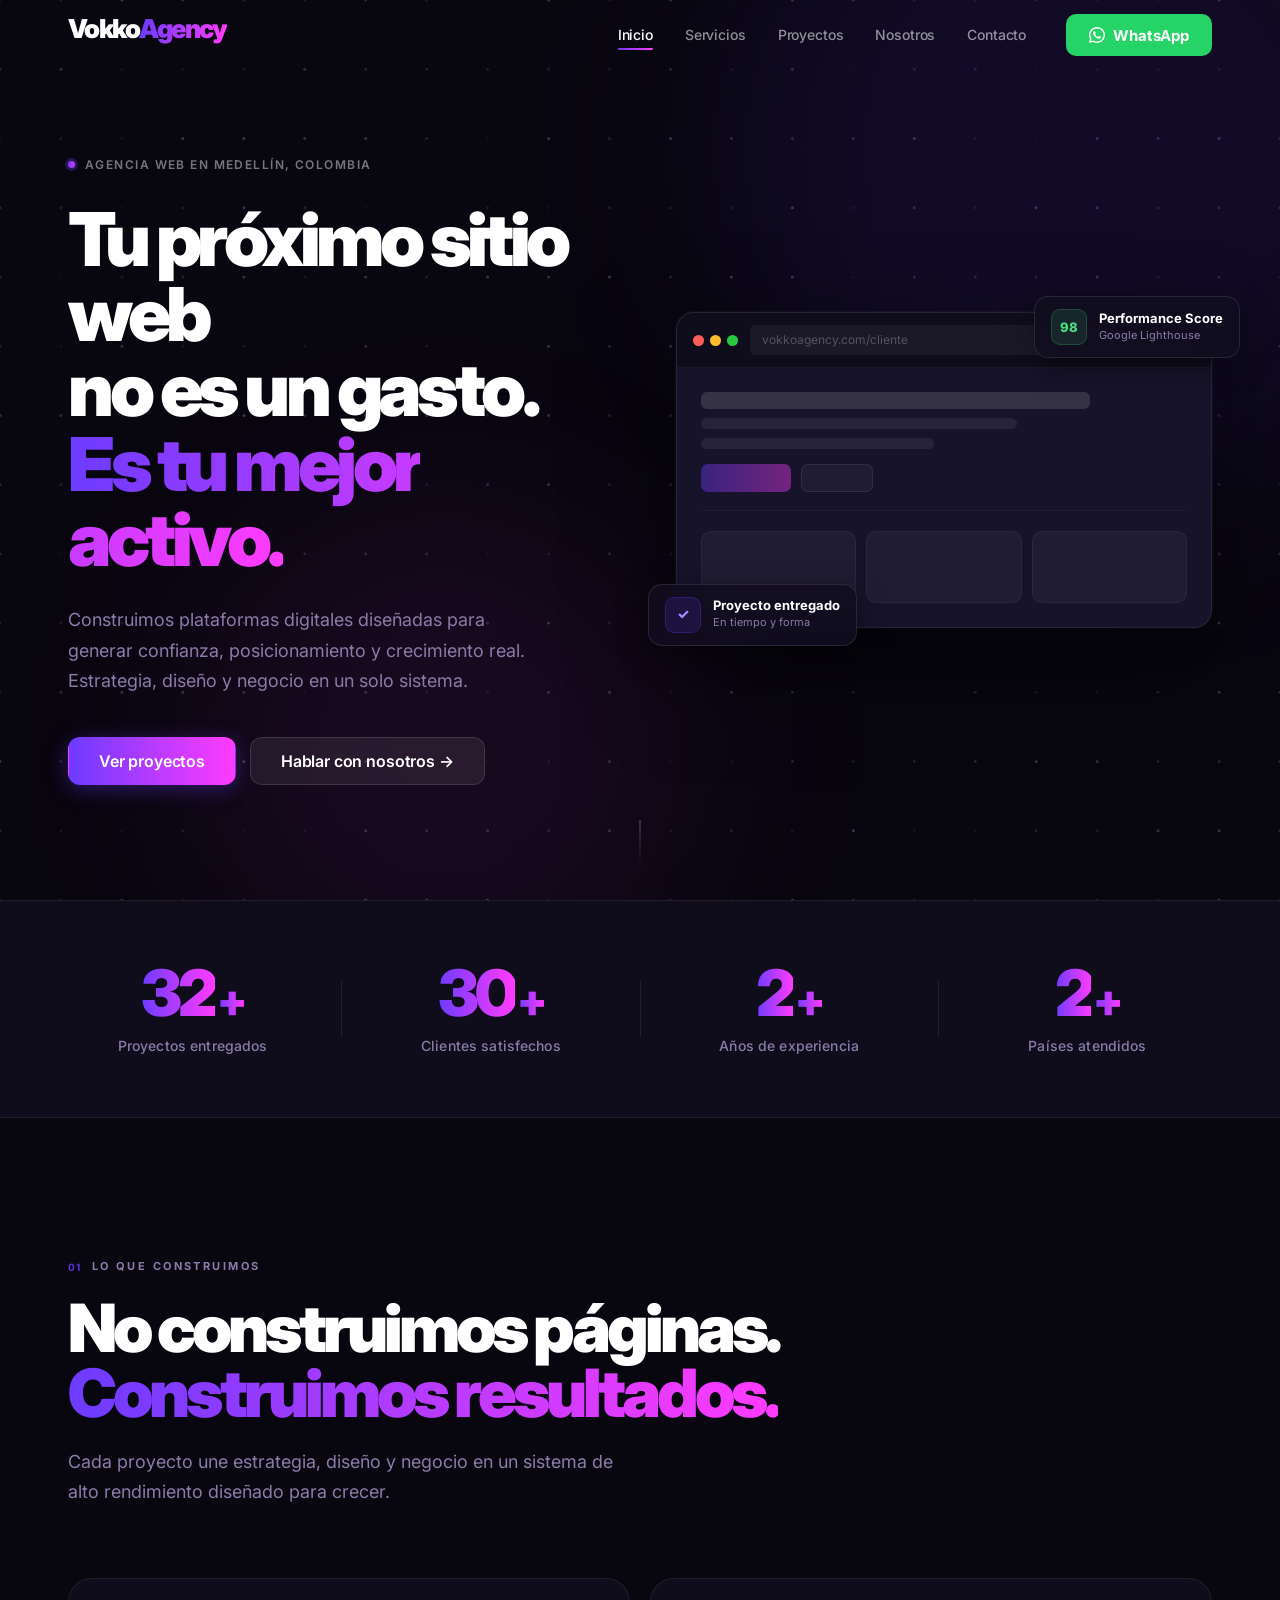
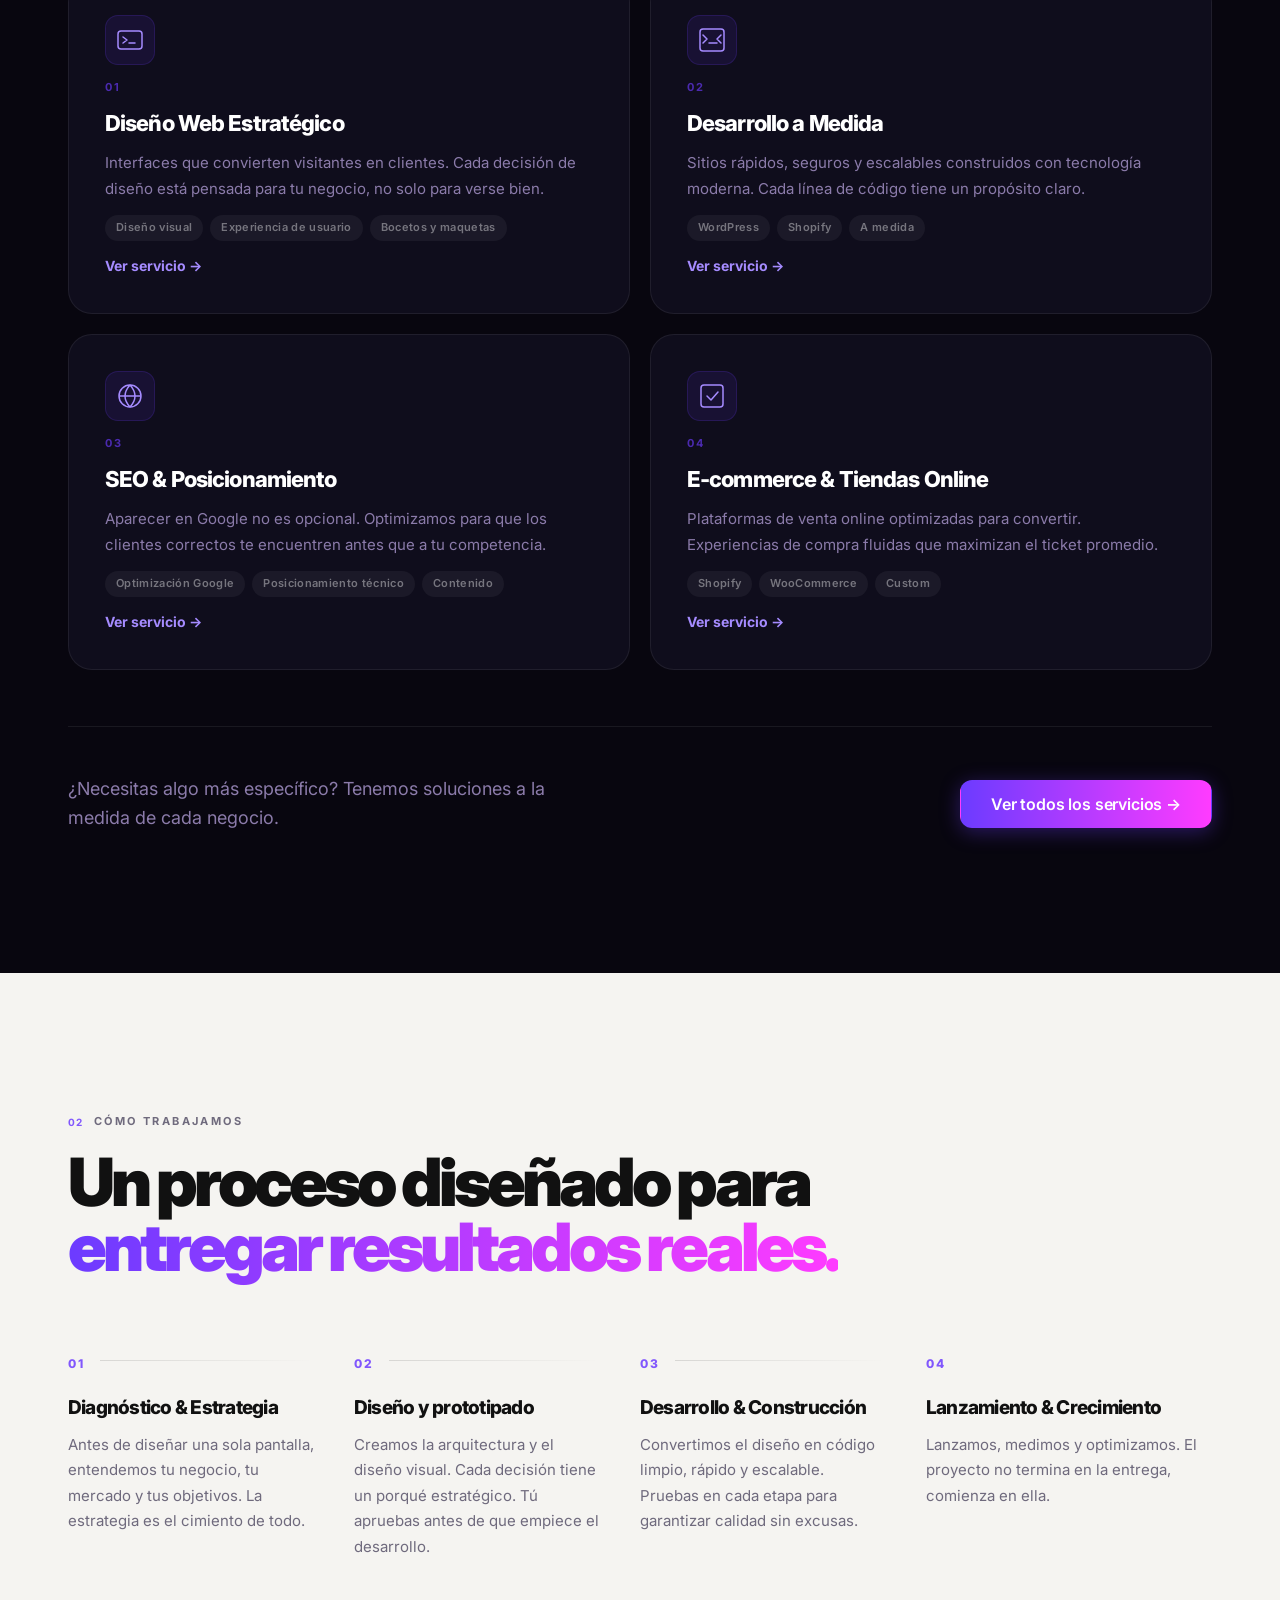
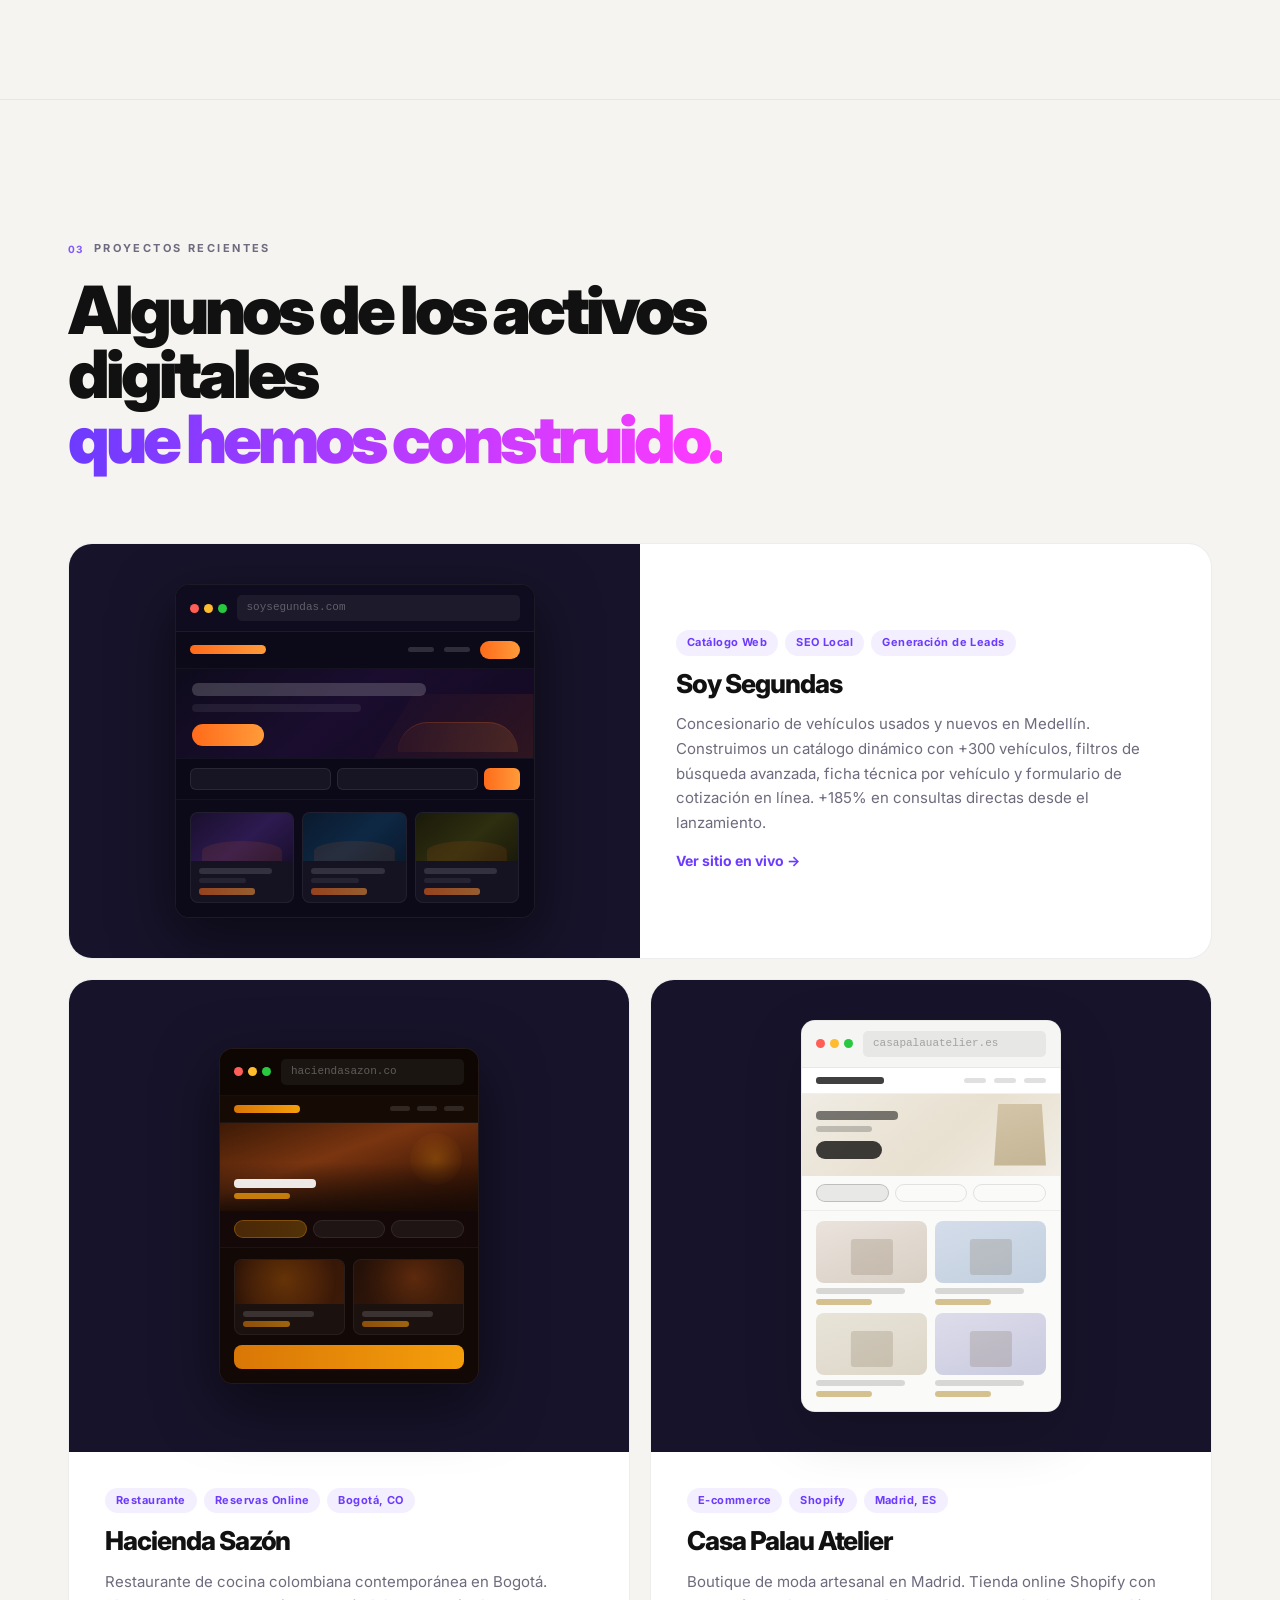
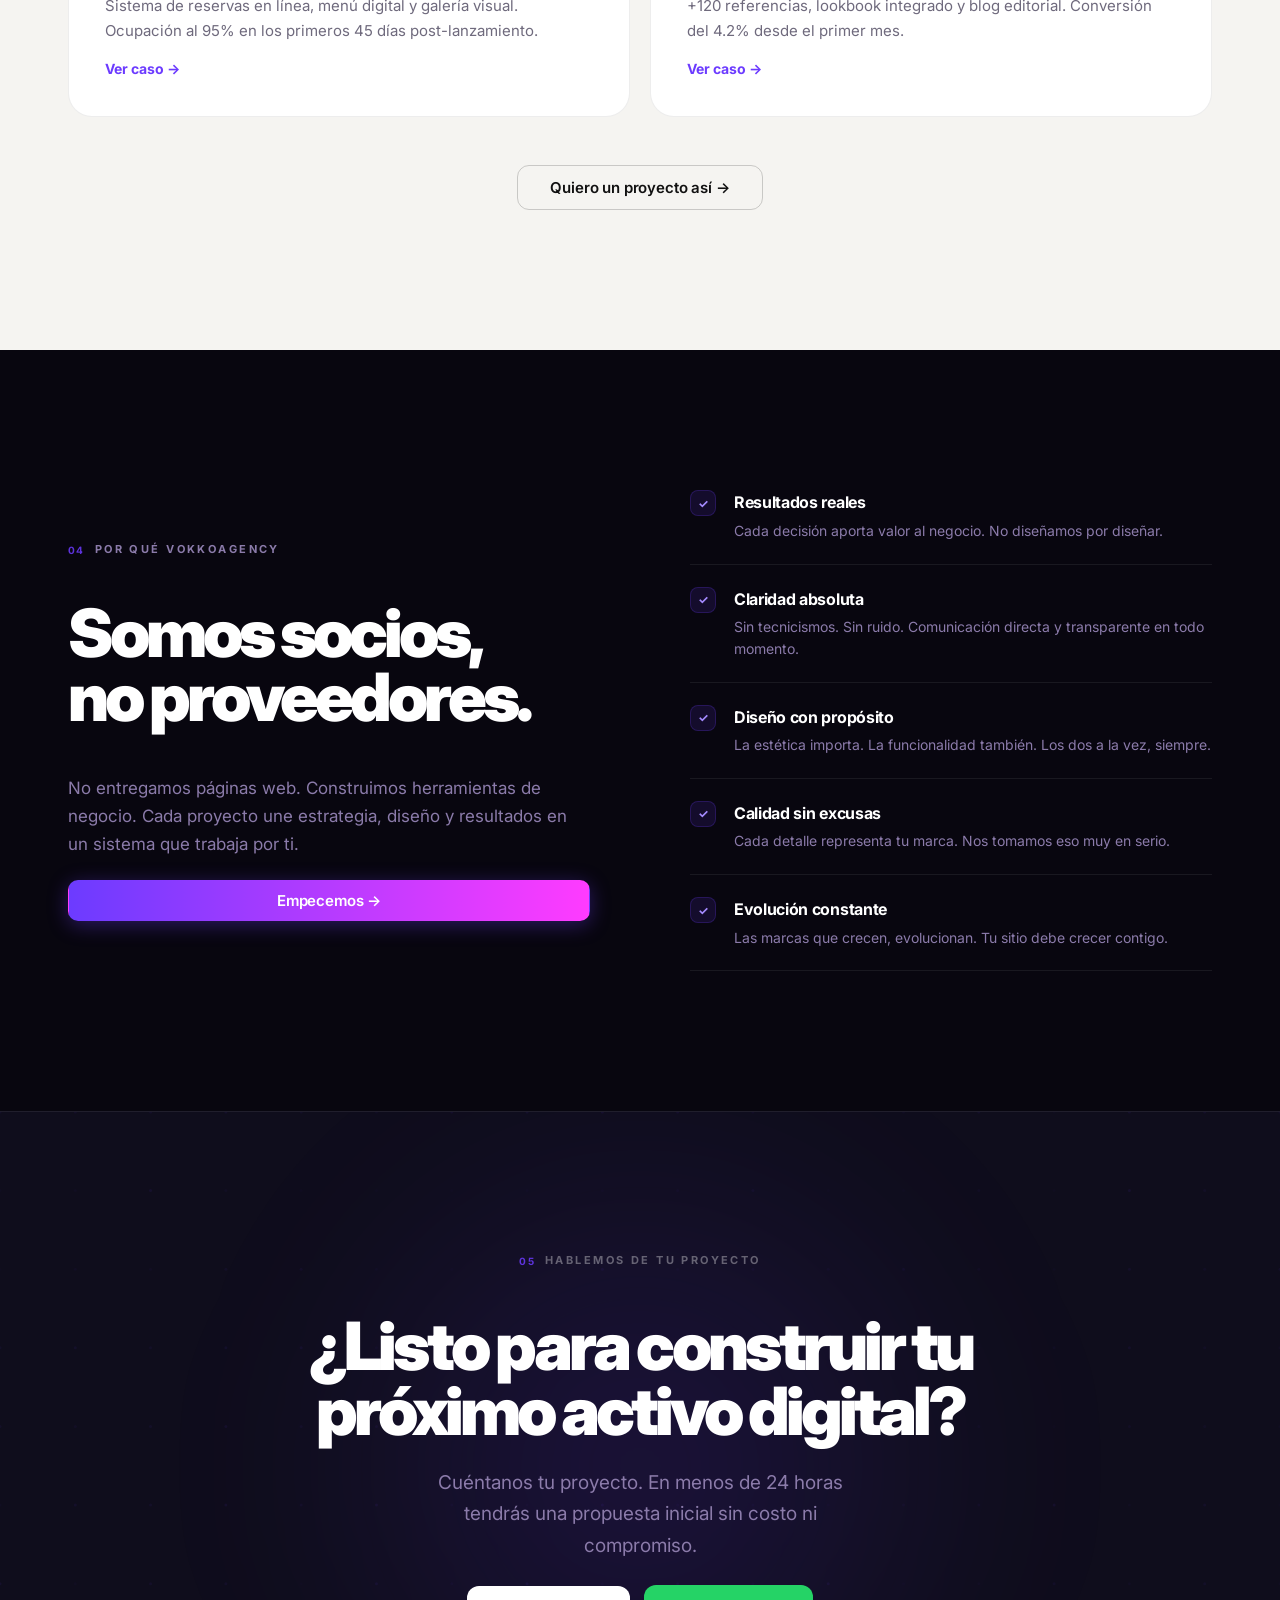
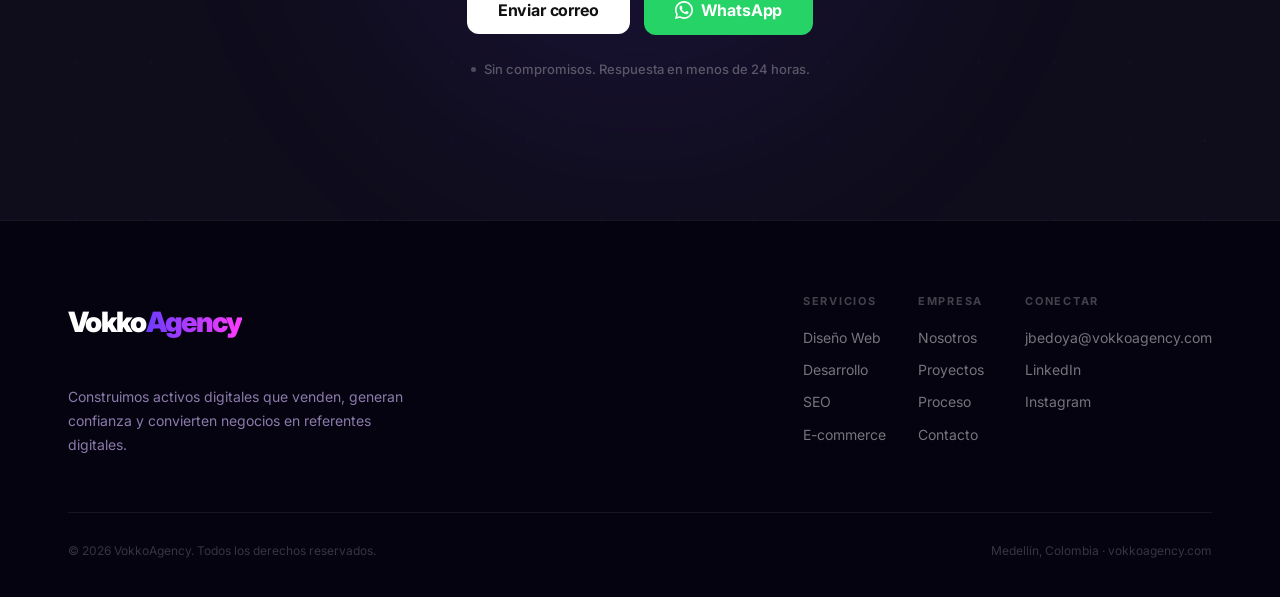
==== commit cb40fa52: "Add clean URL architecture, proyectos page, and fix footer/nav issues - Create .htaccess with Apache" ====
--- a/index.html
+++ b/index.html
@@ -10,11 +10,11 @@
   <meta name="keywords" content="agencia web medellín, diseño web colombia, desarrollo web profesional, sitios web que convierten, agencia digital colombia, SEO medellín, e-commerce colombia" />
   <meta name="author" content="VokkoAgency" />
   <meta name="robots" content="index, follow" />
-  <link rel="canonical" href="https://vokkoagency.com/" />
+  <link rel="canonical" href="https://vokkoagency.com/inicio" />
 
   <!-- Open Graph -->
   <meta property="og:type" content="website" />
-  <meta property="og:url" content="https://vokkoagency.com/" />
+  <meta property="og:url" content="https://vokkoagency.com/inicio" />
   <meta property="og:title" content="VokkoAgency | Diseño y Desarrollo Web en Colombia" />
   <meta property="og:description" content="Construimos plataformas digitales que generan confianza, posicionamiento y crecimiento. Estrategia, diseño y negocio en un solo sistema." />
   <meta property="og:image" content="https://vokkoagency.com/assets/og-image.jpg" />
@@ -66,16 +66,16 @@
   ===================================================== -->
   <header class="nav" id="nav" role="banner">
     <div class="nav-inner">
-      <a href="/" class="nav-logo" aria-label="VokkoAgency — Inicio">
+      <a href="/inicio" class="nav-logo" aria-label="VokkoAgency — Inicio">
         <span class="logo-vokko">Vokko</span><span class="logo-agency">Agency</span>
       </a>
 
       <nav class="nav-links" aria-label="Navegación principal">
-        <a href="index.html" class="nav-active">Inicio</a>
-        <a href="servicios.html">Servicios</a>
-        <a href="#proyectos">Proyectos</a>
-        <a href="nosotros.html">Nosotros</a>
-        <a href="contacto.html">Contacto</a>
+        <a href="/inicio" class="nav-active">Inicio</a>
+        <a href="/servicios">Servicios</a>
+        <a href="/proyectos">Proyectos</a>
+        <a href="/nosotros">Nosotros</a>
+        <a href="/contacto">Contacto</a>
       </nav>
 
       <div class="nav-actions">
@@ -93,11 +93,11 @@
     </div>
 
     <div class="nav-mobile" id="mobileMenu" role="navigation" aria-label="Menú móvil">
-      <a href="index.html">Inicio</a>
-      <a href="servicios.html">Servicios</a>
-      <a href="#proyectos">Proyectos</a>
-      <a href="nosotros.html">Nosotros</a>
-      <a href="contacto.html">Contacto</a>
+      <a href="/inicio">Inicio</a>
+      <a href="/servicios">Servicios</a>
+      <a href="/proyectos">Proyectos</a>
+      <a href="/nosotros">Nosotros</a>
+      <a href="/contacto">Contacto</a>
       <a href="https://wa.me/573013296309" class="btn btn-whatsapp mobile-cta" target="_blank" rel="noopener noreferrer">WhatsApp</a>
     </div>
   </header>
@@ -131,8 +131,8 @@
           </p>
 
           <div class="hero-ctas reveal">
-            <a href="#proyectos" class="btn btn-primary btn-lg">Ver proyectos</a>
-            <a href="#contacto" class="btn btn-ghost btn-lg">Hablar con nosotros →</a>
+            <a href="/proyectos" class="btn btn-primary btn-lg">Ver proyectos</a>
+            <a href="/contacto" class="btn btn-ghost btn-lg">Hablar con nosotros →</a>
           </div>
         </div>
 
@@ -266,7 +266,7 @@
               <span>Experiencia de usuario</span>
               <span>Bocetos y maquetas</span>
             </div>
-            <a href="servicios.html" class="service-link">Ver servicio →</a>
+            <a href="/servicios" class="service-link">Ver servicio →</a>
           </article>
 
           <article class="service-card reveal" role="listitem" data-delay="1">
@@ -284,7 +284,7 @@
               <span>Shopify</span>
               <span>A medida</span>
             </div>
-            <a href="servicios.html" class="service-link">Ver servicio →</a>
+            <a href="/servicios" class="service-link">Ver servicio →</a>
           </article>
 
           <article class="service-card reveal" role="listitem" data-delay="2">
@@ -304,7 +304,7 @@
               <span>Posicionamiento técnico</span>
               <span>Contenido</span>
             </div>
-            <a href="servicios.html" class="service-link">Ver servicio →</a>
+            <a href="/servicios" class="service-link">Ver servicio →</a>
           </article>
 
           <article class="service-card reveal" role="listitem" data-delay="3">
@@ -322,14 +322,14 @@
               <span>WooCommerce</span>
               <span>Custom</span>
             </div>
-            <a href="servicios.html" class="service-link">Ver servicio →</a>
+            <a href="/servicios" class="service-link">Ver servicio →</a>
           </article>
 
         </div>
 
         <div class="services-footer reveal">
           <p class="services-footer-text">¿Necesitas algo más específico? Tenemos soluciones a la medida de cada negocio.</p>
-          <a href="servicios.html" class="btn btn-primary btn-lg">Ver todos los servicios →</a>
+          <a href="/servicios" class="btn btn-primary btn-lg">Ver todos los servicios →</a>
         </div>
 
       </div>
@@ -550,7 +550,7 @@
               </div>
               <h3 class="project-title">Hacienda Sazón</h3>
               <p class="project-desc">Restaurante de cocina colombiana contemporánea en Bogotá. Sistema de reservas en línea, menú digital y galería visual. Ocupación al 95% en los primeros 45 días post-lanzamiento.</p>
-              <a href="#contacto" class="project-link">Ver caso →</a>
+              <a href="/contacto" class="project-link">Ver caso →</a>
             </div>
           </article>
 
@@ -621,14 +621,14 @@
               </div>
               <h3 class="project-title">Casa Palau Atelier</h3>
               <p class="project-desc">Boutique de moda artesanal en Madrid. Tienda online Shopify con +120 referencias, lookbook integrado y blog editorial. Conversión del 4.2% desde el primer mes.</p>
-              <a href="#contacto" class="project-link">Ver caso →</a>
+              <a href="/contacto" class="project-link">Ver caso →</a>
             </div>
           </article>
 
         </div>
 
         <div class="projects-cta reveal">
-          <a href="contacto.html" class="btn btn-outline">Quiero un proyecto así →</a>
+          <a href="/contacto" class="btn btn-outline">Quiero un proyecto así →</a>
         </div>
       </div>
     </section>
@@ -652,7 +652,7 @@
             <p class="section-description">
               No entregamos páginas web. Construimos herramientas de negocio. Cada proyecto une estrategia, diseño y resultados en un sistema que trabaja por ti.
             </p>
-            <a href="contacto.html" class="btn btn-primary">Empecemos →</a>
+            <a href="/contacto" class="btn btn-primary">Empecemos →</a>
           </div>
 
           <div class="why-right">
@@ -751,7 +751,7 @@
       <div class="footer-top">
 
         <div class="footer-brand">
-          <a href="/" class="nav-logo footer-logo" aria-label="VokkoAgency">
+          <a href="/inicio" class="nav-logo footer-logo" aria-label="VokkoAgency">
             <span class="logo-vokko">Vokko</span><span class="logo-agency">Agency</span>
           </a>
           <p class="footer-tagline">
@@ -762,24 +762,23 @@
         <nav class="footer-links" aria-label="Links del pie de página">
           <div class="footer-col">
             <div class="footer-col-title">Servicios</div>
-            <a href="servicios.html">Diseño Web</a>
-            <a href="servicios.html">Desarrollo</a>
-            <a href="servicios.html">SEO</a>
-            <a href="servicios.html">E-commerce</a>
+            <a href="/servicios">Diseño Web</a>
+            <a href="/servicios">Desarrollo</a>
+            <a href="/servicios">SEO</a>
+            <a href="/servicios">E-commerce</a>
           </div>
           <div class="footer-col">
             <div class="footer-col-title">Empresa</div>
-            <a href="#nosotros">Nosotros</a>
-            <a href="#proyectos">Proyectos</a>
-            <a href="#proceso">Proceso</a>
-            <a href="contacto.html">Contacto</a>
+            <a href="/nosotros">Nosotros</a>
+            <a href="/proyectos">Proyectos</a>
+            <a href="/inicio#proceso">Proceso</a>
+            <a href="/contacto">Contacto</a>
           </div>
           <div class="footer-col">
             <div class="footer-col-title">Conectar</div>
             <a href="mailto:jbedoya@vokkoagency.com">jbedoya@vokkoagency.com</a>
             <a href="#" rel="noopener noreferrer">LinkedIn</a>
             <a href="#" rel="noopener noreferrer">Instagram</a>
-            <a href="#" rel="noopener noreferrer">Behance</a>
           </div>
         </nav>
 
--- a/css/style.css
+++ b/css/style.css
@@ -217,7 +217,7 @@
   align-items: baseline;
   flex-shrink: 0;
   line-height: 1.5;
-  padding: 4px 2px 8px 0;
+  padding: 6px 4px 10px 0;
 }
 
 .logo-vokko { color: #FFFFFF; }
@@ -226,7 +226,7 @@
   -webkit-background-clip: text;
   -webkit-text-fill-color: transparent;
   background-clip: text;
-  padding-bottom: 7px;
+  padding-bottom: 10px;
 }
 
 .nav-links {
@@ -1933,7 +1933,7 @@
   line-height: 1.5;
   display: inline-flex;
   align-items: baseline;
-  padding: 4px 2px 8px 0;
+  padding: 8px 6px 14px 0;
   margin-bottom: 18px;
 }
 
@@ -1970,6 +1970,7 @@
   color: rgba(255,255,255,0.45);
   font-weight: 400;
   transition: color 0.2s;
+  white-space: nowrap;
 }
 .footer-col a:hover { color: #FFFFFF; }
 
@@ -2095,3 +2096,71 @@
 
   .footer-links { grid-template-columns: 1fr; }
 }
+
+/* =====================================================
+   PROJECTS PAGE HERO
+   ===================================================== */
+
+.proy-hero {
+  min-height: 52vh;
+  display: flex;
+  align-items: center;
+  padding: 130px 0 80px;
+  position: relative;
+  overflow: hidden;
+  background: var(--c-bg);
+}
+
+.proy-hero::before {
+  content: '';
+  position: absolute;
+  top: -200px;
+  left: -200px;
+  width: 600px;
+  height: 600px;
+  background: radial-gradient(circle, rgba(108,59,255,0.08) 0%, transparent 65%);
+  pointer-events: none;
+}
+
+.proy-hero::after {
+  content: '';
+  position: absolute;
+  bottom: -100px;
+  right: -100px;
+  width: 400px;
+  height: 400px;
+  background: radial-gradient(circle, rgba(255,59,255,0.06) 0%, transparent 65%);
+  pointer-events: none;
+}
+
+.proy-hero-content {
+  max-width: 720px;
+  position: relative;
+  z-index: 2;
+}
+
+.proy-hero-title {
+  font-size: clamp(42px, 6vw, 78px);
+  font-weight: 900;
+  letter-spacing: -0.06em;
+  line-height: 1.0;
+  color: #FFFFFF;
+  margin-bottom: 24px;
+  margin-top: 16px;
+}
+
+.proy-hero-desc {
+  font-size: 18px;
+  line-height: 1.75;
+  color: var(--c-muted);
+  max-width: 520px;
+}
+
+@media (max-width: 768px) {
+  .proy-hero { min-height: auto; padding: 100px 0 56px; }
+  .proy-hero-title { font-size: 38px; }
+}
+
+@media (max-width: 480px) {
+  .proy-hero-title { font-size: 32px; }
+}
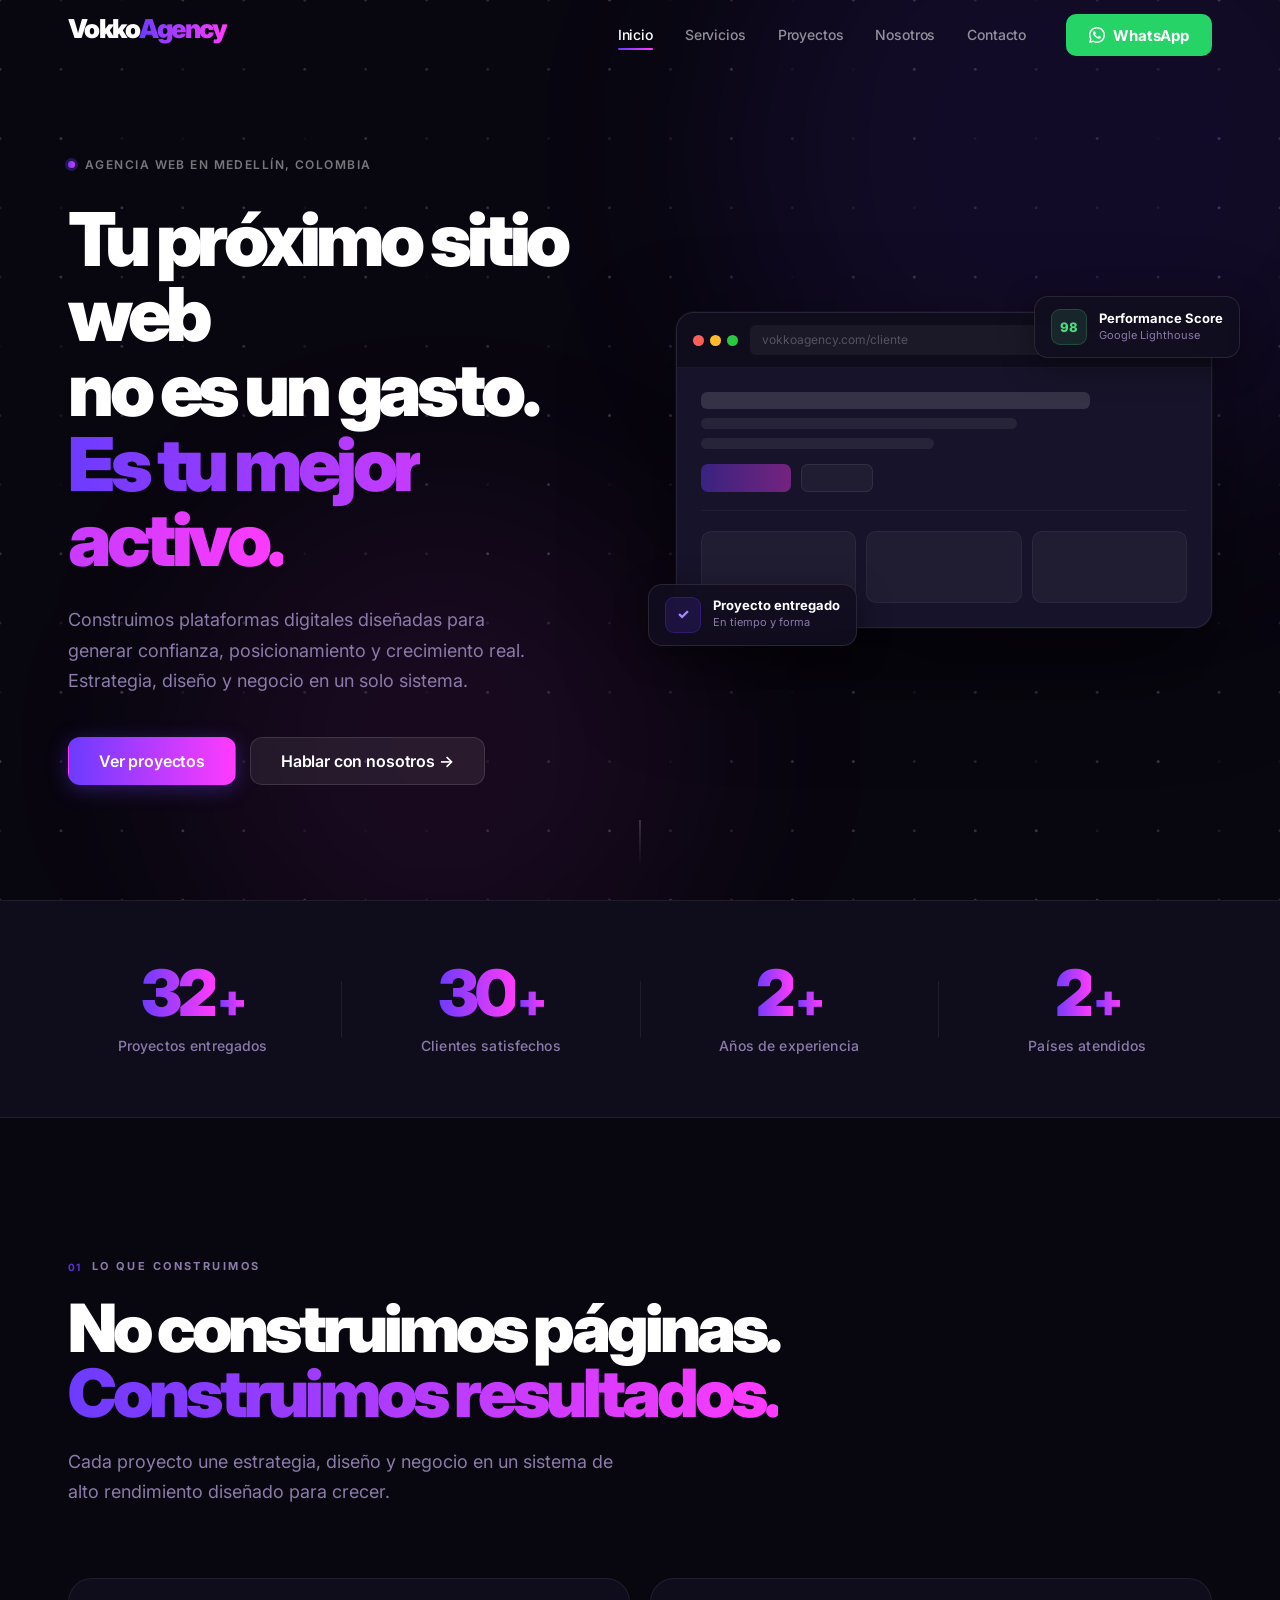
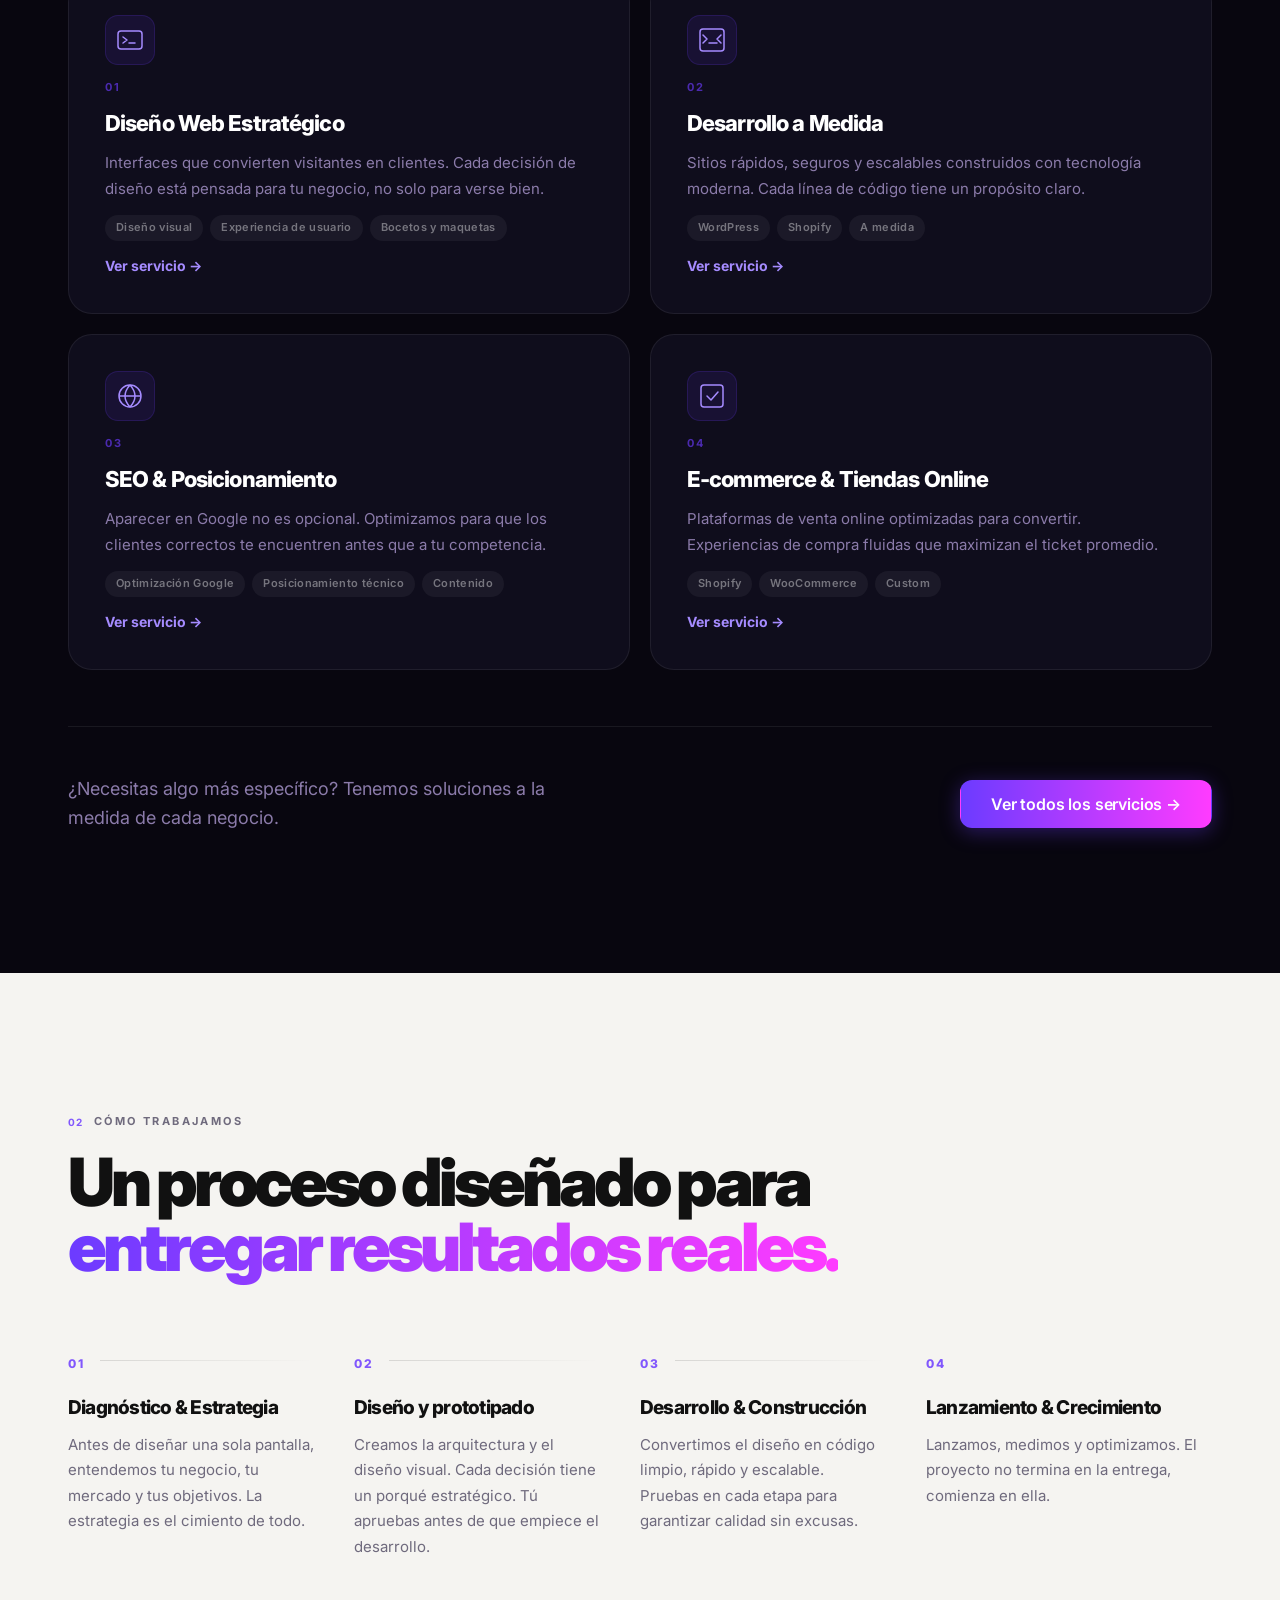
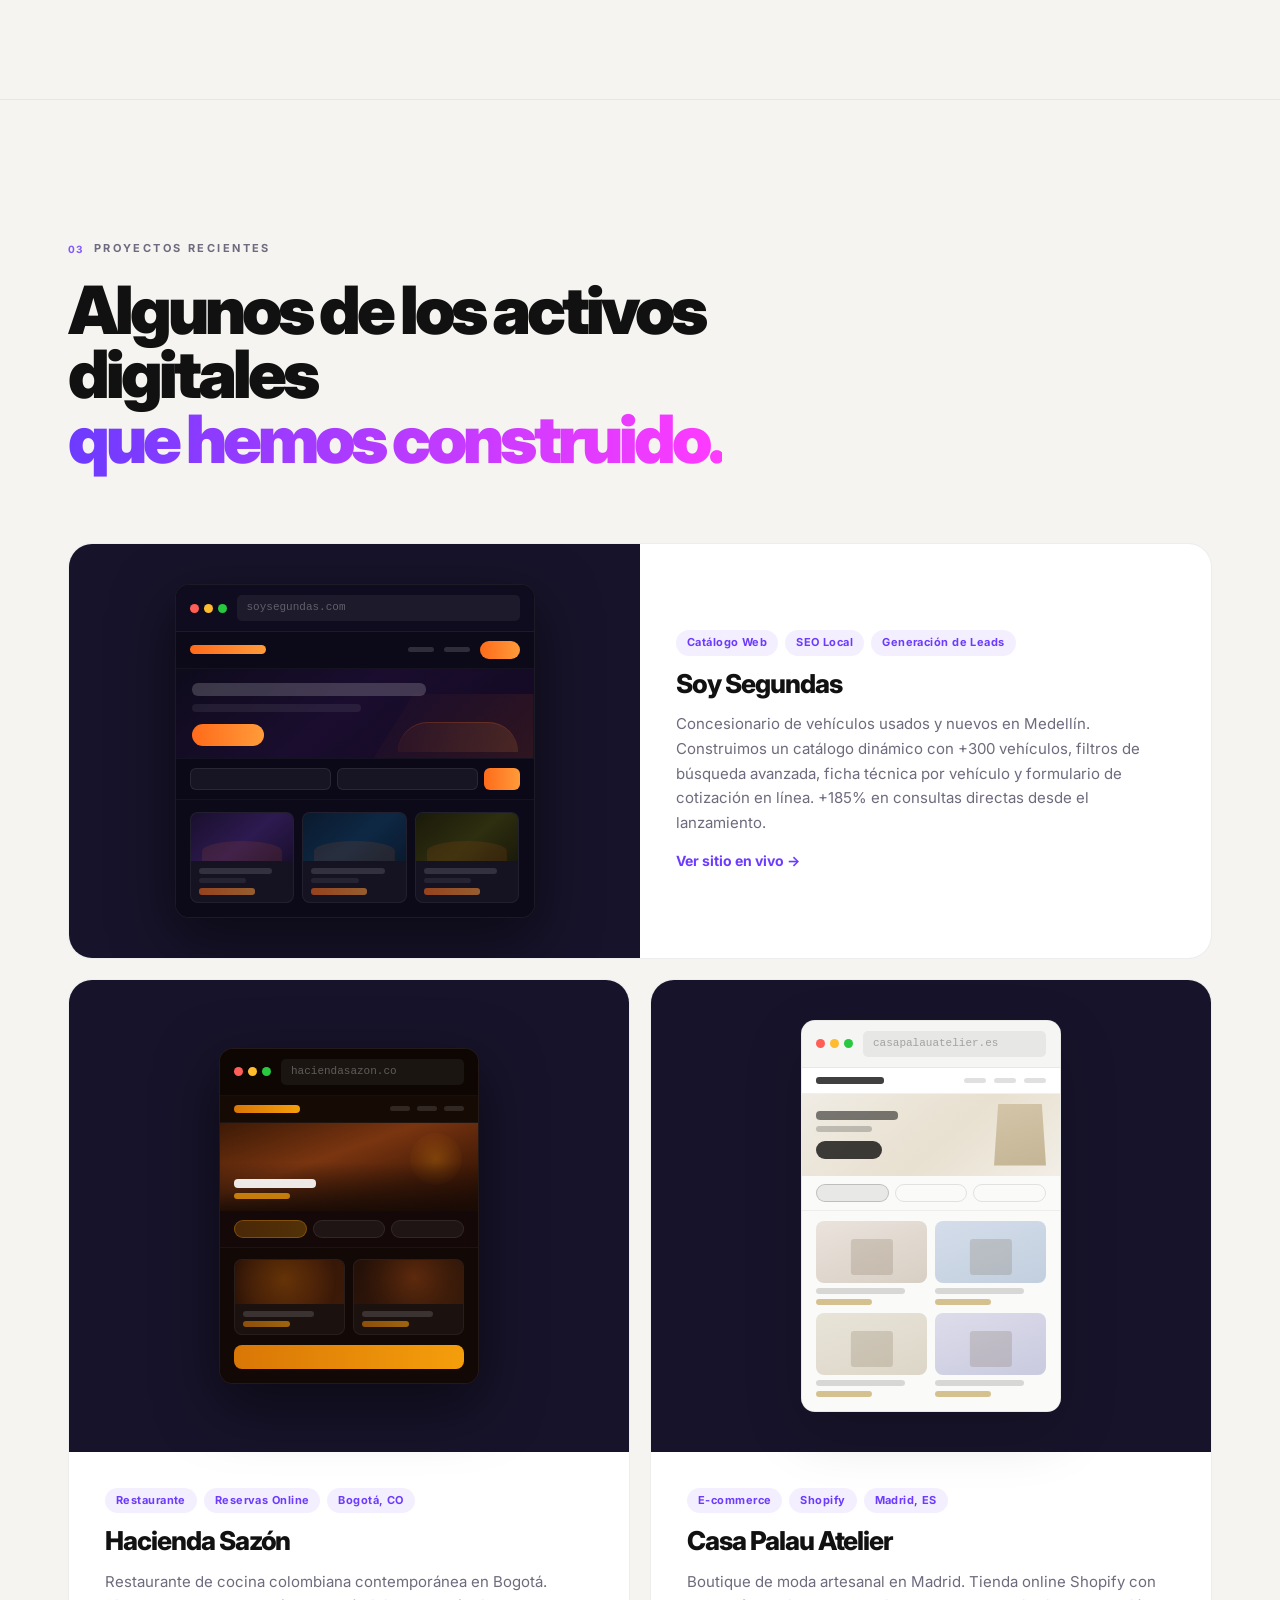
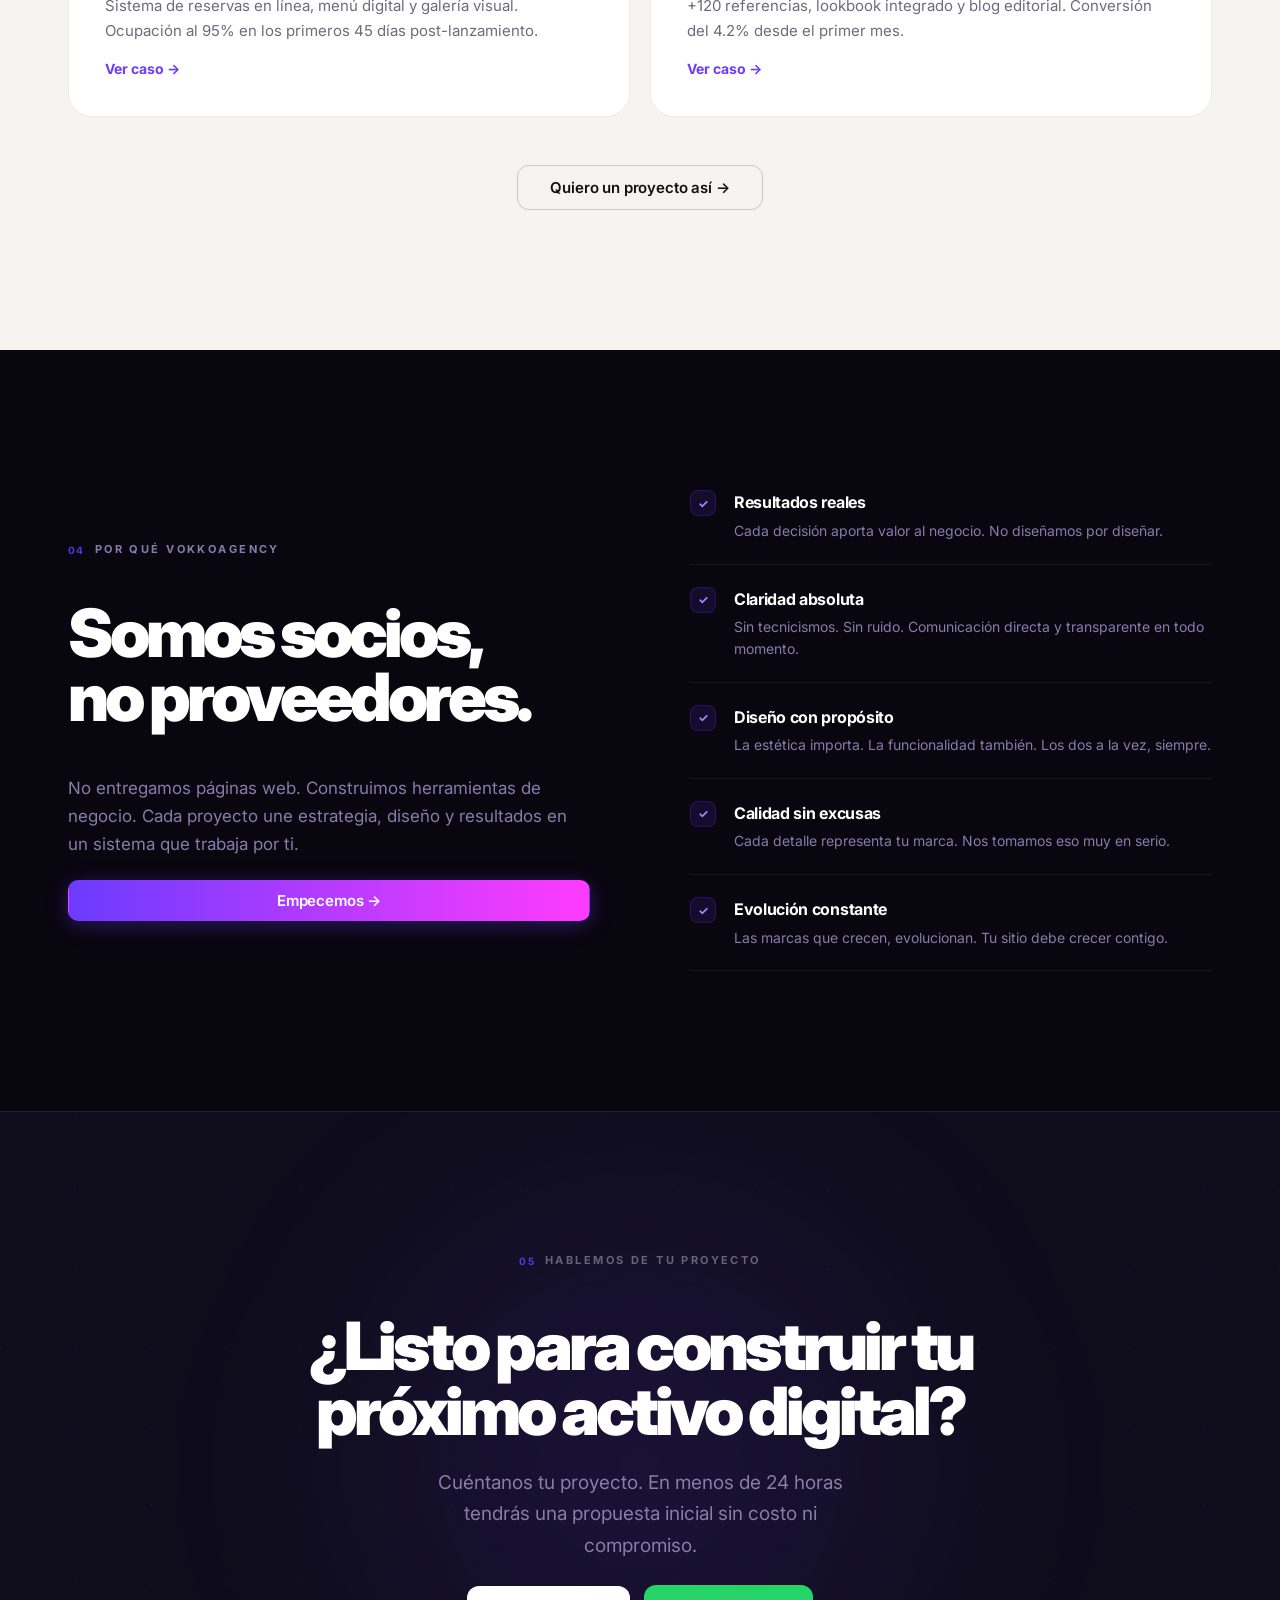
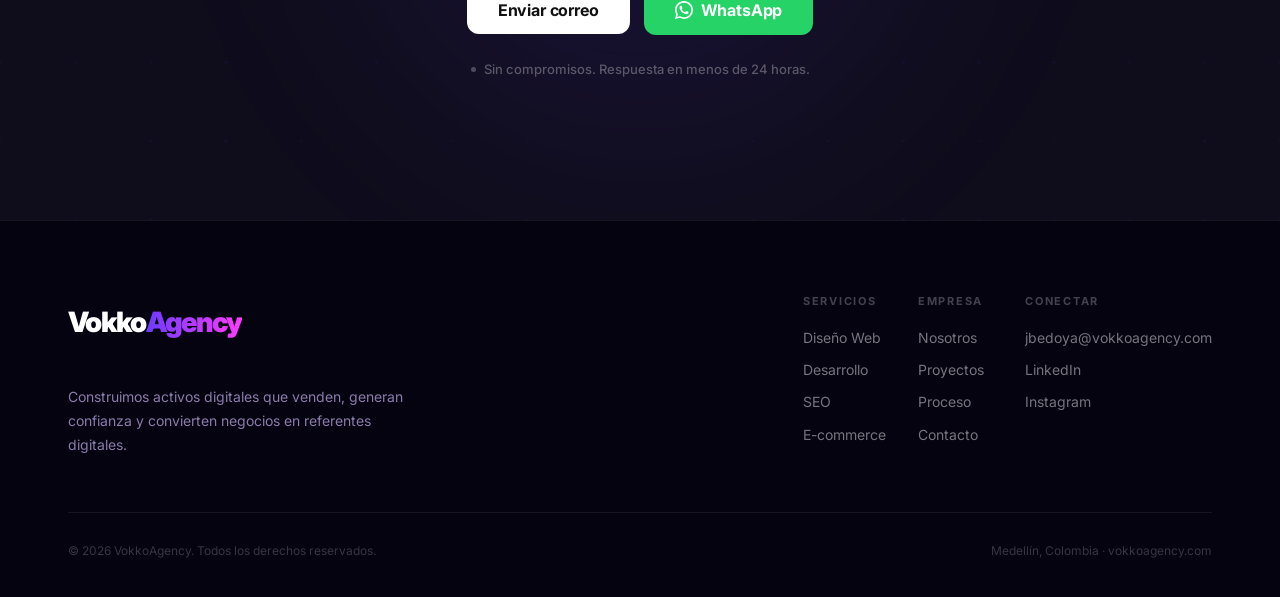
==== commit 4481bb35: "Emergency fix: revert clean URLs to .html, remove .htaccess - Removed .htaccess (caused complete sit" ====
--- a/index.html
+++ b/index.html
@@ -10,11 +10,11 @@
   <meta name="keywords" content="agencia web medellín, diseño web colombia, desarrollo web profesional, sitios web que convierten, agencia digital colombia, SEO medellín, e-commerce colombia" />
   <meta name="author" content="VokkoAgency" />
   <meta name="robots" content="index, follow" />
-  <link rel="canonical" href="https://vokkoagency.com/inicio" />
+  <link rel="canonical" href="https://vokkoagency.com/" />
 
   <!-- Open Graph -->
   <meta property="og:type" content="website" />
-  <meta property="og:url" content="https://vokkoagency.com/inicio" />
+  <meta property="og:url" content="https://vokkoagency.com/" />
   <meta property="og:title" content="VokkoAgency | Diseño y Desarrollo Web en Colombia" />
   <meta property="og:description" content="Construimos plataformas digitales que generan confianza, posicionamiento y crecimiento. Estrategia, diseño y negocio en un solo sistema." />
   <meta property="og:image" content="https://vokkoagency.com/assets/og-image.jpg" />
@@ -66,16 +66,16 @@
   ===================================================== -->
   <header class="nav" id="nav" role="banner">
     <div class="nav-inner">
-      <a href="/inicio" class="nav-logo" aria-label="VokkoAgency — Inicio">
+      <a href="index.html" class="nav-logo" aria-label="VokkoAgency — Inicio">
         <span class="logo-vokko">Vokko</span><span class="logo-agency">Agency</span>
       </a>
 
       <nav class="nav-links" aria-label="Navegación principal">
-        <a href="/inicio" class="nav-active">Inicio</a>
-        <a href="/servicios">Servicios</a>
-        <a href="/proyectos">Proyectos</a>
-        <a href="/nosotros">Nosotros</a>
-        <a href="/contacto">Contacto</a>
+        <a href="index.html" class="nav-active">Inicio</a>
+        <a href="servicios.html">Servicios</a>
+        <a href="proyectos.html">Proyectos</a>
+        <a href="nosotros.html">Nosotros</a>
+        <a href="contacto.html">Contacto</a>
       </nav>
 
       <div class="nav-actions">
@@ -93,11 +93,11 @@
     </div>
 
     <div class="nav-mobile" id="mobileMenu" role="navigation" aria-label="Menú móvil">
-      <a href="/inicio">Inicio</a>
-      <a href="/servicios">Servicios</a>
-      <a href="/proyectos">Proyectos</a>
-      <a href="/nosotros">Nosotros</a>
-      <a href="/contacto">Contacto</a>
+      <a href="index.html">Inicio</a>
+      <a href="servicios.html">Servicios</a>
+      <a href="proyectos.html">Proyectos</a>
+      <a href="nosotros.html">Nosotros</a>
+      <a href="contacto.html">Contacto</a>
       <a href="https://wa.me/573013296309" class="btn btn-whatsapp mobile-cta" target="_blank" rel="noopener noreferrer">WhatsApp</a>
     </div>
   </header>
@@ -131,8 +131,8 @@
           </p>
 
           <div class="hero-ctas reveal">
-            <a href="/proyectos" class="btn btn-primary btn-lg">Ver proyectos</a>
-            <a href="/contacto" class="btn btn-ghost btn-lg">Hablar con nosotros →</a>
+            <a href="proyectos.html" class="btn btn-primary btn-lg">Ver proyectos</a>
+            <a href="contacto.html" class="btn btn-ghost btn-lg">Hablar con nosotros →</a>
           </div>
         </div>
 
@@ -266,7 +266,7 @@
               <span>Experiencia de usuario</span>
               <span>Bocetos y maquetas</span>
             </div>
-            <a href="/servicios" class="service-link">Ver servicio →</a>
+            <a href="servicios.html" class="service-link">Ver servicio →</a>
           </article>
 
           <article class="service-card reveal" role="listitem" data-delay="1">
@@ -284,7 +284,7 @@
               <span>Shopify</span>
               <span>A medida</span>
             </div>
-            <a href="/servicios" class="service-link">Ver servicio →</a>
+            <a href="servicios.html" class="service-link">Ver servicio →</a>
           </article>
 
           <article class="service-card reveal" role="listitem" data-delay="2">
@@ -304,7 +304,7 @@
               <span>Posicionamiento técnico</span>
               <span>Contenido</span>
             </div>
-            <a href="/servicios" class="service-link">Ver servicio →</a>
+            <a href="servicios.html" class="service-link">Ver servicio →</a>
           </article>
 
           <article class="service-card reveal" role="listitem" data-delay="3">
@@ -322,14 +322,14 @@
               <span>WooCommerce</span>
               <span>Custom</span>
             </div>
-            <a href="/servicios" class="service-link">Ver servicio →</a>
+            <a href="servicios.html" class="service-link">Ver servicio →</a>
           </article>
 
         </div>
 
         <div class="services-footer reveal">
           <p class="services-footer-text">¿Necesitas algo más específico? Tenemos soluciones a la medida de cada negocio.</p>
-          <a href="/servicios" class="btn btn-primary btn-lg">Ver todos los servicios →</a>
+          <a href="servicios.html" class="btn btn-primary btn-lg">Ver todos los servicios →</a>
         </div>
 
       </div>
@@ -550,7 +550,7 @@
               </div>
               <h3 class="project-title">Hacienda Sazón</h3>
               <p class="project-desc">Restaurante de cocina colombiana contemporánea en Bogotá. Sistema de reservas en línea, menú digital y galería visual. Ocupación al 95% en los primeros 45 días post-lanzamiento.</p>
-              <a href="/contacto" class="project-link">Ver caso →</a>
+              <a href="contacto.html" class="project-link">Ver caso →</a>
             </div>
           </article>
 
@@ -621,14 +621,14 @@
               </div>
               <h3 class="project-title">Casa Palau Atelier</h3>
               <p class="project-desc">Boutique de moda artesanal en Madrid. Tienda online Shopify con +120 referencias, lookbook integrado y blog editorial. Conversión del 4.2% desde el primer mes.</p>
-              <a href="/contacto" class="project-link">Ver caso →</a>
+              <a href="contacto.html" class="project-link">Ver caso →</a>
             </div>
           </article>
 
         </div>
 
         <div class="projects-cta reveal">
-          <a href="/contacto" class="btn btn-outline">Quiero un proyecto así →</a>
+          <a href="contacto.html" class="btn btn-outline">Quiero un proyecto así →</a>
         </div>
       </div>
     </section>
@@ -652,7 +652,7 @@
             <p class="section-description">
               No entregamos páginas web. Construimos herramientas de negocio. Cada proyecto une estrategia, diseño y resultados en un sistema que trabaja por ti.
             </p>
-            <a href="/contacto" class="btn btn-primary">Empecemos →</a>
+            <a href="contacto.html" class="btn btn-primary">Empecemos →</a>
           </div>
 
           <div class="why-right">
@@ -751,7 +751,7 @@
       <div class="footer-top">
 
         <div class="footer-brand">
-          <a href="/inicio" class="nav-logo footer-logo" aria-label="VokkoAgency">
+          <a href="index.html" class="nav-logo footer-logo" aria-label="VokkoAgency">
             <span class="logo-vokko">Vokko</span><span class="logo-agency">Agency</span>
           </a>
           <p class="footer-tagline">
@@ -762,17 +762,17 @@
         <nav class="footer-links" aria-label="Links del pie de página">
           <div class="footer-col">
             <div class="footer-col-title">Servicios</div>
-            <a href="/servicios">Diseño Web</a>
-            <a href="/servicios">Desarrollo</a>
-            <a href="/servicios">SEO</a>
-            <a href="/servicios">E-commerce</a>
+            <a href="servicios.html">Diseño Web</a>
+            <a href="servicios.html">Desarrollo</a>
+            <a href="servicios.html">SEO</a>
+            <a href="servicios.html">E-commerce</a>
           </div>
           <div class="footer-col">
             <div class="footer-col-title">Empresa</div>
-            <a href="/nosotros">Nosotros</a>
-            <a href="/proyectos">Proyectos</a>
-            <a href="/inicio#proceso">Proceso</a>
-            <a href="/contacto">Contacto</a>
+            <a href="nosotros.html">Nosotros</a>
+            <a href="proyectos.html">Proyectos</a>
+            <a href="index.html#proceso">Proceso</a>
+            <a href="contacto.html">Contacto</a>
           </div>
           <div class="footer-col">
             <div class="footer-col-title">Conectar</div>
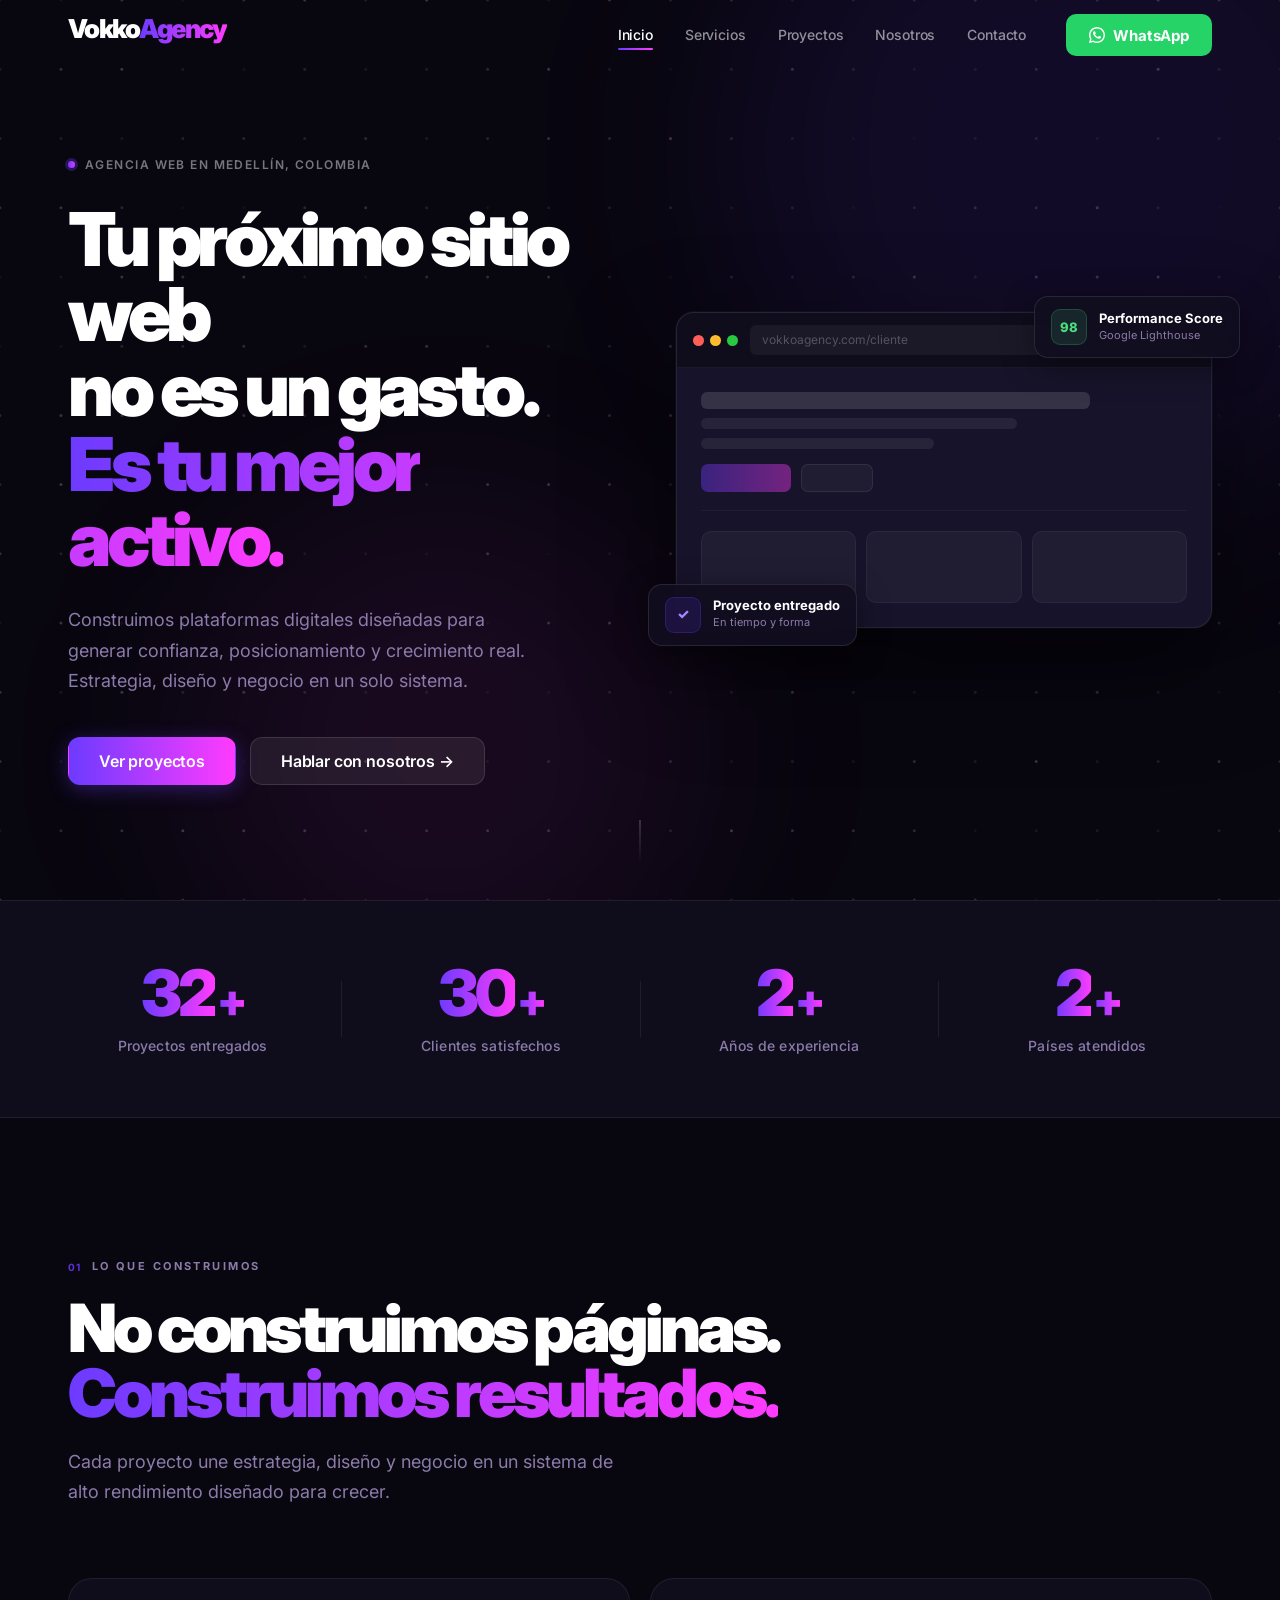
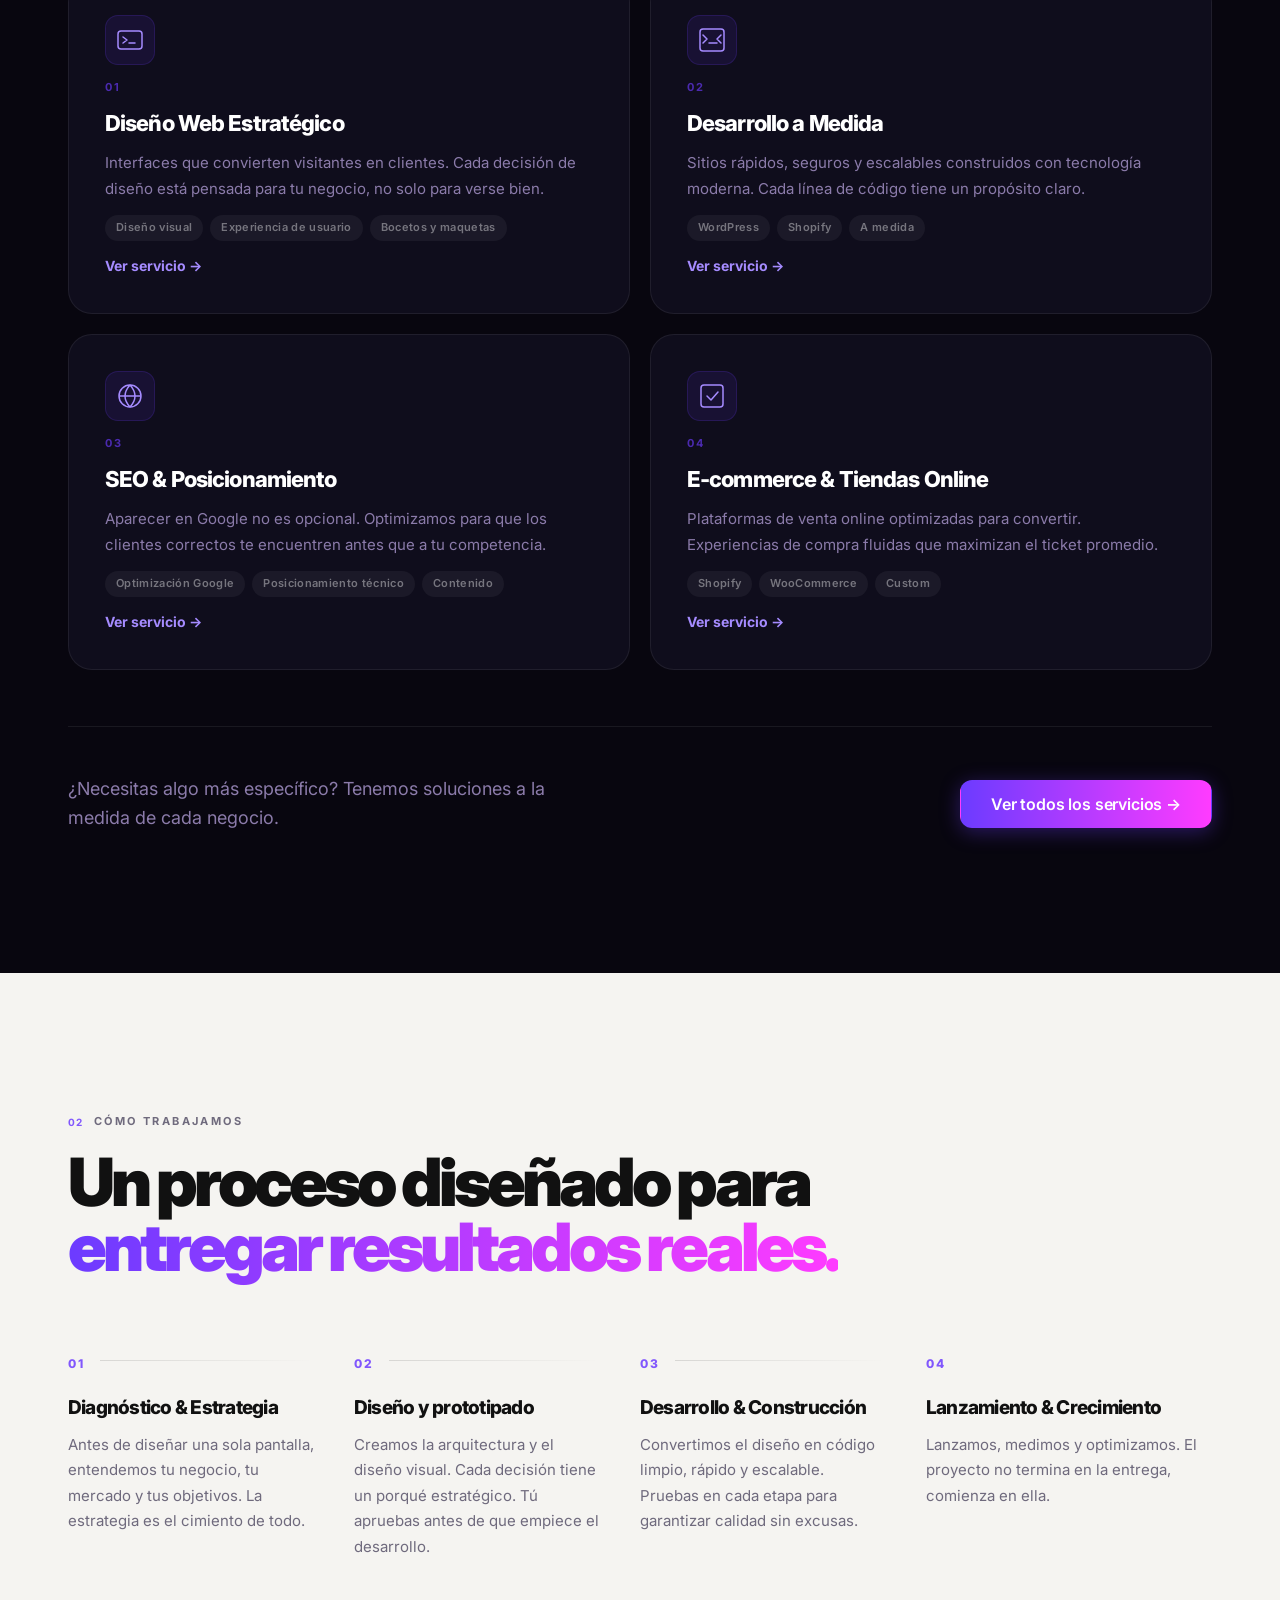
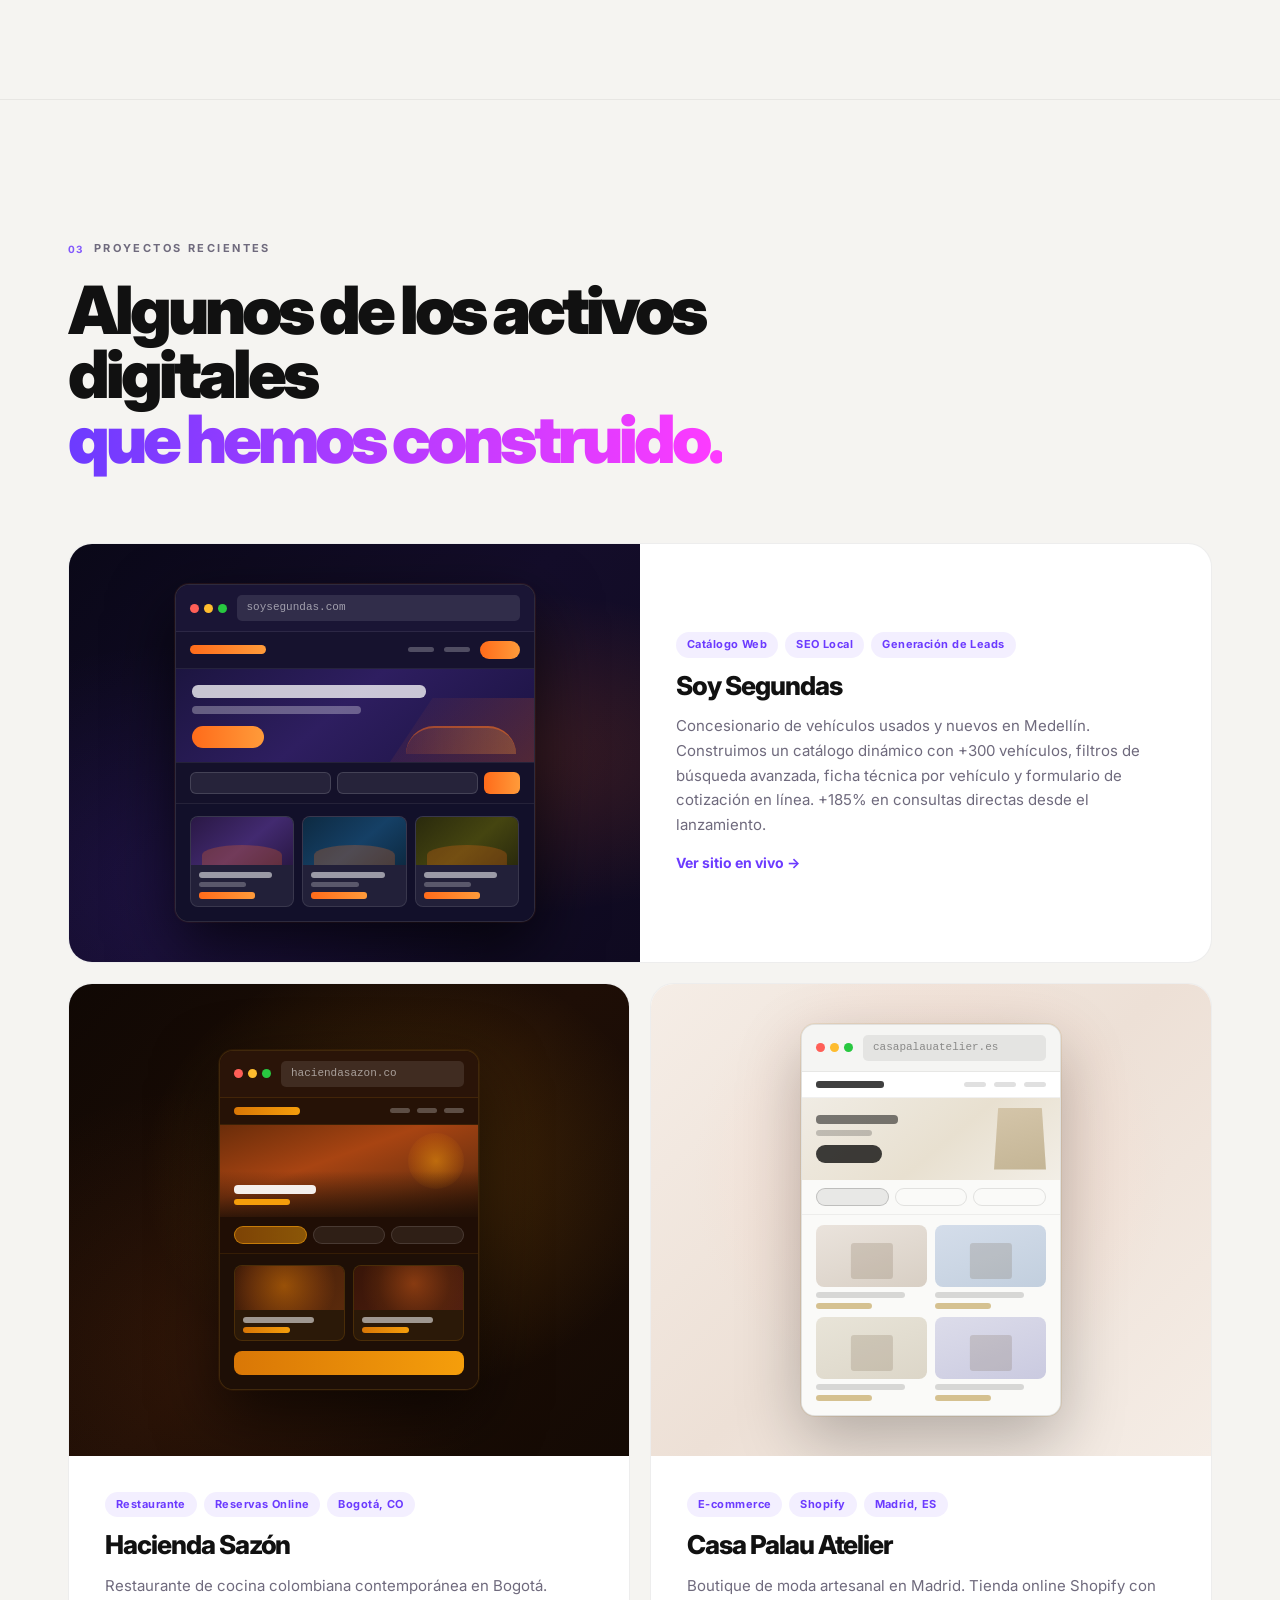
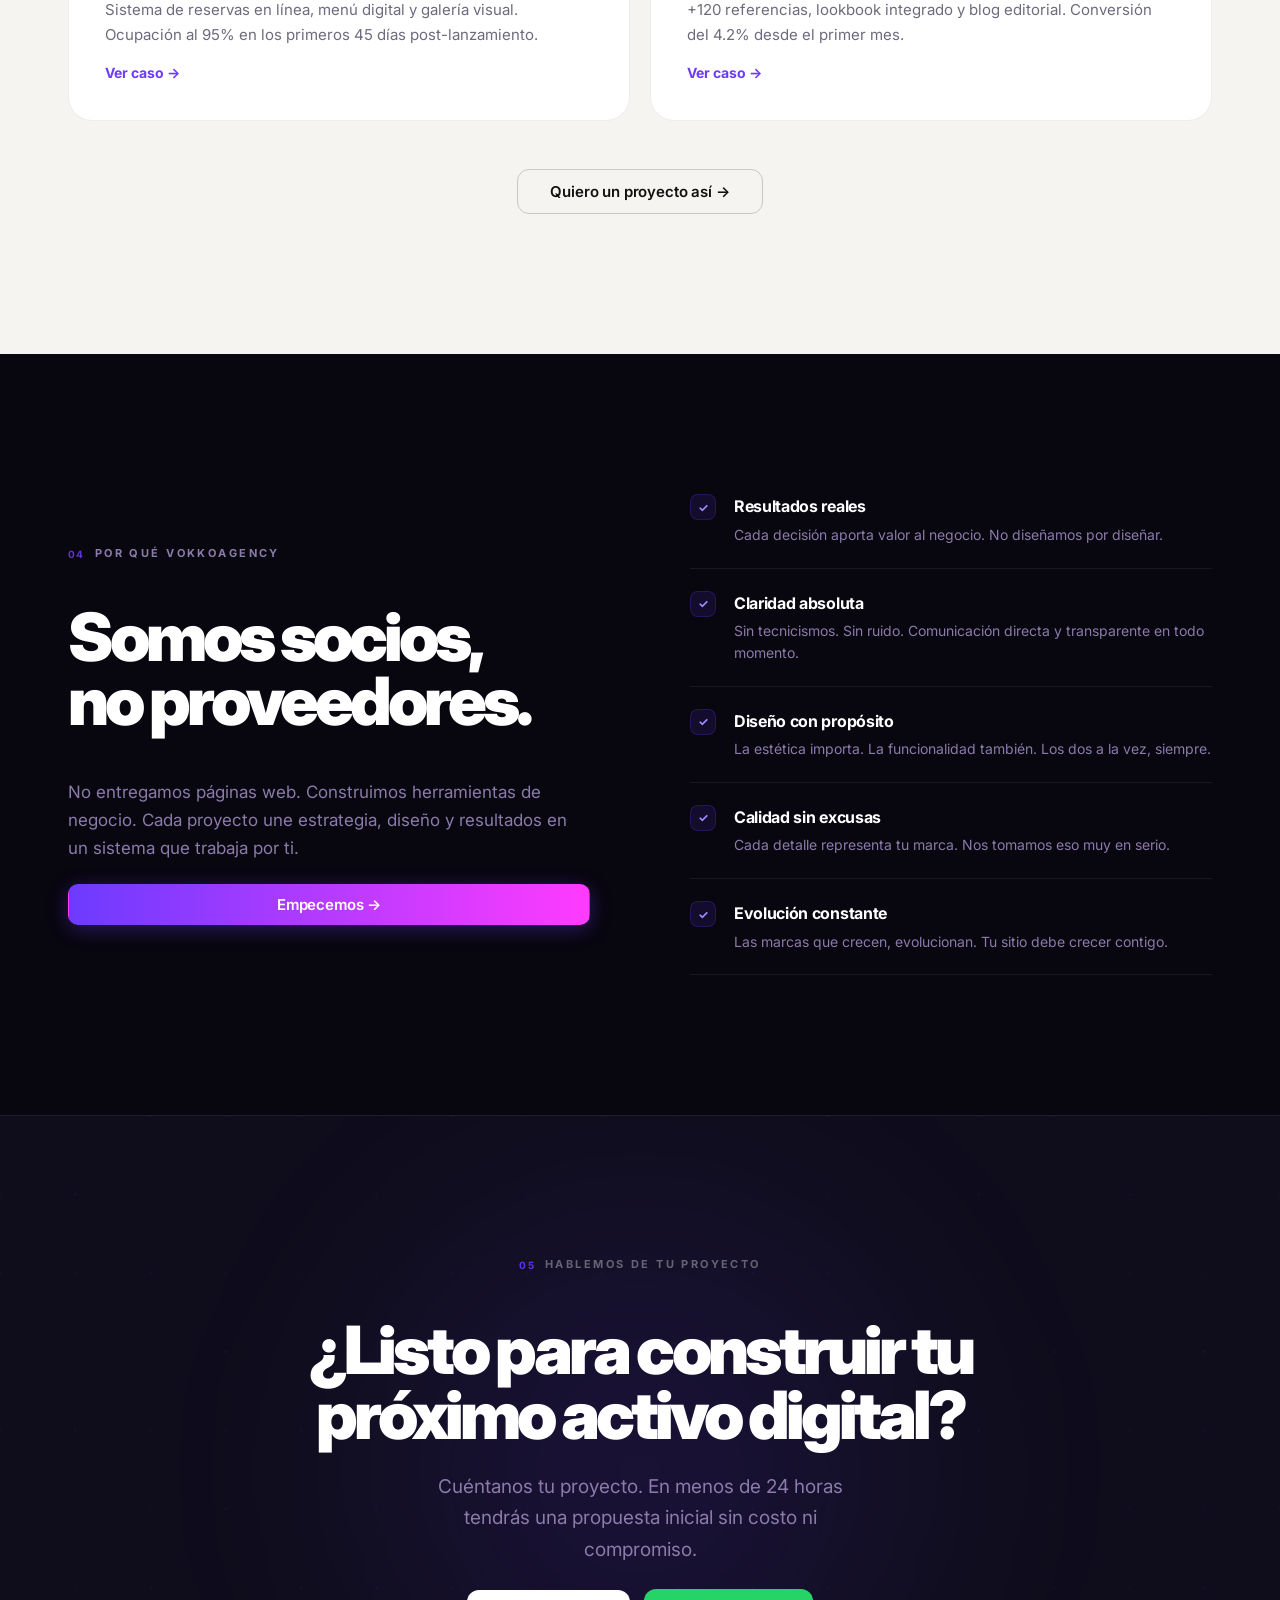
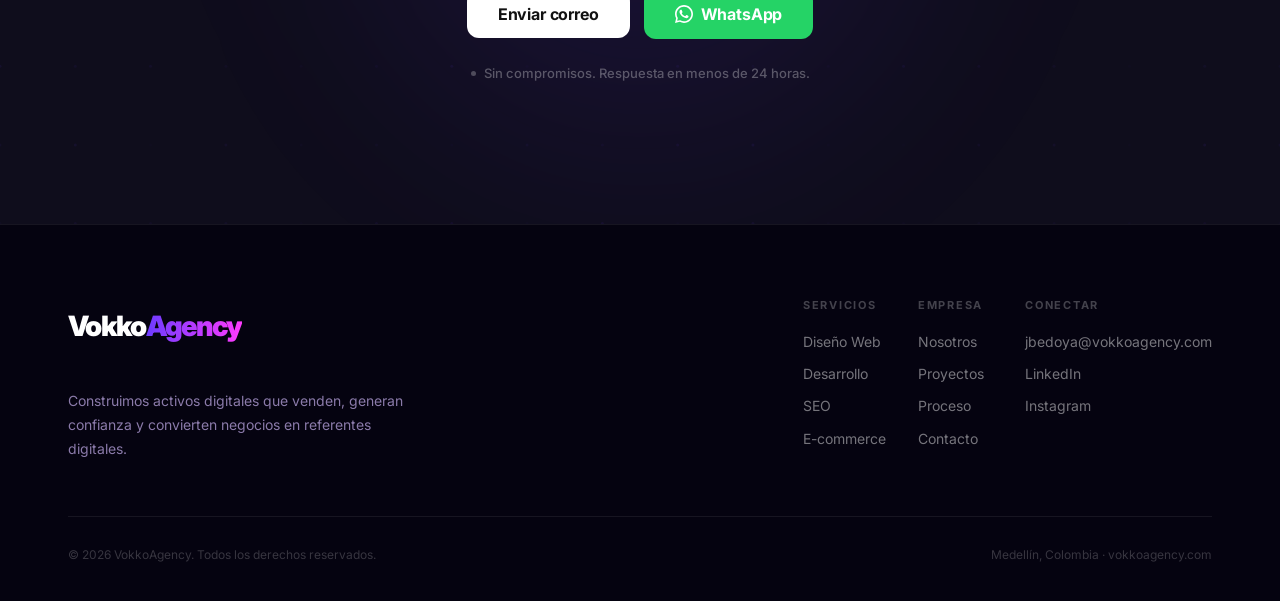
==== commit 79662176: "Fix mockup visuals, themed project backgrounds, all display corrections - Add pv-segundas / pv-sazon" ====
--- a/index.html
+++ b/index.html
@@ -420,7 +420,7 @@
 
           <!-- Proyecto 1: Soy Segundas (REAL) -->
           <article class="project-card project-featured reveal">
-            <div class="project-visual" aria-hidden="true">
+            <div class="project-visual pv-segundas" aria-hidden="true">
               <div class="project-mockup pm-segundas">
                 <!-- Browser chrome -->
                 <div class="pm-bar">
@@ -491,7 +491,7 @@
 
           <!-- Proyecto 2: Hacienda Sazón (ejemplo de trabajo) -->
           <article class="project-card reveal">
-            <div class="project-visual" aria-hidden="true">
+            <div class="project-visual pv-sazon" aria-hidden="true">
               <div class="project-mockup pm-sazon">
                 <!-- Browser chrome -->
                 <div class="pm-bar pm-bar-dark">
@@ -556,7 +556,7 @@
 
           <!-- Proyecto 3: Casa Palau Atelier (ejemplo de trabajo) -->
           <article class="project-card reveal">
-            <div class="project-visual" aria-hidden="true">
+            <div class="project-visual pv-palau" aria-hidden="true">
               <div class="project-mockup pm-palau">
                 <!-- Browser chrome -->
                 <div class="pm-bar pm-bar-light">
--- a/css/style.css
+++ b/css/style.css
@@ -999,6 +999,26 @@
   align-items: center;
   justify-content: center;
   min-height: 280px;
+  position: relative;
+  overflow: hidden;
+}
+
+/* ── Themed project-visual backgrounds ── */
+.pv-segundas {
+  background: radial-gradient(ellipse at 75% 50%, rgba(255,107,26,0.18) 0%, transparent 55%),
+              radial-gradient(ellipse at 20% 80%, rgba(108,59,255,0.12) 0%, transparent 50%),
+              linear-gradient(135deg, #0A0818 0%, #140D2A 50%, #0F0A20 100%);
+}
+
+.pv-sazon {
+  background: radial-gradient(ellipse at 60% 40%, rgba(245,158,11,0.2) 0%, transparent 55%),
+              radial-gradient(ellipse at 25% 75%, rgba(180,80,20,0.12) 0%, transparent 50%),
+              linear-gradient(135deg, #100804 0%, #1E0E06 50%, #140A04 100%);
+}
+
+.pv-palau {
+  background: radial-gradient(ellipse at 50% 40%, rgba(255,200,180,0.35) 0%, transparent 60%),
+              linear-gradient(135deg, #F5EDE6 0%, #EDE0D6 50%, #F5EDE6 100%);
 }
 
 .project-card:not(.project-featured) {
@@ -1133,15 +1153,15 @@
   border-radius: 8px;
 }
 
-/* ── Soy Segundas mockup (redesigned) ── */
+/* ── Soy Segundas mockup ── */
 .pm-segundas {
-  background: #090712;
-  border: 1px solid rgba(255,255,255,0.08);
+  background: #100D22;
+  border: 1px solid rgba(255,255,255,0.12);
   border-radius: 14px;
   overflow: hidden;
   width: 100%;
   max-width: 360px;
-  box-shadow: 0 20px 60px rgba(0,0,0,0.5);
+  box-shadow: 0 24px 64px rgba(0,0,0,0.7), 0 0 0 1px rgba(255,107,26,0.1);
 }
 
 .pm-bar-dots {
@@ -1164,24 +1184,24 @@
 .pm-bar-dots-light span:nth-child(3) { background: #28C840; }
 
 .pm-bar-url {
-  background: rgba(255,255,255,0.06);
+  background: rgba(255,255,255,0.1);
   border-radius: 5px;
   padding: 4px 10px;
   font-size: 11px;
-  color: rgba(255,255,255,0.3);
+  color: rgba(255,255,255,0.55);
   flex: 1;
   font-family: monospace;
 }
 
 .pm-bar-url-light {
-  background: rgba(0,0,0,0.06);
-  color: rgba(0,0,0,0.3);
+  background: rgba(0,0,0,0.07);
+  color: rgba(0,0,0,0.4);
 }
 
 .pm-segundas .pm-bar {
   height: auto;
-  background: #0F0C1F;
-  border-bottom: 1px solid rgba(255,255,255,0.06);
+  background: #1A1535;
+  border-bottom: 1px solid rgba(255,255,255,0.08);
   display: flex;
   align-items: center;
   gap: 10px;
@@ -1190,8 +1210,8 @@
 
 .pm-bar-dark {
   height: auto;
-  background: #0D0603 !important;
-  border-bottom: 1px solid rgba(255,255,255,0.04) !important;
+  background: #2A1408 !important;
+  border-bottom: 1px solid rgba(245,158,11,0.12) !important;
   display: flex !important;
   align-items: center !important;
   gap: 10px !important;
@@ -1200,12 +1220,12 @@
 
 /* Soy Segundas — site nav */
 .pm-seg-nav {
-  background: #0C0918;
+  background: #16122E;
   padding: 9px 14px;
   display: flex;
   align-items: center;
   justify-content: space-between;
-  border-bottom: 1px solid rgba(255,255,255,0.04);
+  border-bottom: 1px solid rgba(255,255,255,0.07);
 }
 
 .pm-seg-logo {
@@ -1224,7 +1244,7 @@
 .pm-seg-navlink {
   width: 26px;
   height: 5px;
-  background: rgba(255,255,255,0.15);
+  background: rgba(255,255,255,0.25);
   border-radius: 3px;
 }
 
@@ -1237,40 +1257,40 @@
 
 /* Soy Segundas — hero section */
 .pm-car-hero {
-  background: linear-gradient(140deg, #0E0B1C 0%, #1A0D2E 45%, #120920 100%);
-  padding: 14px 16px 12px;
+  background: linear-gradient(140deg, #1C1540 0%, #2E1E60 45%, #1A1240 100%);
+  padding: 16px 16px 14px;
   position: relative;
   overflow: hidden;
-  min-height: 86px;
+  min-height: 90px;
 }
 
 .pm-car-hero::before {
   content: '';
   position: absolute;
-  bottom: 0;
-  right: 0;
-  width: 160px;
-  height: 64px;
-  background: linear-gradient(135deg, transparent 0%, rgba(255,107,26,0.12) 100%);
-  clip-path: polygon(25% 0%, 100% 0%, 100% 100%, 0% 100%);
+  bottom: -4px;
+  right: -4px;
+  width: 150px;
+  height: 68px;
+  background: linear-gradient(135deg, transparent 0%, rgba(255,107,26,0.25) 100%);
+  clip-path: polygon(30% 0%, 100% 0%, 100% 100%, 0% 100%);
 }
 
 .pm-car-hero::after {
   content: '';
   position: absolute;
-  bottom: 6px;
-  right: 16px;
-  width: 120px;
-  height: 30px;
-  background: linear-gradient(90deg, rgba(255,107,26,0.06) 0%, rgba(255,155,58,0.14) 100%);
-  border-radius: 60px 60px 0 0;
-  border-top: 1.5px solid rgba(255,107,26,0.2);
+  bottom: 8px;
+  right: 18px;
+  width: 110px;
+  height: 28px;
+  background: linear-gradient(90deg, rgba(255,107,26,0.12) 0%, rgba(255,155,58,0.3) 100%);
+  border-radius: 55px 55px 0 0;
+  border-top: 2px solid rgba(255,107,26,0.45);
 }
 
 .pm-car-title {
   width: 72%;
   height: 13px;
-  background: rgba(255,255,255,0.18);
+  background: rgba(255,255,255,0.75);
   border-radius: 6px;
   margin-bottom: 8px;
 }
@@ -1278,7 +1298,7 @@
 .pm-car-sub {
   width: 52%;
   height: 8px;
-  background: rgba(255,255,255,0.07);
+  background: rgba(255,255,255,0.3);
   border-radius: 4px;
   margin-bottom: 12px;
 }
@@ -1295,16 +1315,16 @@
   display: flex;
   gap: 6px;
   padding: 9px 14px;
-  background: #0B0918;
-  border-top: 1px solid rgba(255,255,255,0.04);
-  border-bottom: 1px solid rgba(255,255,255,0.04);
+  background: #14112A;
+  border-top: 1px solid rgba(255,255,255,0.07);
+  border-bottom: 1px solid rgba(255,255,255,0.07);
 }
 
 .pm-seg-filter {
   flex: 1;
   height: 22px;
-  background: rgba(255,255,255,0.05);
-  border: 1px solid rgba(255,255,255,0.08);
+  background: rgba(255,255,255,0.08);
+  border: 1px solid rgba(255,255,255,0.14);
   border-radius: 6px;
 }
 
@@ -1322,19 +1342,19 @@
   grid-template-columns: repeat(3, 1fr);
   gap: 8px;
   padding: 12px 14px 14px;
-  background: #0C0919;
+  background: #12102A;
 }
 
 .pm-seg-card {
-  background: rgba(255,255,255,0.04);
-  border: 1px solid rgba(255,255,255,0.06);
+  background: rgba(255,255,255,0.07);
+  border: 1px solid rgba(255,255,255,0.1);
   border-radius: 8px;
   overflow: hidden;
 }
 
 .pm-seg-car-img {
   height: 48px;
-  background: linear-gradient(140deg, #1A0F2E 0%, #2D1A50 55%, #1A0F2E 100%);
+  background: linear-gradient(140deg, #2A1845 0%, #422A70 55%, #2A1845 100%);
   position: relative;
   overflow: hidden;
 }
@@ -1347,16 +1367,16 @@
   transform: translateX(-50%);
   width: 78%;
   height: 20px;
-  background: rgba(255,107,26,0.1);
+  background: rgba(255,107,26,0.25);
   border-radius: 50% 50% 0 0;
 }
 
 .pm-seg-car-img-2 {
-  background: linear-gradient(140deg, #0A1A2E 0%, #0E2844 55%, #0A1A2E 100%);
+  background: linear-gradient(140deg, #0D2A42 0%, #154066 55%, #0D2A42 100%);
 }
 
 .pm-seg-car-img-3 {
-  background: linear-gradient(140deg, #1A1A0A 0%, #2E2E10 55%, #1A1A0A 100%);
+  background: linear-gradient(140deg, #2A2A0D 0%, #454510 55%, #2A2A0D 100%);
 }
 
 .pm-seg-card-info {
@@ -1366,7 +1386,7 @@
 .pm-seg-car-name {
   width: 85%;
   height: 6px;
-  background: rgba(255,255,255,0.13);
+  background: rgba(255,255,255,0.55);
   border-radius: 3px;
   margin-bottom: 4px;
 }
@@ -1374,7 +1394,7 @@
 .pm-seg-car-year {
   width: 55%;
   height: 5px;
-  background: rgba(255,255,255,0.07);
+  background: rgba(255,255,255,0.25);
   border-radius: 3px;
   margin-bottom: 5px;
 }
@@ -1382,29 +1402,29 @@
 .pm-seg-car-price {
   width: 65%;
   height: 7px;
-  background: linear-gradient(90deg, rgba(255,107,26,0.55), rgba(255,155,58,0.55));
+  background: linear-gradient(90deg, #FF6B1A, #FF9B3A);
   border-radius: 3px;
 }
 
-/* ── Hacienda Sazón mockup (redesigned) ── */
+/* ── Hacienda Sazón mockup ── */
 .pm-sazon {
-  background: #120806;
-  border: 1px solid rgba(255,255,255,0.07);
+  background: #1E0F06;
+  border: 1px solid rgba(255,180,50,0.15);
   border-radius: 14px;
   overflow: hidden;
   width: 100%;
   max-width: 260px;
-  box-shadow: 0 20px 60px rgba(0,0,0,0.5);
+  box-shadow: 0 24px 64px rgba(0,0,0,0.6), 0 0 0 1px rgba(245,158,11,0.08);
 }
 
 /* Sazón — site nav */
 .pm-saz-nav {
-  background: #160A05;
+  background: #261206;
   padding: 9px 14px;
   display: flex;
   align-items: center;
   justify-content: space-between;
-  border-bottom: 1px solid rgba(255,255,255,0.04);
+  border-bottom: 1px solid rgba(245,158,11,0.1);
 }
 
 .pm-saz-logo {
@@ -1422,14 +1442,14 @@
 .pm-saz-navlink {
   width: 20px;
   height: 5px;
-  background: rgba(255,255,255,0.12);
+  background: rgba(255,255,255,0.25);
   border-radius: 3px;
 }
 
 /* Sazón — hero food image */
 .pm-saz-hero {
-  height: 88px;
-  background: linear-gradient(160deg, #3D1A06 0%, #7A3510 40%, #4A1E08 70%, #2A0E04 100%);
+  height: 92px;
+  background: linear-gradient(160deg, #6B2D0A 0%, #A84412 40%, #7A3510 70%, #3D1A06 100%);
   position: relative;
   overflow: hidden;
   display: flex;
@@ -1440,11 +1460,11 @@
 .pm-saz-hero::before {
   content: '';
   position: absolute;
-  top: 10px;
-  right: 16px;
-  width: 52px;
-  height: 52px;
-  background: radial-gradient(circle, rgba(245,158,11,0.25) 0%, rgba(217,119,6,0.1) 55%, transparent 80%);
+  top: 8px;
+  right: 14px;
+  width: 56px;
+  height: 56px;
+  background: radial-gradient(circle, rgba(245,158,11,0.5) 0%, rgba(217,119,6,0.25) 55%, transparent 80%);
   border-radius: 50%;
 }
 
@@ -1452,7 +1472,7 @@
   content: '';
   position: absolute;
   inset: 0;
-  background: linear-gradient(to top, rgba(22,10,5,0.9) 0%, transparent 55%);
+  background: linear-gradient(to top, rgba(30,15,6,0.85) 0%, transparent 50%);
 }
 
 .pm-saz-hero-text {
@@ -1463,7 +1483,7 @@
 .pm-saz-hero-title {
   width: 82px;
   height: 9px;
-  background: rgba(255,255,255,0.9);
+  background: rgba(255,255,255,0.92);
   border-radius: 4px;
   margin-bottom: 5px;
 }
@@ -1471,7 +1491,7 @@
 .pm-saz-hero-sub {
   width: 56px;
   height: 6px;
-  background: rgba(245,158,11,0.75);
+  background: #F59E0B;
   border-radius: 3px;
 }
 
@@ -1480,27 +1500,27 @@
   display: flex;
   gap: 6px;
   padding: 9px 14px;
-  background: #140908;
-  border-bottom: 1px solid rgba(255,255,255,0.04);
+  background: #200E05;
+  border-bottom: 1px solid rgba(245,158,11,0.1);
 }
 
 .pm-saz-cat {
   height: 18px;
   border-radius: 9px;
-  background: rgba(255,255,255,0.05);
-  border: 1px solid rgba(255,255,255,0.08);
+  background: rgba(255,255,255,0.07);
+  border: 1px solid rgba(255,255,255,0.12);
   flex: 1;
 }
 
 .pm-saz-cat.active {
-  background: linear-gradient(90deg, rgba(217,119,6,0.28), rgba(245,158,11,0.28));
-  border-color: rgba(245,158,11,0.3);
+  background: linear-gradient(90deg, rgba(217,119,6,0.5), rgba(245,158,11,0.5));
+  border-color: rgba(245,158,11,0.6);
 }
 
 /* Sazón — food cards */
 .pm-saz-body {
   padding: 11px 14px 14px;
-  background: #120806;
+  background: #1E0F06;
 }
 
 .pm-saz-foodgrid {
@@ -1511,21 +1531,21 @@
 }
 
 .pm-saz-foodcard {
-  background: rgba(255,255,255,0.04);
-  border: 1px solid rgba(255,255,255,0.06);
+  background: rgba(255,180,50,0.06);
+  border: 1px solid rgba(245,158,11,0.15);
   border-radius: 8px;
   overflow: hidden;
 }
 
 .pm-saz-food-img {
   height: 44px;
-  background: radial-gradient(circle at 45% 45%, rgba(217,119,6,0.3) 0%, rgba(151,73,12,0.2) 55%, transparent 80%),
-              linear-gradient(135deg, #2A1206 0%, #3D1A08 100%);
+  background: radial-gradient(circle at 45% 45%, rgba(217,119,6,0.55) 0%, rgba(151,73,12,0.35) 55%, transparent 80%),
+              linear-gradient(135deg, #3D1A08 0%, #5A2A0C 100%);
 }
 
 .pm-saz-food-img-2 {
-  background: radial-gradient(circle at 55% 40%, rgba(180,80,20,0.35) 0%, rgba(100,45,10,0.2) 55%, transparent 80%),
-              linear-gradient(135deg, #241008 0%, #381A0A 100%);
+  background: radial-gradient(circle at 55% 40%, rgba(180,80,20,0.6) 0%, rgba(100,45,10,0.35) 55%, transparent 80%),
+              linear-gradient(135deg, #381508 0%, #522010 100%);
 }
 
 .pm-saz-food-info {
@@ -1535,7 +1555,7 @@
 .pm-saz-food-name {
   width: 76%;
   height: 6px;
-  background: rgba(255,255,255,0.14);
+  background: rgba(255,255,255,0.55);
   border-radius: 3px;
   margin-bottom: 4px;
 }
@@ -1543,7 +1563,7 @@
 .pm-saz-food-price {
   width: 50%;
   height: 6px;
-  background: linear-gradient(90deg, rgba(217,119,6,0.6), rgba(245,158,11,0.6));
+  background: linear-gradient(90deg, #D97706, #F59E0B);
   border-radius: 3px;
 }
 
@@ -1554,15 +1574,15 @@
   border-radius: 8px;
 }
 
-/* ── Casa Palau Atelier mockup (redesigned) ── */
+/* ── Casa Palau Atelier mockup ── */
 .pm-palau {
   background: #FAFAF8;
-  border: 1px solid rgba(0,0,0,0.07);
+  border: 1px solid rgba(0,0,0,0.1);
   border-radius: 14px;
   overflow: hidden;
   width: 100%;
   max-width: 260px;
-  box-shadow: 0 20px 60px rgba(0,0,0,0.15);
+  box-shadow: 0 24px 64px rgba(0,0,0,0.25), 0 0 0 1px rgba(185,148,60,0.15);
 }
 
 /* Palau — browser bar */
